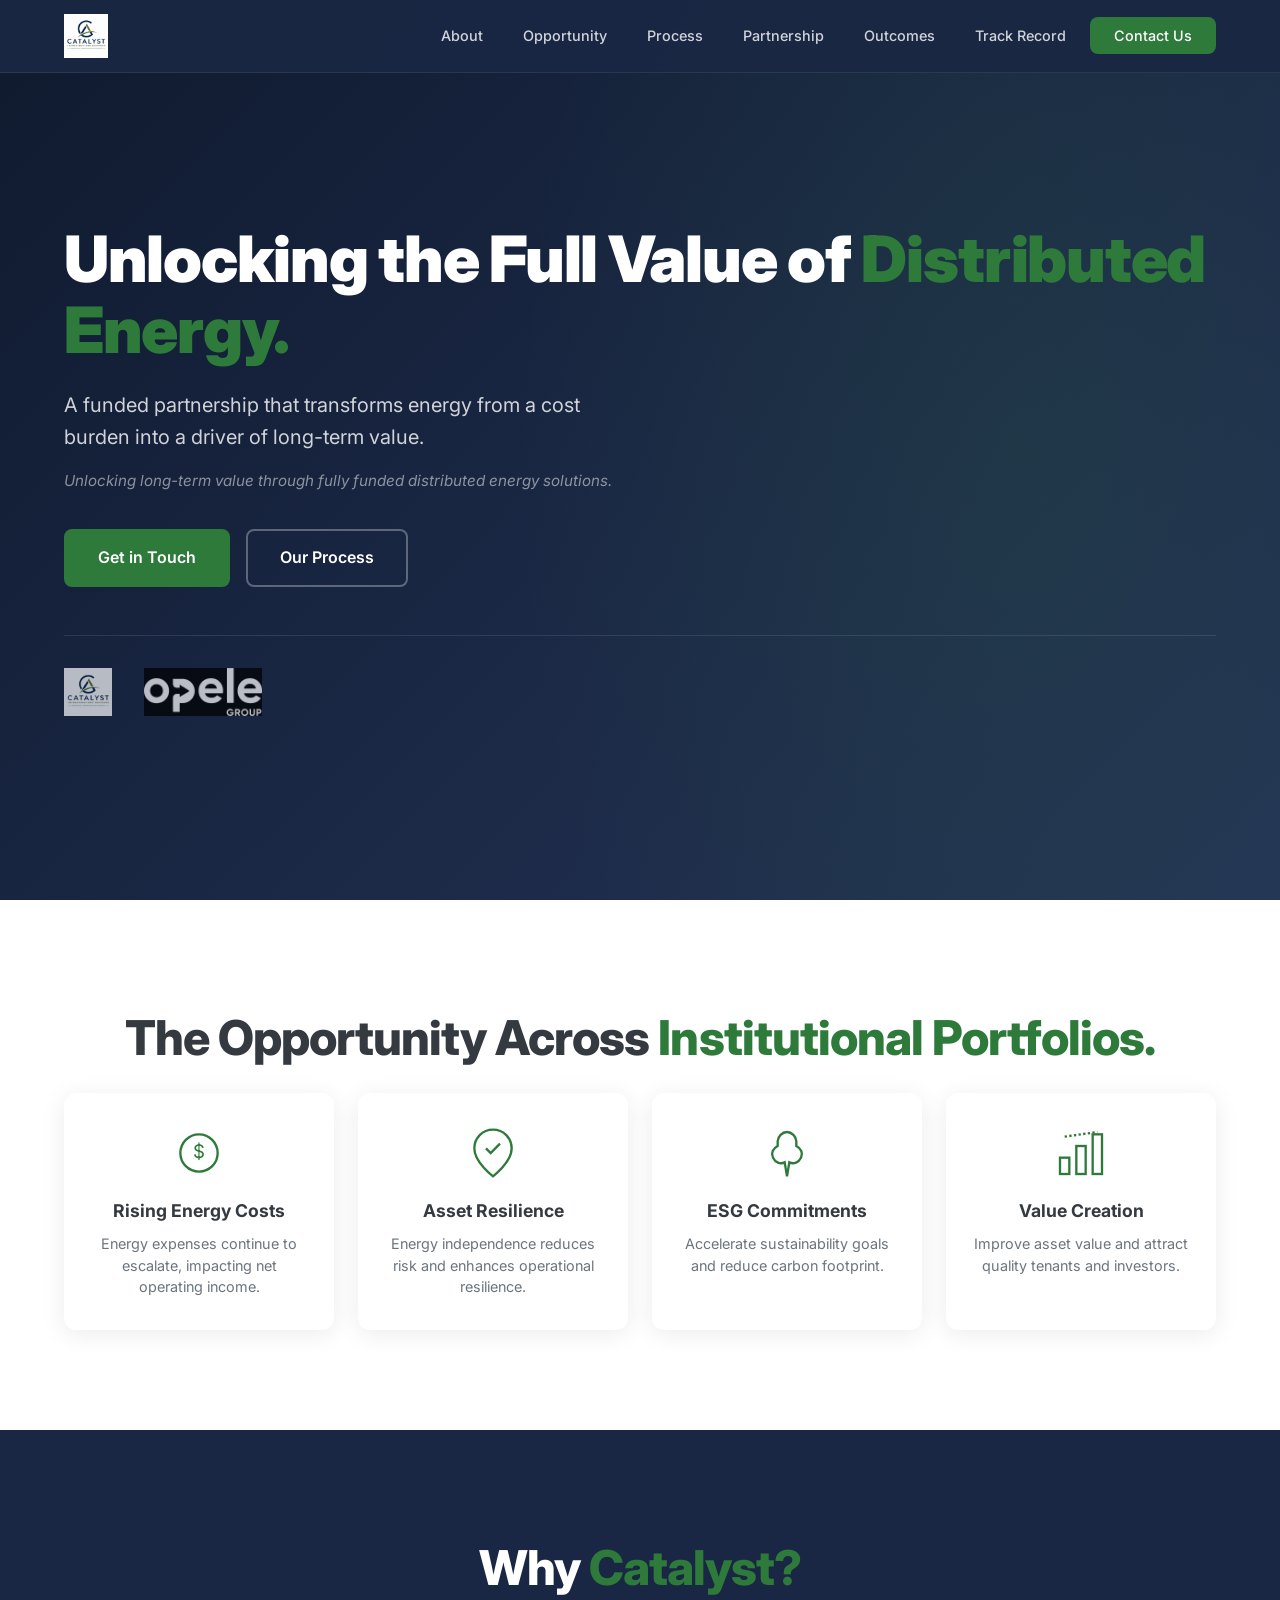
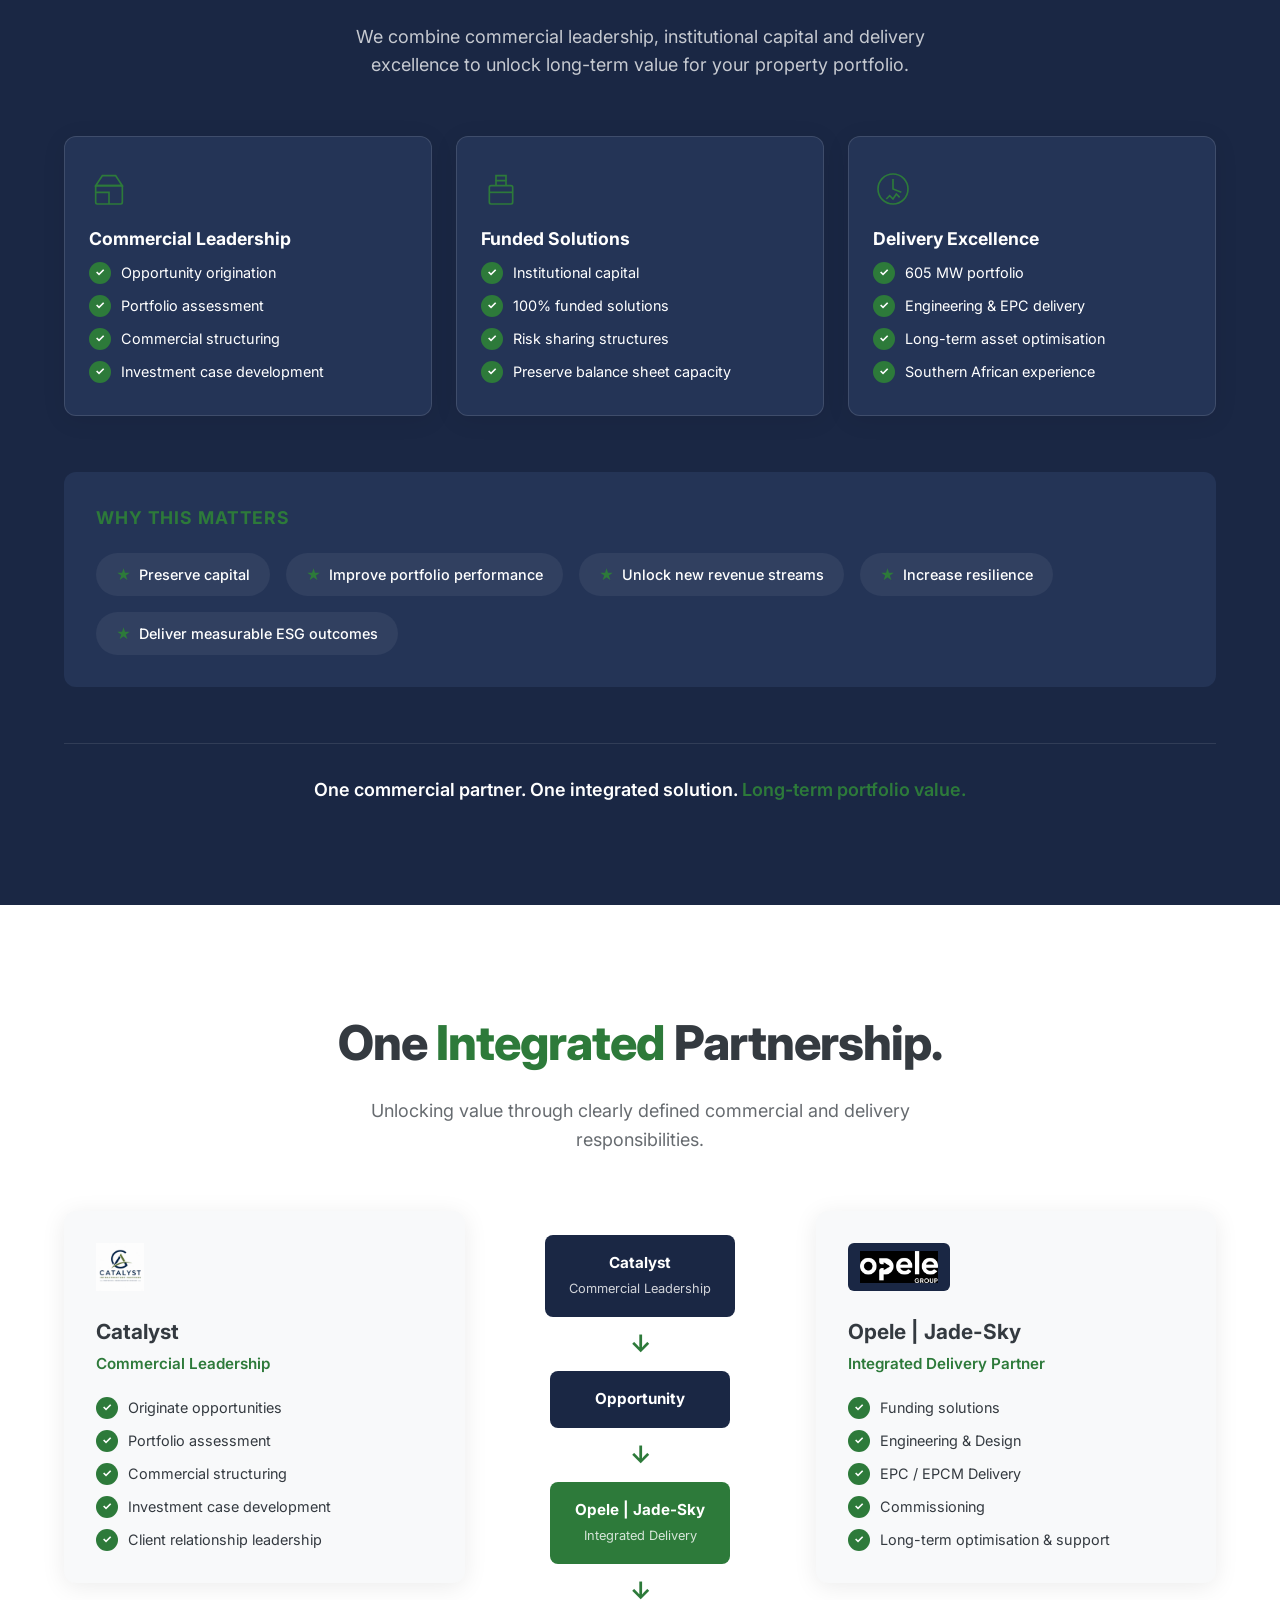
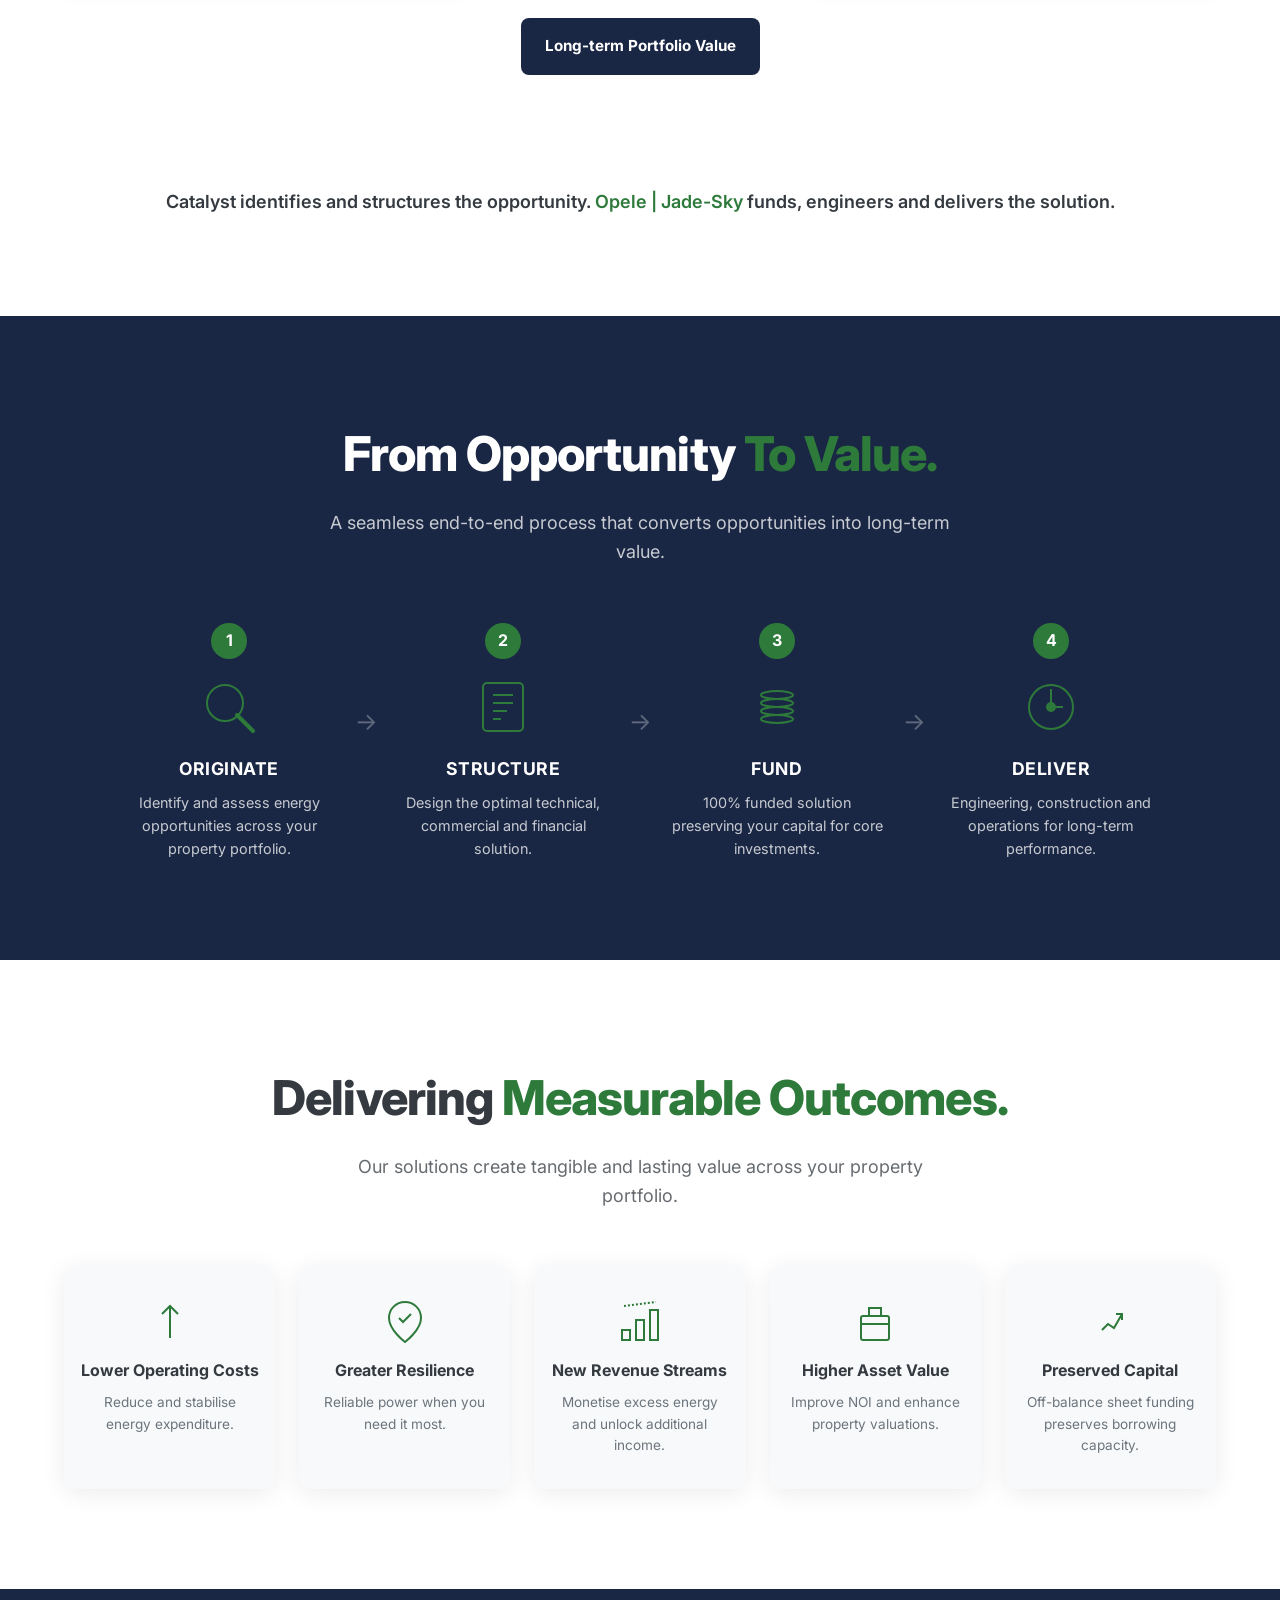
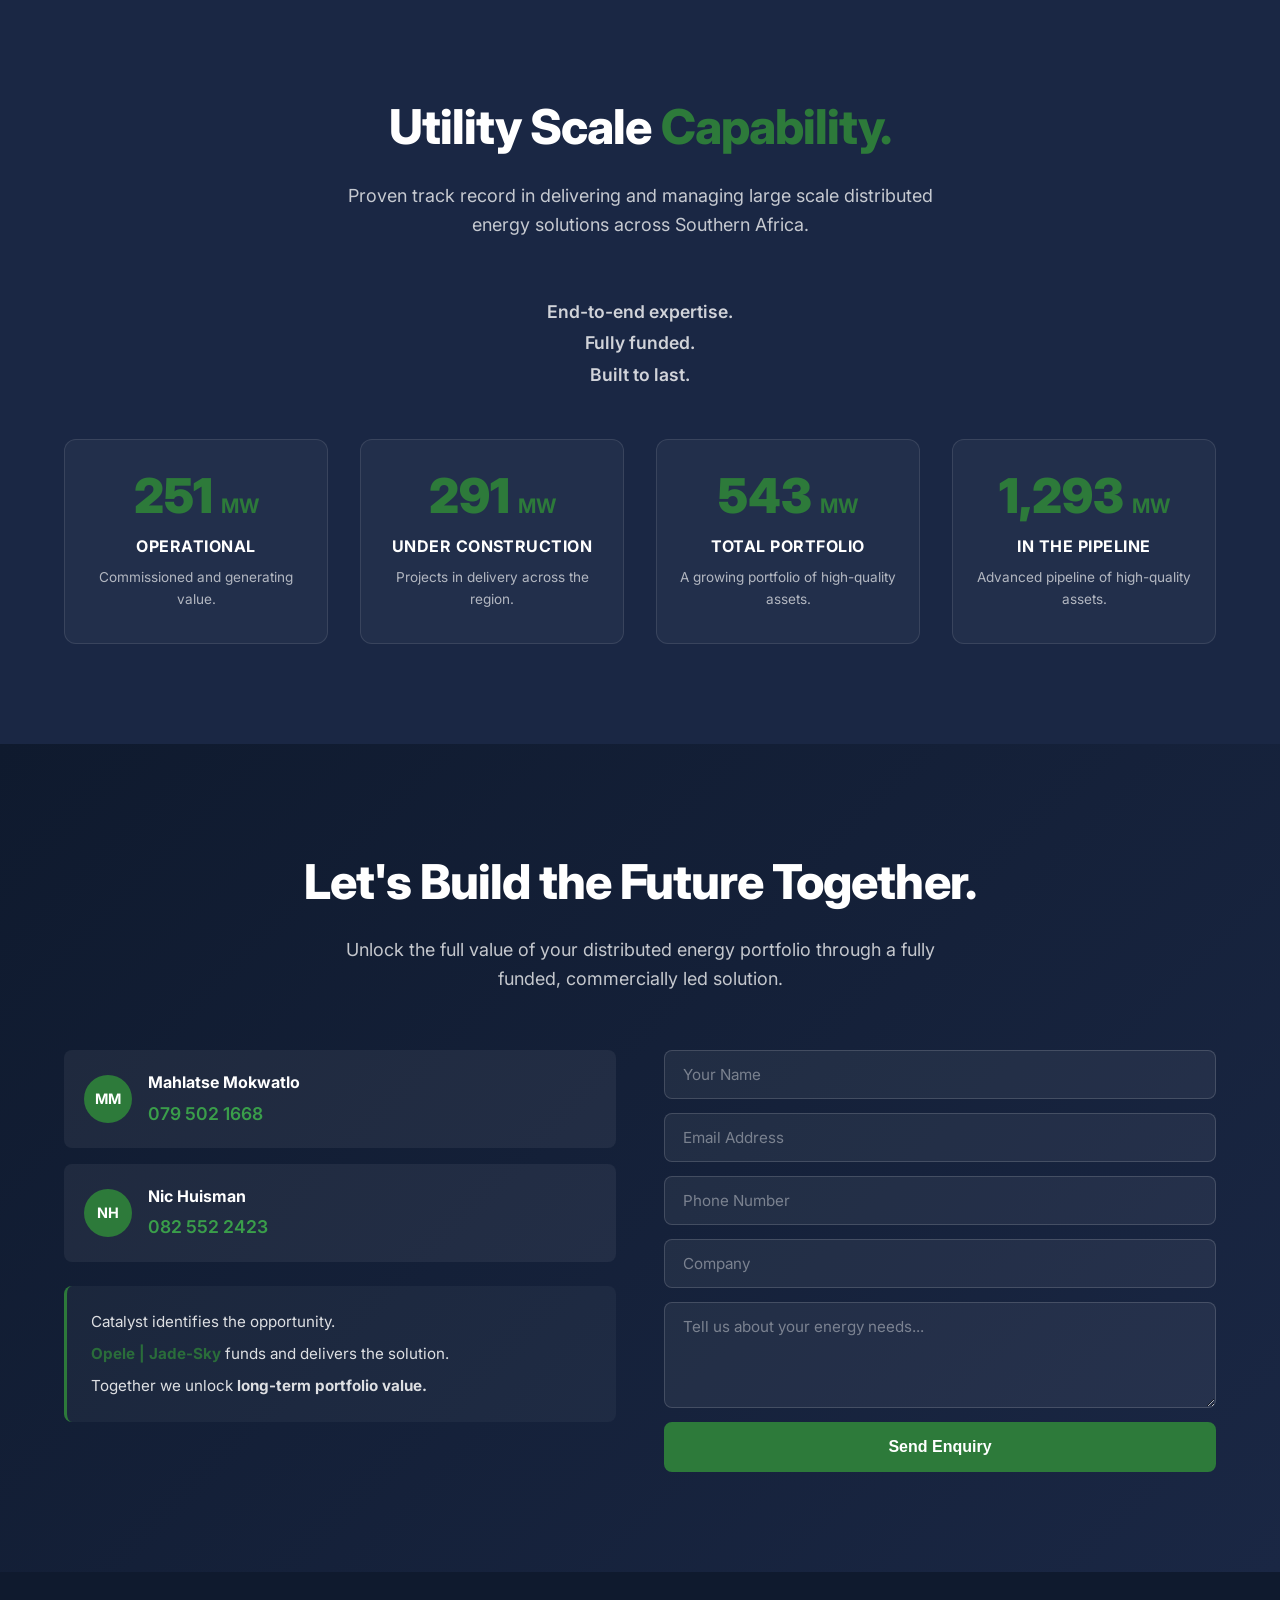
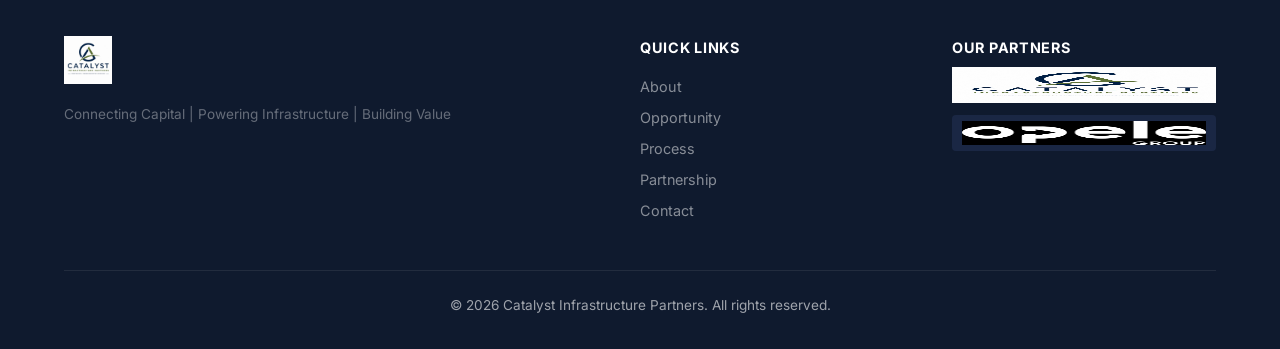
==== index.html @ d6a637e0 "Initial commit: Catalyst Infrastructure Partners website Full single-page site with all content from" ====
<!DOCTYPE html>
<html lang="en">
<head>
    <meta charset="UTF-8">
    <meta name="viewport" content="width=device-width, initial-scale=1.0">
    <title>Catalyst Infrastructure Partners | Unlocking the Full Value of Distributed Energy</title>
    <meta name="description" content="Catalyst Infrastructure Partners - Connecting Capital, Powering Infrastructure, Building Value. Fully funded distributed energy solutions across Southern Africa.">
    <link rel="preconnect" href="https://fonts.googleapis.com">
    <link rel="preconnect" href="https://fonts.gstatic.com" crossorigin>
    <link href="https://fonts.googleapis.com/css2?family=Inter:wght@300;400;500;600;700;800;900&display=swap" rel="stylesheet">
    <link rel="stylesheet" href="styles.css">
</head>
<body>
    <!-- Navigation -->
    <nav class="navbar" id="navbar">
        <div class="container nav-container">
            <a href="#" class="nav-logo">
                <img src="assets/catalyst-logo.png" alt="Catalyst Infrastructure Partners" class="logo-img">
            </a>
            <button class="nav-toggle" id="navToggle" aria-label="Toggle navigation">
                <span></span><span></span><span></span>
            </button>
            <ul class="nav-links" id="navLinks">
                <li><a href="#about">About</a></li>
                <li><a href="#opportunity">Opportunity</a></li>
                <li><a href="#process">Process</a></li>
                <li><a href="#partnership">Partnership</a></li>
                <li><a href="#outcomes">Outcomes</a></li>
                <li><a href="#capability">Track Record</a></li>
                <li><a href="#contact" class="nav-cta">Contact Us</a></li>
            </ul>
        </div>
    </nav>

    <!-- Hero Section -->
    <section class="hero" id="hero">
        <div class="hero-overlay"></div>
        <div class="container hero-content">
            <div class="hero-text">
                <h1>Unlocking the Full Value of <span class="text-green">Distributed Energy.</span></h1>
                <p class="hero-subtitle">A funded partnership that transforms energy from a cost burden into a driver of long-term value.</p>
                <p class="hero-tagline">Unlocking long-term value through fully funded distributed energy solutions.</p>
                <div class="hero-buttons">
                    <a href="#contact" class="btn btn-primary">Get in Touch</a>
                    <a href="#process" class="btn btn-outline">Our Process</a>
                </div>
            </div>
            <div class="hero-partners">
                <img src="assets/catalyst-logo.png" alt="Catalyst Infrastructure Partners">
                <img src="assets/opele-logo.png" alt="Opele Energy">
            </div>
        </div>
    </section>

    <!-- Opportunity Section -->
    <section class="section" id="opportunity">
        <div class="container">
            <h2 class="section-title">The Opportunity Across <span class="text-green">Institutional Portfolios.</span></h2>
            <div class="cards-grid four-col">
                <div class="card">
                    <div class="card-icon">
                        <svg viewBox="0 0 48 48" fill="none" stroke="currentColor" stroke-width="2"><circle cx="24" cy="24" r="16"/><text x="24" y="28" text-anchor="middle" fill="currentColor" font-size="16" stroke="none">$</text></svg>
                    </div>
                    <h3>Rising Energy Costs</h3>
                    <p>Energy expenses continue to escalate, impacting net operating income.</p>
                </div>
                <div class="card">
                    <div class="card-icon">
                        <svg viewBox="0 0 48 48" fill="none" stroke="currentColor" stroke-width="2"><path d="M24 4 L24 4 C33 4 40 11 40 20 C40 32 24 44 24 44 C24 44 8 32 8 20 C8 11 15 4 24 4Z"/><path d="M18 20 L22 24 L30 16"/></svg>
                    </div>
                    <h3>Asset Resilience</h3>
                    <p>Energy independence reduces risk and enhances operational resilience.</p>
                </div>
                <div class="card">
                    <div class="card-icon">
                        <svg viewBox="0 0 48 48" fill="none" stroke="currentColor" stroke-width="2"><path d="M24 6 C20 6 16 10 16 14 L16 18 C12 20 10 24 12 28 C14 32 18 34 22 32 L24 44 L26 32 C30 34 34 32 36 28 C38 24 36 20 32 18 L32 14 C32 10 28 6 24 6Z"/></svg>
                    </div>
                    <h3>ESG Commitments</h3>
                    <p>Accelerate sustainability goals and reduce carbon footprint.</p>
                </div>
                <div class="card">
                    <div class="card-icon">
                        <svg viewBox="0 0 48 48" fill="none" stroke="currentColor" stroke-width="2"><rect x="6" y="28" width="8" height="14"/><rect x="20" y="18" width="8" height="24"/><rect x="34" y="8" width="8" height="34"/><path d="M10 10 L38 6" stroke-dasharray="2 2"/></svg>
                    </div>
                    <h3>Value Creation</h3>
                    <p>Improve asset value and attract quality tenants and investors.</p>
                </div>
            </div>
        </div>
    </section>

    <!-- About / Why Catalyst -->
    <section class="section section-dark" id="about">
        <div class="container">
            <h2 class="section-title">Why <span class="text-green">Catalyst?</span></h2>
            <p class="section-subtitle">We combine commercial leadership, institutional capital and delivery excellence to unlock long-term value for your property portfolio.</p>
            <div class="cards-grid three-col">
                <div class="card card-bordered">
                    <div class="card-icon-sm">
                        <svg viewBox="0 0 48 48" fill="none" stroke="currentColor" stroke-width="2"><rect x="8" y="20" width="32" height="22" rx="2"/><path d="M8 28 L24 28 L24 42"/><path d="M16 8 L32 8 L40 20 L8 20 L16 8Z"/></svg>
                    </div>
                    <h3>Commercial Leadership</h3>
                    <ul class="check-list">
                        <li>Opportunity origination</li>
                        <li>Portfolio assessment</li>
                        <li>Commercial structuring</li>
                        <li>Investment case development</li>
                    </ul>
                </div>
                <div class="card card-bordered">
                    <div class="card-icon-sm">
                        <svg viewBox="0 0 48 48" fill="none" stroke="currentColor" stroke-width="2"><rect x="10" y="20" width="28" height="22" rx="2"/><path d="M10 28 L38 28"/><path d="M18 20 L18 14 L30 14 L30 20"/><path d="M18 14 L18 8 L30 8 L30 14"/></svg>
                    </div>
                    <h3>Funded Solutions</h3>
                    <ul class="check-list">
                        <li>Institutional capital</li>
                        <li>100% funded solutions</li>
                        <li>Risk sharing structures</li>
                        <li>Preserve balance sheet capacity</li>
                    </ul>
                </div>
                <div class="card card-bordered">
                    <div class="card-icon-sm">
                        <svg viewBox="0 0 48 48" fill="none" stroke="currentColor" stroke-width="2"><circle cx="24" cy="24" r="18"/><path d="M24 12 L24 24 L34 28"/><path d="M16 36 L20 32 L24 36 L28 30 L32 34"/></svg>
                    </div>
                    <h3>Delivery Excellence</h3>
                    <ul class="check-list">
                        <li>605 MW portfolio</li>
                        <li>Engineering & EPC delivery</li>
                        <li>Long-term asset optimisation</li>
                        <li>Southern African experience</li>
                    </ul>
                </div>
            </div>
            <div class="why-matters">
                <h3>Why This Matters</h3>
                <div class="matters-grid">
                    <div class="matter-item"><span class="matter-icon">&#9733;</span><span>Preserve capital</span></div>
                    <div class="matter-item"><span class="matter-icon">&#9733;</span><span>Improve portfolio performance</span></div>
                    <div class="matter-item"><span class="matter-icon">&#9733;</span><span>Unlock new revenue streams</span></div>
                    <div class="matter-item"><span class="matter-icon">&#9733;</span><span>Increase resilience</span></div>
                    <div class="matter-item"><span class="matter-icon">&#9733;</span><span>Deliver measurable ESG outcomes</span></div>
                </div>
            </div>
            <p class="section-footer-text">One commercial partner. One integrated solution. <span class="text-green">Long-term portfolio value.</span></p>
        </div>
    </section>

    <!-- Partnership Section -->
    <section class="section" id="partnership">
        <div class="container">
            <h2 class="section-title">One <span class="text-green">Integrated</span> Partnership.</h2>
            <p class="section-subtitle">Unlocking value through clearly defined commercial and delivery responsibilities.</p>
            <div class="partnership-flow">
                <div class="partner-card">
                    <div class="partner-logo-placeholder">
                        <img src="assets/catalyst-logo.png" alt="Catalyst" class="partner-logo-small">
                    </div>
                    <h3>Catalyst</h3>
                    <p class="partner-role">Commercial Leadership</p>
                    <ul class="check-list">
                        <li>Originate opportunities</li>
                        <li>Portfolio assessment</li>
                        <li>Commercial structuring</li>
                        <li>Investment case development</li>
                        <li>Client relationship leadership</li>
                    </ul>
                </div>
                <div class="flow-arrow">
                    <div class="flow-box">
                        <div class="flow-step">
                            <strong>Catalyst</strong>
                            <span>Commercial Leadership</span>
                        </div>
                        <div class="flow-arrow-down">&#8595;</div>
                        <div class="flow-step">
                            <strong>Opportunity</strong>
                        </div>
                        <div class="flow-arrow-down">&#8595;</div>
                        <div class="flow-step highlight">
                            <strong>Opele | Jade-Sky</strong>
                            <span>Integrated Delivery</span>
                        </div>
                        <div class="flow-arrow-down">&#8595;</div>
                        <div class="flow-step">
                            <strong>Long-term Portfolio Value</strong>
                        </div>
                    </div>
                </div>
                <div class="partner-card">
                    <div class="partner-logo-placeholder">
                        <img src="assets/opele-logo.png" alt="Opele | Jade-Sky" class="partner-logo-small opele-bg">
                    </div>
                    <h3>Opele | Jade-Sky</h3>
                    <p class="partner-role">Integrated Delivery Partner</p>
                    <ul class="check-list">
                        <li>Funding solutions</li>
                        <li>Engineering & Design</li>
                        <li>EPC / EPCM Delivery</li>
                        <li>Commissioning</li>
                        <li>Long-term optimisation & support</li>
                    </ul>
                </div>
            </div>
            <p class="section-footer-text">Catalyst identifies and structures the opportunity. <span class="text-green">Opele | Jade-Sky</span> funds, engineers and delivers the solution.</p>
        </div>
    </section>

    <!-- Process Section -->
    <section class="section section-dark" id="process">
        <div class="container">
            <h2 class="section-title">From Opportunity <span class="text-green">To Value.</span></h2>
            <p class="section-subtitle">A seamless end-to-end process that converts opportunities into long-term value.</p>
            <div class="process-steps">
                <div class="step">
                    <div class="step-number">1</div>
                    <div class="step-icon">
                        <svg viewBox="0 0 64 64" fill="none" stroke="currentColor" stroke-width="2"><circle cx="28" cy="28" r="18"/><path d="M40 40 L56 56" stroke-width="4" stroke-linecap="round"/></svg>
                    </div>
                    <h3>Originate</h3>
                    <p>Identify and assess energy opportunities across your property portfolio.</p>
                </div>
                <div class="step-arrow">&#8594;</div>
                <div class="step">
                    <div class="step-number">2</div>
                    <div class="step-icon">
                        <svg viewBox="0 0 64 64" fill="none" stroke="currentColor" stroke-width="2"><rect x="12" y="8" width="40" height="48" rx="4"/><path d="M22 20 L42 20"/><path d="M22 28 L42 28"/><path d="M22 36 L36 36"/><path d="M22 44 L30 44"/></svg>
                    </div>
                    <h3>Structure</h3>
                    <p>Design the optimal technical, commercial and financial solution.</p>
                </div>
                <div class="step-arrow">&#8594;</div>
                <div class="step">
                    <div class="step-number">3</div>
                    <div class="step-icon">
                        <svg viewBox="0 0 64 64" fill="none" stroke="currentColor" stroke-width="2"><ellipse cx="32" cy="44" rx="16" ry="4"/><ellipse cx="32" cy="36" rx="16" ry="4"/><ellipse cx="32" cy="28" rx="16" ry="4"/><ellipse cx="32" cy="20" rx="16" ry="4"/></svg>
                    </div>
                    <h3>Fund</h3>
                    <p>100% funded solution preserving your capital for core investments.</p>
                </div>
                <div class="step-arrow">&#8594;</div>
                <div class="step">
                    <div class="step-number">4</div>
                    <div class="step-icon">
                        <svg viewBox="0 0 64 64" fill="none" stroke="currentColor" stroke-width="2"><circle cx="32" cy="32" r="22"/><path d="M32 14 L32 32 L44 32"/><circle cx="32" cy="32" r="4" fill="currentColor"/></svg>
                    </div>
                    <h3>Deliver</h3>
                    <p>Engineering, construction and operations for long-term performance.</p>
                </div>
            </div>
        </div>
    </section>

    <!-- Outcomes Section -->
    <section class="section" id="outcomes">
        <div class="container">
            <h2 class="section-title">Delivering <span class="text-green">Measurable Outcomes.</span></h2>
            <p class="section-subtitle">Our solutions create tangible and lasting value across your property portfolio.</p>
            <div class="cards-grid five-col">
                <div class="outcome-card">
                    <div class="outcome-icon">
                        <svg viewBox="0 0 48 48" fill="none" stroke="currentColor" stroke-width="2"><path d="M24 8 L24 40"/><path d="M16 16 L24 8 L32 16"/></svg>
                    </div>
                    <h3>Lower Operating Costs</h3>
                    <p>Reduce and stabilise energy expenditure.</p>
                </div>
                <div class="outcome-card">
                    <div class="outcome-icon">
                        <svg viewBox="0 0 48 48" fill="none" stroke="currentColor" stroke-width="2"><path d="M24 4 C33 4 40 11 40 20 C40 32 24 44 24 44 C24 44 8 32 8 20 C8 11 15 4 24 4Z"/><path d="M18 20 L22 24 L30 16"/></svg>
                    </div>
                    <h3>Greater Resilience</h3>
                    <p>Reliable power when you need it most.</p>
                </div>
                <div class="outcome-card">
                    <div class="outcome-icon">
                        <svg viewBox="0 0 48 48" fill="none" stroke="currentColor" stroke-width="2"><rect x="6" y="32" width="8" height="10"/><rect x="20" y="22" width="8" height="20"/><rect x="34" y="12" width="8" height="30"/><path d="M8 8 L40 4" stroke-dasharray="2 2"/></svg>
                    </div>
                    <h3>New Revenue Streams</h3>
                    <p>Monetise excess energy and unlock additional income.</p>
                </div>
                <div class="outcome-card">
                    <div class="outcome-icon">
                        <svg viewBox="0 0 48 48" fill="none" stroke="currentColor" stroke-width="2"><rect x="10" y="18" width="28" height="24" rx="2"/><path d="M10 26 L38 26"/><path d="M18 18 L18 10 L30 10 L30 18"/></svg>
                    </div>
                    <h3>Higher Asset Value</h3>
                    <p>Improve NOI and enhance property valuations.</p>
                </div>
                <div class="outcome-card">
                    <div class="outcome-icon">
                        <svg viewBox="0 0 48 48" fill="none" stroke="currentColor" stroke-width="2"><path d="M16 32 L22 26 L28 30 L36 16"/><path d="M30 16 L36 16 L36 22"/></svg>
                    </div>
                    <h3>Preserved Capital</h3>
                    <p>Off-balance sheet funding preserves borrowing capacity.</p>
                </div>
            </div>
        </div>
    </section>

    <!-- Capability / Track Record Section -->
    <section class="section section-dark" id="capability">
        <div class="container">
            <h2 class="section-title">Utility Scale <span class="text-green">Capability.</span></h2>
            <p class="section-subtitle">Proven track record in delivering and managing large scale distributed energy solutions across Southern Africa.</p>
            <div class="capability-badge">
                <div class="badge-text">
                    <p>End-to-end expertise.</p>
                    <p>Fully funded.</p>
                    <p>Built to last.</p>
                </div>
            </div>
            <div class="stats-grid">
                <div class="stat">
                    <span class="stat-number" data-target="280">0</span>
                    <span class="stat-unit">MW</span>
                    <h3>Operational</h3>
                    <p>Commissioned and generating value.</p>
                </div>
                <div class="stat">
                    <span class="stat-number" data-target="325">0</span>
                    <span class="stat-unit">MW</span>
                    <h3>Under Construction</h3>
                    <p>Projects in delivery across the region.</p>
                </div>
                <div class="stat">
                    <span class="stat-number" data-target="605">0</span>
                    <span class="stat-unit">MW</span>
                    <h3>Total Portfolio</h3>
                    <p>A growing portfolio of high-quality assets.</p>
                </div>
                <div class="stat">
                    <span class="stat-number" data-target="1440">0</span>
                    <span class="stat-unit">MW</span>
                    <h3>In the Pipeline</h3>
                    <p>Advanced pipeline of high-quality assets.</p>
                </div>
            </div>
        </div>
    </section>

    <!-- CTA / Contact Section -->
    <section class="section section-green" id="contact">
        <div class="container">
            <h2 class="section-title">Let's Build the Future <span class="text-white">Together.</span></h2>
            <p class="section-subtitle">Unlock the full value of your distributed energy portfolio through a fully funded, commercially led solution.</p>
            <div class="contact-grid">
                <div class="contact-info">
                    <div class="contact-card">
                        <div class="contact-person">
                            <div class="contact-avatar">MM</div>
                            <div>
                                <h4>Mahlatse Mokwatlo</h4>
                                <a href="tel:0795021668" class="contact-phone">079 502 1668</a>
                            </div>
                        </div>
                    </div>
                    <div class="contact-card">
                        <div class="contact-person">
                            <div class="contact-avatar">NH</div>
                            <div>
                                <h4>Nic Huisman</h4>
                                <a href="tel:0825522423" class="contact-phone">082 552 2423</a>
                            </div>
                        </div>
                    </div>
                    <div class="contact-partners">
                        <p>Catalyst identifies the opportunity.</p>
                        <p><span class="text-green-dark">Opele | Jade-Sky</span> funds and delivers the solution.</p>
                        <p>Together we unlock <strong>long-term portfolio value.</strong></p>
                    </div>
                </div>
                <form class="contact-form" id="contactForm">
                    <input type="text" placeholder="Your Name" required>
                    <input type="email" placeholder="Email Address" required>
                    <input type="tel" placeholder="Phone Number">
                    <input type="text" placeholder="Company">
                    <textarea placeholder="Tell us about your energy needs..." rows="4"></textarea>
                    <button type="submit" class="btn btn-primary btn-full">Send Enquiry</button>
                </form>
            </div>
        </div>
    </section>

    <!-- Footer -->
    <footer class="footer">
        <div class="container">
            <div class="footer-grid">
                <div class="footer-brand">
                    <img src="assets/catalyst-logo.png" alt="Catalyst Infrastructure Partners" class="footer-logo">
                    <p class="footer-tagline">Connecting Capital | Powering Infrastructure | Building Value</p>
                </div>
                <div class="footer-links">
                    <h4>Quick Links</h4>
                    <a href="#about">About</a>
                    <a href="#opportunity">Opportunity</a>
                    <a href="#process">Process</a>
                    <a href="#partnership">Partnership</a>
                    <a href="#contact">Contact</a>
                </div>
                <div class="footer-partners-logos">
                    <h4>Our Partners</h4>
                    <div class="partner-logos-row">
                        <img src="assets/catalyst-logo.png" alt="Catalyst">
                        <img src="assets/opele-logo.png" alt="Opele Energy" class="opele-bg-sm">
                    </div>
                </div>
            </div>
            <div class="footer-bottom">
                <p>&copy; 2026 Catalyst Infrastructure Partners. All rights reserved.</p>
            </div>
        </div>
    </footer>

    <script src="script.js"></script>
</body>
</html>
---- styles.css ----
:root {
    --navy: #1a2744;
    --navy-dark: #0f1a2e;
    --navy-light: #243456;
    --green: #2d7a3a;
    --green-light: #3a9e4a;
    --green-dark: #1e5c28;
    --olive: #6b8c42;
    --white: #ffffff;
    --gray-50: #f8f9fa;
    --gray-100: #f0f2f5;
    --gray-200: #e2e6ea;
    --gray-300: #ced4da;
    --gray-600: #6c757d;
    --gray-800: #343a40;
    --radius: 12px;
    --radius-sm: 8px;
    --shadow: 0 4px 24px rgba(0,0,0,0.08);
    --shadow-lg: 0 12px 48px rgba(0,0,0,0.12);
    --transition: 0.3s cubic-bezier(0.4, 0, 0.2, 1);
}

*, *::before, *::after { margin: 0; padding: 0; box-sizing: border-box; }

html { scroll-behavior: smooth; scroll-padding-top: 80px; }

body {
    font-family: 'Inter', -apple-system, BlinkMacSystemFont, sans-serif;
    color: var(--gray-800);
    line-height: 1.6;
    overflow-x: hidden;
}

.container {
    max-width: 1200px;
    margin: 0 auto;
    padding: 0 24px;
}

/* ── NAVBAR ── */
.navbar {
    position: fixed;
    top: 0;
    left: 0;
    right: 0;
    z-index: 1000;
    background: rgba(26, 39, 68, 0.95);
    backdrop-filter: blur(12px);
    border-bottom: 1px solid rgba(255,255,255,0.08);
    transition: var(--transition);
}

.nav-container {
    display: flex;
    align-items: center;
    justify-content: space-between;
    height: 72px;
}

.nav-logo { display: flex; align-items: center; }
.logo-img { height: 44px; width: auto; }

.nav-links {
    display: flex;
    align-items: center;
    list-style: none;
    gap: 8px;
}

.nav-links a {
    color: rgba(255,255,255,0.8);
    text-decoration: none;
    font-size: 0.9rem;
    font-weight: 500;
    padding: 8px 16px;
    border-radius: var(--radius-sm);
    transition: var(--transition);
}

.nav-links a:hover { color: var(--white); background: rgba(255,255,255,0.08); }

.nav-cta {
    background: var(--green) !important;
    color: var(--white) !important;
    padding: 10px 24px !important;
}

.nav-cta:hover { background: var(--green-light) !important; }

.nav-toggle {
    display: none;
    flex-direction: column;
    gap: 5px;
    background: none;
    border: none;
    cursor: pointer;
    padding: 4px;
}

.nav-toggle span {
    width: 24px;
    height: 2px;
    background: var(--white);
    border-radius: 2px;
    transition: var(--transition);
}

/* ── HERO ── */
.hero {
    position: relative;
    min-height: 100vh;
    display: flex;
    align-items: center;
    background: linear-gradient(135deg, var(--navy-dark) 0%, var(--navy) 50%, var(--navy-light) 100%);
    overflow: hidden;
}

.hero::before {
    content: '';
    position: absolute;
    top: -50%;
    right: -20%;
    width: 80%;
    height: 200%;
    background: radial-gradient(ellipse, rgba(45, 122, 58, 0.15) 0%, transparent 70%);
    pointer-events: none;
}

.hero-content {
    display: grid;
    grid-template-columns: 1fr;
    gap: 48px;
    padding-top: 120px;
    padding-bottom: 80px;
    position: relative;
    z-index: 2;
}

.hero-text h1 {
    font-size: clamp(2.5rem, 5vw, 4rem);
    font-weight: 900;
    color: var(--white);
    line-height: 1.1;
    margin-bottom: 24px;
    letter-spacing: -0.02em;
}

.hero-subtitle {
    font-size: 1.25rem;
    color: rgba(255,255,255,0.8);
    max-width: 560px;
    margin-bottom: 16px;
}

.hero-tagline {
    font-size: 0.95rem;
    color: rgba(255,255,255,0.5);
    font-style: italic;
    margin-bottom: 36px;
}

.hero-buttons { display: flex; gap: 16px; flex-wrap: wrap; }

.hero-partners {
    display: flex;
    align-items: center;
    gap: 32px;
    padding-top: 32px;
    border-top: 1px solid rgba(255,255,255,0.1);
}

.hero-partners img {
    height: 48px;
    width: auto;
    opacity: 0.7;
    transition: var(--transition);
}

.hero-partners img:hover { opacity: 1; }

/* ── BUTTONS ── */
.btn {
    display: inline-flex;
    align-items: center;
    justify-content: center;
    padding: 14px 32px;
    border-radius: var(--radius-sm);
    font-size: 1rem;
    font-weight: 600;
    text-decoration: none;
    cursor: pointer;
    border: 2px solid transparent;
    transition: var(--transition);
}

.btn-primary {
    background: var(--green);
    color: var(--white);
    border-color: var(--green);
}

.btn-primary:hover {
    background: var(--green-light);
    border-color: var(--green-light);
    transform: translateY(-2px);
    box-shadow: 0 8px 24px rgba(45, 122, 58, 0.3);
}

.btn-outline {
    background: transparent;
    color: var(--white);
    border-color: rgba(255,255,255,0.3);
}

.btn-outline:hover {
    border-color: var(--white);
    background: rgba(255,255,255,0.05);
}

.btn-full { width: 100%; }

/* ── SECTIONS ── */
.section { padding: 100px 0; }

.section-dark {
    background: var(--navy);
    color: var(--white);
}

.section-dark .card { background: var(--navy-light); color: var(--white); }
.section-dark .card p { color: rgba(255,255,255,0.7); }

.section-green {
    background: linear-gradient(135deg, var(--navy-dark) 0%, var(--navy) 100%);
    color: var(--white);
}

.section-title {
    font-size: clamp(2rem, 4vw, 3rem);
    font-weight: 800;
    margin-bottom: 16px;
    letter-spacing: -0.02em;
    text-align: center;
}

.section-subtitle {
    font-size: 1.125rem;
    opacity: 0.75;
    max-width: 640px;
    margin: 0 auto 56px;
    text-align: center;
}

.section-footer-text {
    text-align: center;
    font-size: 1.125rem;
    font-weight: 600;
    margin-top: 56px;
    padding-top: 32px;
    border-top: 1px solid rgba(255,255,255,0.1);
}

.text-green { color: var(--green); }
.text-green-dark { color: var(--green); font-weight: 700; }
.text-white { color: var(--white); }

/* ── CARDS ── */
.cards-grid {
    display: grid;
    gap: 24px;
}

.four-col { grid-template-columns: repeat(4, 1fr); }
.three-col { grid-template-columns: repeat(3, 1fr); }
.five-col { grid-template-columns: repeat(5, 1fr); }

.card {
    background: var(--white);
    border-radius: var(--radius);
    padding: 32px 24px;
    text-align: center;
    box-shadow: var(--shadow);
    transition: var(--transition);
}

.card:hover { transform: translateY(-4px); box-shadow: var(--shadow-lg); }

.card-bordered { border: 1px solid rgba(255,255,255,0.12); text-align: left; }

.card h3 { font-size: 1.1rem; font-weight: 700; margin-bottom: 8px; }
.card p { font-size: 0.9rem; color: var(--gray-600); line-height: 1.5; }

.card-icon {
    width: 56px;
    height: 56px;
    margin: 0 auto 16px;
    color: var(--green);
}

.card-icon-sm {
    width: 40px;
    height: 40px;
    margin-bottom: 16px;
    color: var(--green);
}

/* ── CHECK LIST ── */
.check-list {
    list-style: none;
    display: flex;
    flex-direction: column;
    gap: 10px;
}

.check-list li {
    display: flex;
    align-items: center;
    gap: 10px;
    font-size: 0.9rem;
}

.check-list li::before {
    content: '✓';
    display: inline-flex;
    align-items: center;
    justify-content: center;
    width: 22px;
    height: 22px;
    border-radius: 50%;
    background: var(--green);
    color: var(--white);
    font-size: 0.7rem;
    font-weight: 700;
    flex-shrink: 0;
}

/* ── WHY MATTERS ── */
.why-matters {
    margin-top: 56px;
    background: var(--navy-light);
    border-radius: var(--radius);
    padding: 32px;
}

.why-matters h3 {
    font-size: 1.1rem;
    font-weight: 700;
    margin-bottom: 20px;
    text-transform: uppercase;
    letter-spacing: 0.05em;
    color: var(--green);
}

.matters-grid {
    display: flex;
    flex-wrap: wrap;
    gap: 16px;
}

.matter-item {
    display: flex;
    align-items: center;
    gap: 8px;
    background: rgba(255,255,255,0.06);
    padding: 10px 20px;
    border-radius: 100px;
    font-size: 0.9rem;
    font-weight: 500;
}

.matter-icon { color: var(--green); }

/* ── PARTNERSHIP FLOW ── */
.partnership-flow {
    display: grid;
    grid-template-columns: 1fr auto 1fr;
    gap: 32px;
    align-items: start;
}

.partner-card {
    background: var(--gray-50);
    border-radius: var(--radius);
    padding: 32px;
    box-shadow: var(--shadow);
}

.partner-card h3 { font-size: 1.3rem; margin-bottom: 4px; }
.partner-role { color: var(--green); font-weight: 600; margin-bottom: 20px; font-size: 0.95rem; }

.partner-logo-placeholder {
    margin-bottom: 16px;
}

.partner-logo-small { height: 48px; width: auto; }
.opele-bg { background: var(--navy); padding: 8px 12px; border-radius: 6px; }
.opele-bg-sm { background: var(--navy); padding: 6px 10px; border-radius: 4px; height: 36px; }

.flow-arrow { display: flex; align-items: center; justify-content: center; }

.flow-box {
    display: flex;
    flex-direction: column;
    align-items: center;
    gap: 8px;
    padding: 24px;
}

.flow-step {
    background: var(--navy);
    color: var(--white);
    padding: 16px 24px;
    border-radius: var(--radius-sm);
    text-align: center;
    min-width: 180px;
}

.flow-step.highlight { background: var(--green); }
.flow-step strong { display: block; font-size: 0.95rem; }
.flow-step span { font-size: 0.8rem; opacity: 0.8; }

.flow-arrow-down { font-size: 1.5rem; color: var(--green); font-weight: 700; }

/* ── PROCESS STEPS ── */
.process-steps {
    display: flex;
    align-items: flex-start;
    justify-content: center;
    gap: 16px;
}

.step {
    text-align: center;
    flex: 1;
    max-width: 220px;
}

.step-number {
    display: inline-flex;
    align-items: center;
    justify-content: center;
    width: 36px;
    height: 36px;
    border-radius: 50%;
    background: var(--green);
    color: var(--white);
    font-weight: 700;
    margin-bottom: 16px;
}

.step-icon {
    width: 64px;
    height: 64px;
    margin: 0 auto 16px;
    color: var(--green);
}

.step h3 { font-size: 1.1rem; margin-bottom: 8px; text-transform: uppercase; letter-spacing: 0.03em; }
.step p { font-size: 0.9rem; opacity: 0.75; }

.step-arrow {
    font-size: 1.5rem;
    color: rgba(255,255,255,0.3);
    padding-top: 80px;
    flex-shrink: 0;
}

/* ── OUTCOMES ── */
.outcome-card {
    text-align: center;
    padding: 32px 16px;
    background: var(--gray-50);
    border-radius: var(--radius);
    box-shadow: var(--shadow);
    transition: var(--transition);
}

.outcome-card:hover { transform: translateY(-4px); box-shadow: var(--shadow-lg); }

.outcome-icon {
    width: 48px;
    height: 48px;
    margin: 0 auto 12px;
    color: var(--green);
}

.outcome-card h3 { font-size: 1rem; font-weight: 700; margin-bottom: 8px; }
.outcome-card p { font-size: 0.85rem; color: var(--gray-600); }

/* ── STATS ── */
.stats-grid {
    display: grid;
    grid-template-columns: repeat(4, 1fr);
    gap: 32px;
    margin-top: 48px;
}

.stat {
    text-align: center;
    padding: 32px 16px;
    background: rgba(255,255,255,0.04);
    border: 1px solid rgba(255,255,255,0.1);
    border-radius: var(--radius);
    transition: var(--transition);
}

.stat:hover { background: rgba(255,255,255,0.08); }

.stat-number {
    font-size: 3rem;
    font-weight: 900;
    color: var(--green);
    line-height: 1;
}

.stat-unit {
    font-size: 1.25rem;
    font-weight: 700;
    color: var(--green);
    margin-left: 4px;
}

.stat h3 { font-size: 1rem; font-weight: 700; margin: 12px 0 8px; text-transform: uppercase; letter-spacing: 0.03em; }
.stat p { font-size: 0.85rem; opacity: 0.65; }

.capability-badge {
    text-align: center;
    margin-bottom: 16px;
}

.badge-text p {
    font-size: 1.1rem;
    font-weight: 600;
    opacity: 0.8;
    line-height: 1.8;
}

/* ── CONTACT ── */
.contact-grid {
    display: grid;
    grid-template-columns: 1fr 1fr;
    gap: 48px;
    align-items: start;
}

.contact-card {
    background: rgba(255,255,255,0.06);
    border-radius: var(--radius-sm);
    padding: 20px;
    margin-bottom: 16px;
}

.contact-person {
    display: flex;
    align-items: center;
    gap: 16px;
}

.contact-avatar {
    width: 48px;
    height: 48px;
    border-radius: 50%;
    background: var(--green);
    color: var(--white);
    display: flex;
    align-items: center;
    justify-content: center;
    font-weight: 700;
    font-size: 0.9rem;
    flex-shrink: 0;
}

.contact-person h4 { font-size: 1rem; margin-bottom: 4px; }

.contact-phone {
    color: var(--green-light);
    text-decoration: none;
    font-weight: 600;
    font-size: 1.1rem;
}

.contact-phone:hover { text-decoration: underline; }

.contact-partners {
    margin-top: 24px;
    padding: 24px;
    background: rgba(255,255,255,0.04);
    border-radius: var(--radius-sm);
    border-left: 3px solid var(--green);
}

.contact-partners p { margin-bottom: 8px; font-size: 0.95rem; opacity: 0.85; }
.contact-partners p:last-child { margin-bottom: 0; }

.contact-form {
    display: flex;
    flex-direction: column;
    gap: 14px;
}

.contact-form input,
.contact-form textarea {
    padding: 14px 18px;
    border: 1px solid rgba(255,255,255,0.15);
    border-radius: var(--radius-sm);
    background: rgba(255,255,255,0.06);
    color: var(--white);
    font-family: inherit;
    font-size: 0.95rem;
    transition: var(--transition);
}

.contact-form input::placeholder,
.contact-form textarea::placeholder { color: rgba(255,255,255,0.4); }

.contact-form input:focus,
.contact-form textarea:focus {
    outline: none;
    border-color: var(--green);
    background: rgba(255,255,255,0.1);
}

/* ── FOOTER ── */
.footer {
    background: var(--navy-dark);
    color: rgba(255,255,255,0.6);
    padding: 64px 0 32px;
}

.footer-grid {
    display: grid;
    grid-template-columns: 2fr 1fr 1fr;
    gap: 48px;
    margin-bottom: 48px;
}

.footer-logo { height: 48px; margin-bottom: 12px; }
.footer-tagline { font-size: 0.85rem; opacity: 0.6; }

.footer-links {
    display: flex;
    flex-direction: column;
    gap: 8px;
}

.footer-links h4,
.footer-partners-logos h4 {
    color: var(--white);
    font-size: 0.9rem;
    font-weight: 700;
    margin-bottom: 8px;
    text-transform: uppercase;
    letter-spacing: 0.05em;
}

.footer-links a {
    color: rgba(255,255,255,0.5);
    text-decoration: none;
    font-size: 0.9rem;
    transition: var(--transition);
}

.footer-links a:hover { color: var(--white); }

.partner-logos-row {
    display: flex;
    flex-direction: column;
    gap: 12px;
}

.partner-logos-row img { height: 36px; width: auto; }

.footer-bottom {
    padding-top: 24px;
    border-top: 1px solid rgba(255,255,255,0.08);
    text-align: center;
    font-size: 0.85rem;
}

/* ── ANIMATIONS ── */
.fade-in {
    opacity: 0;
    transform: translateY(24px);
    transition: opacity 0.6s ease, transform 0.6s ease;
}

.fade-in.visible {
    opacity: 1;
    transform: translateY(0);
}

/* ── RESPONSIVE ── */
@media (max-width: 1024px) {
    .four-col { grid-template-columns: repeat(2, 1fr); }
    .five-col { grid-template-columns: repeat(3, 1fr); }
    .three-col { grid-template-columns: repeat(2, 1fr); }
    .stats-grid { grid-template-columns: repeat(2, 1fr); }
    .partnership-flow { grid-template-columns: 1fr; }
    .flow-arrow { order: -1; }
    .flow-box { flex-direction: row; flex-wrap: wrap; justify-content: center; }
    .flow-arrow-down { transform: rotate(0deg); }
}

@media (max-width: 768px) {
    .nav-toggle { display: flex; }

    .nav-links {
        display: none;
        position: absolute;
        top: 72px;
        left: 0;
        right: 0;
        background: var(--navy);
        flex-direction: column;
        padding: 24px;
        gap: 4px;
        border-bottom: 1px solid rgba(255,255,255,0.08);
    }

    .nav-links.active { display: flex; }

    .hero-text h1 { font-size: 2.2rem; }
    .four-col, .five-col, .three-col { grid-template-columns: 1fr; }
    .stats-grid { grid-template-columns: 1fr 1fr; }
    .contact-grid { grid-template-columns: 1fr; }
    .footer-grid { grid-template-columns: 1fr; gap: 32px; }
    .section { padding: 64px 0; }

    .process-steps {
        flex-direction: column;
        align-items: center;
    }

    .step-arrow { transform: rotate(90deg); padding: 0; }

    .partnership-flow { gap: 16px; }
    .flow-box { padding: 16px; }
}

@media (max-width: 480px) {
    .hero-text h1 { font-size: 1.8rem; }
    .stats-grid { grid-template-columns: 1fr; }
    .hero-buttons { flex-direction: column; }
    .btn { width: 100%; text-align: center; }
}
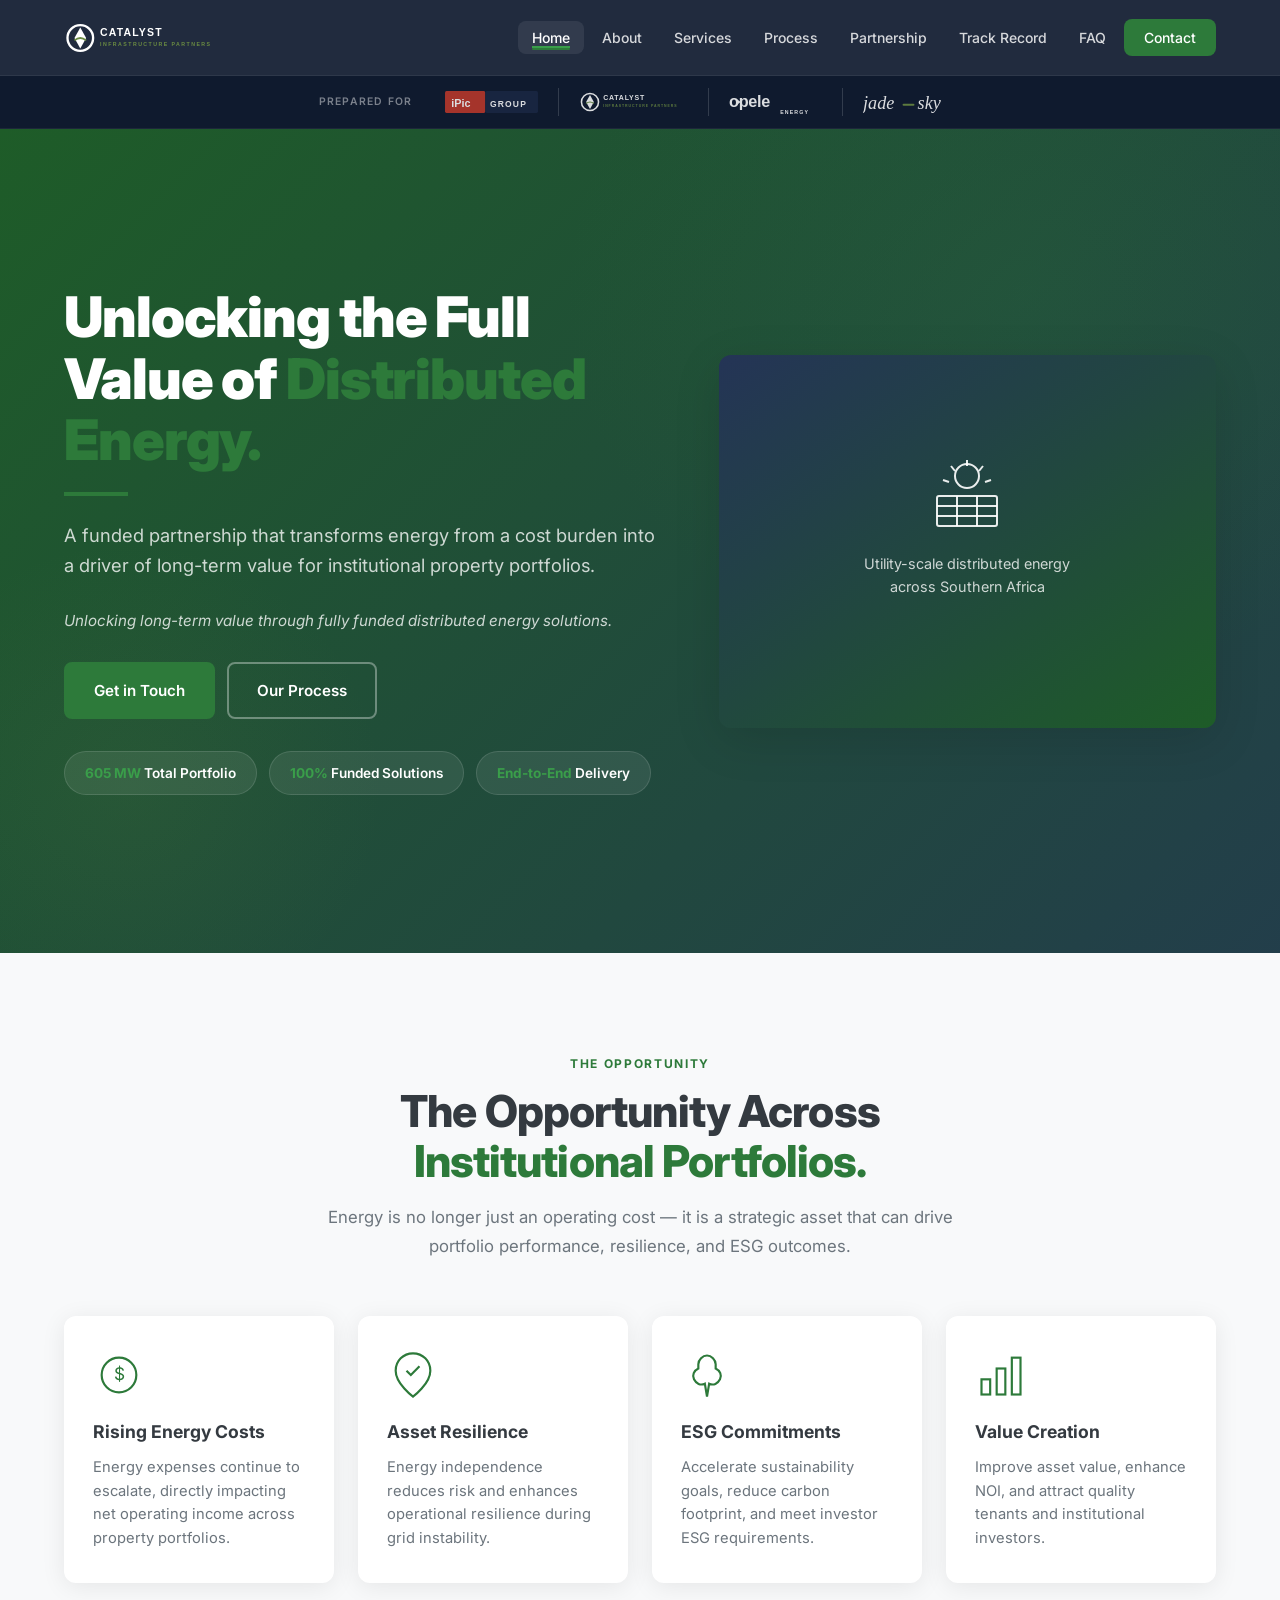
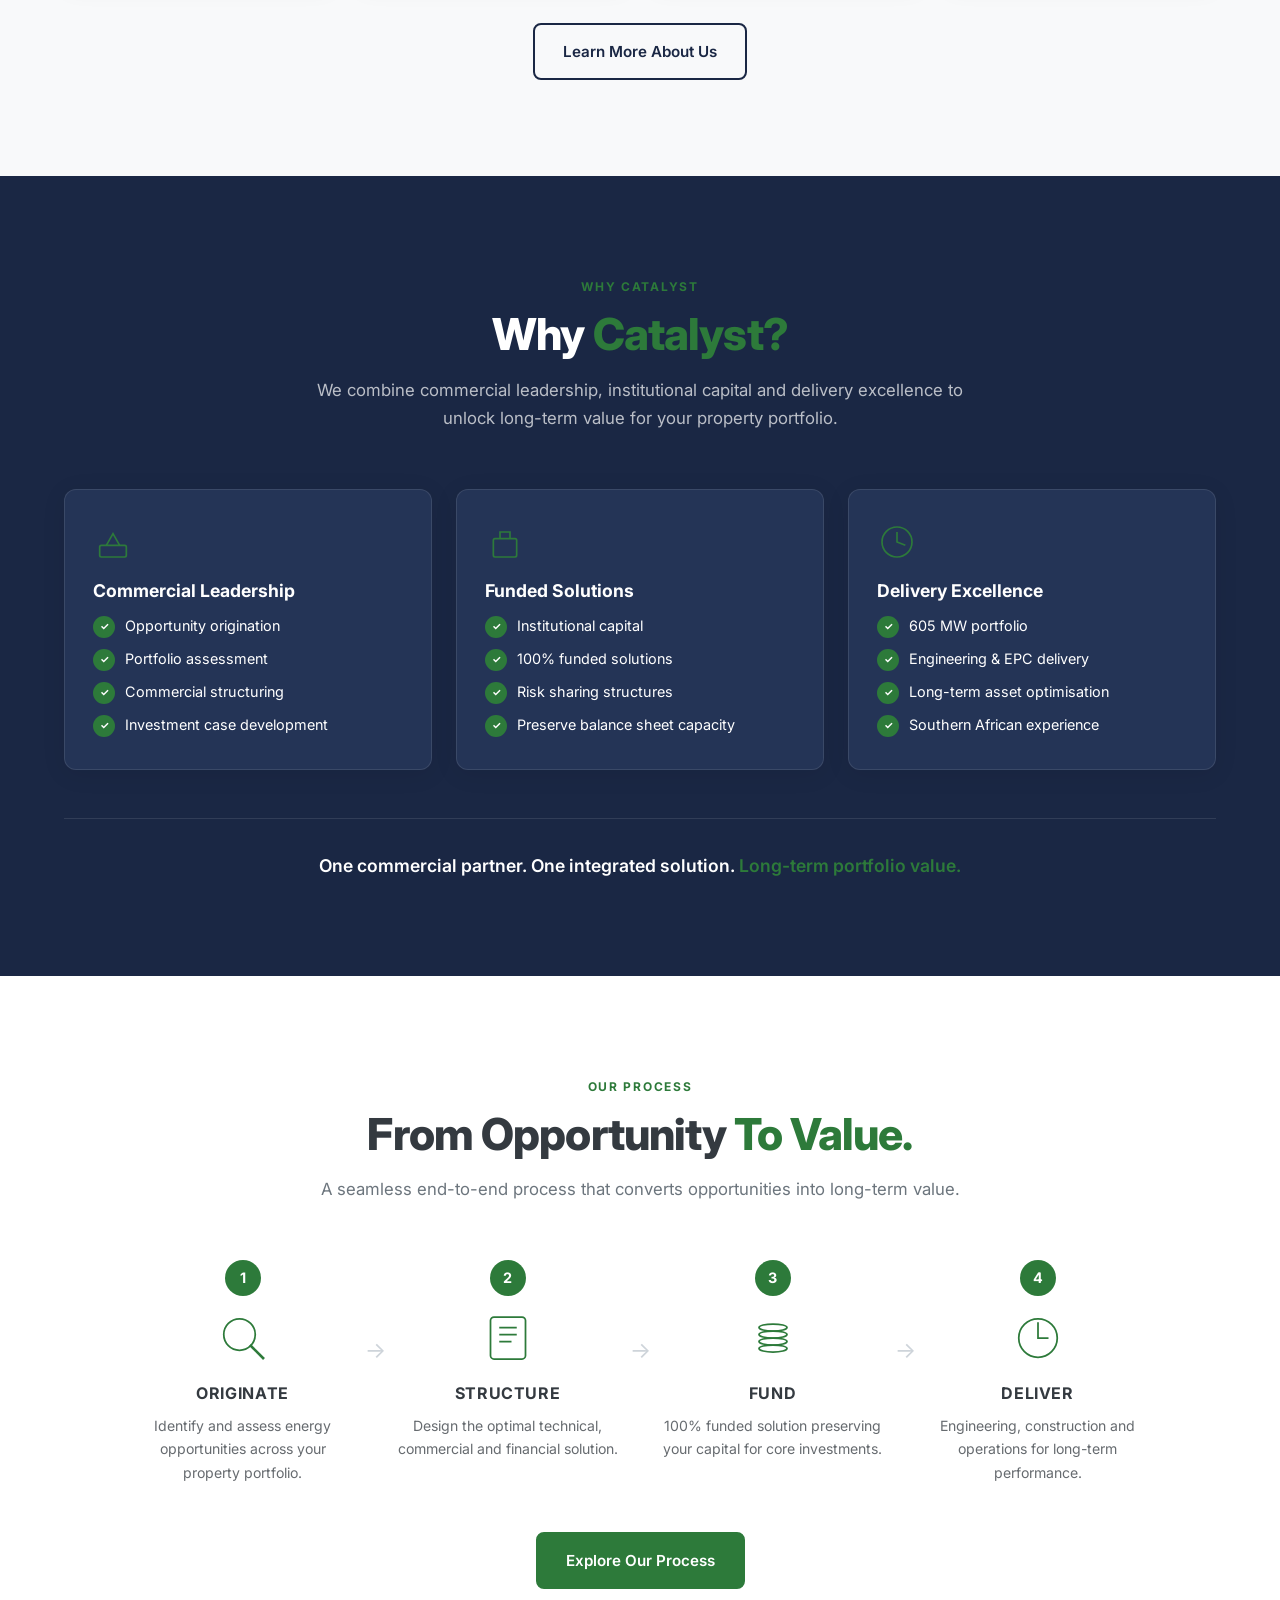
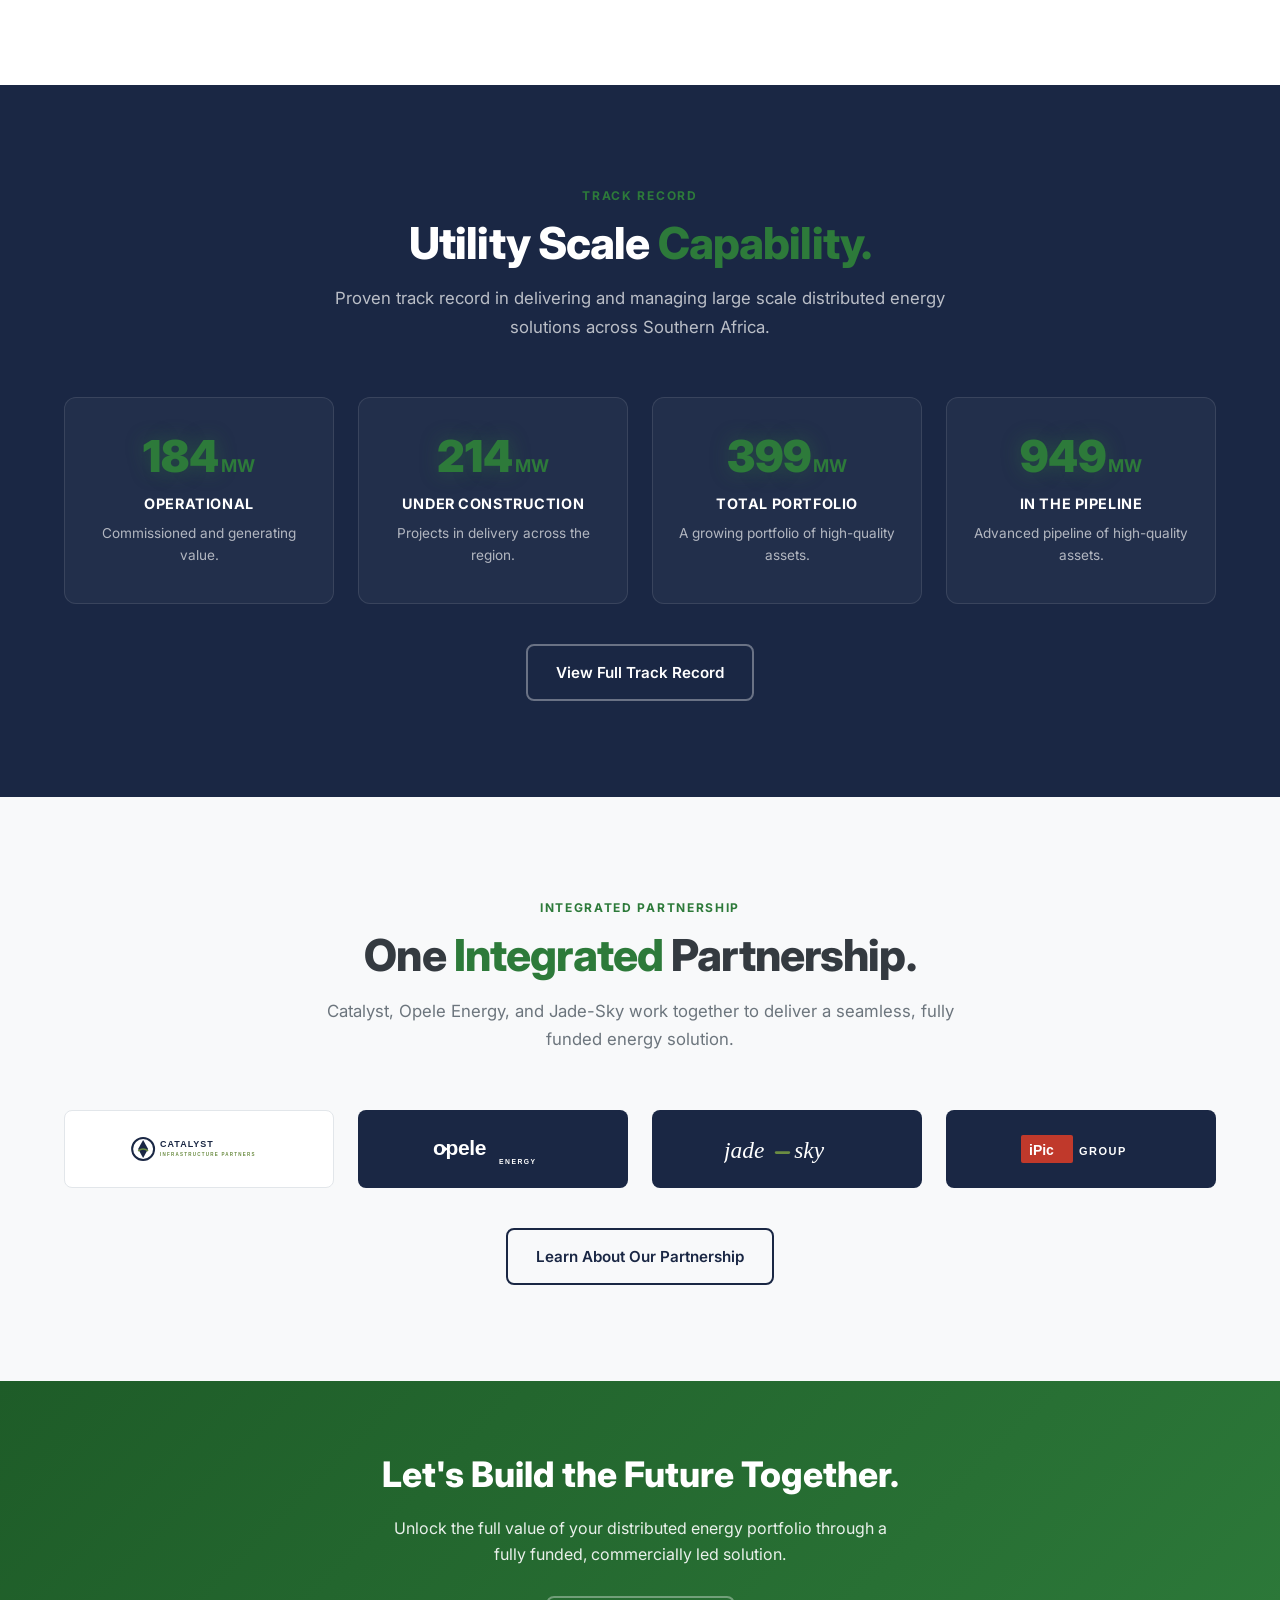
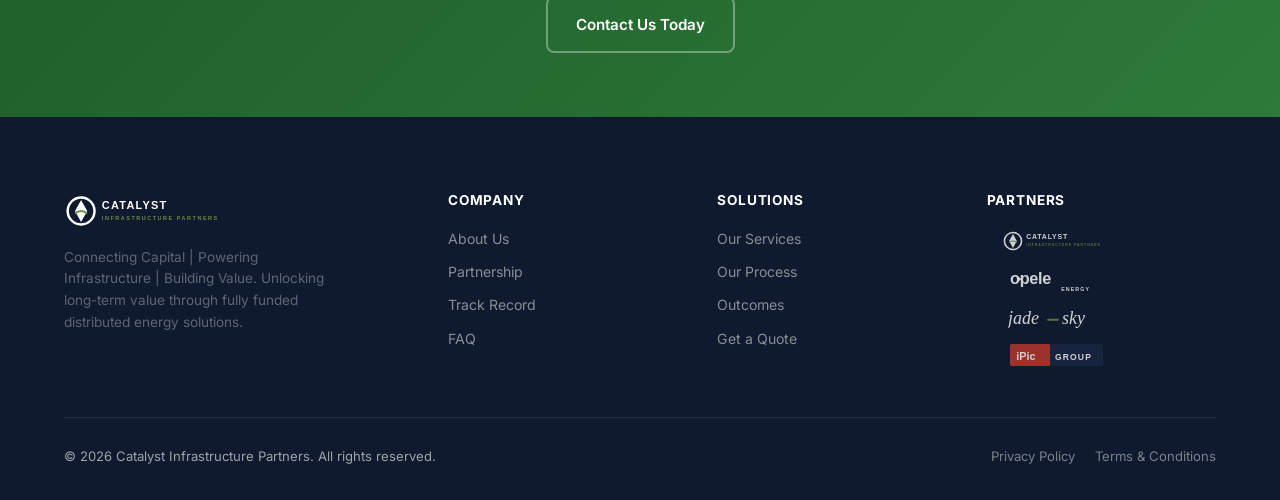
==== commit 3e43d6f1: "Rebuild as multi-page site with fixed logos and premium animations Convert single-page site into ful" ====
--- a/index.html
+++ b/index.html
@@ -3,102 +3,100 @@
 <head>
     <meta charset="UTF-8">
     <meta name="viewport" content="width=device-width, initial-scale=1.0">
-    <title>Catalyst Infrastructure Partners | Unlocking the Full Value of Distributed Energy</title>
-    <meta name="description" content="Catalyst Infrastructure Partners - Connecting Capital, Powering Infrastructure, Building Value. Fully funded distributed energy solutions across Southern Africa.">
+    <title>Catalyst Infrastructure Partners | Distributed Energy Solutions</title>
+    <meta name="description" content="Unlock the full value of distributed energy. Catalyst Infrastructure Partners delivers fully funded solar and renewable energy solutions across Southern Africa.">
     <link rel="preconnect" href="https://fonts.googleapis.com">
     <link rel="preconnect" href="https://fonts.gstatic.com" crossorigin>
     <link href="https://fonts.googleapis.com/css2?family=Inter:wght@300;400;500;600;700;800;900&display=swap" rel="stylesheet">
-    <link rel="stylesheet" href="styles.css">
+    <link rel="stylesheet" href="css/styles.css">
+    <link rel="stylesheet" href="css/animations.css">
+    <link rel="icon" href="assets/logos/catalyst-dark.svg" type="image/svg+xml">
 </head>
-<body>
-    <!-- Navigation -->
-    <nav class="navbar" id="navbar">
-        <div class="container nav-container">
-            <a href="#" class="nav-logo">
-                <img src="assets/catalyst-logo.png" alt="Catalyst Infrastructure Partners" class="logo-img">
-            </a>
-            <button class="nav-toggle" id="navToggle" aria-label="Toggle navigation">
-                <span></span><span></span><span></span>
-            </button>
-            <ul class="nav-links" id="navLinks">
-                <li><a href="#about">About</a></li>
-                <li><a href="#opportunity">Opportunity</a></li>
-                <li><a href="#process">Process</a></li>
-                <li><a href="#partnership">Partnership</a></li>
-                <li><a href="#outcomes">Outcomes</a></li>
-                <li><a href="#capability">Track Record</a></li>
-                <li><a href="#contact" class="nav-cta">Contact Us</a></li>
-            </ul>
-        </div>
-    </nav>
-
-    <!-- Hero Section -->
-    <section class="hero" id="hero">
-        <div class="hero-overlay"></div>
-        <div class="container hero-content">
+<body data-page="home" class="page-loading">
+    <div id="site-nav"></div>
+    <div id="partner-bar"></div>
+
+    <!-- Hero -->
+    <section class="page-hero hero-home animated-gradient hero-animate">
+        <div class="container hero-grid">
             <div class="hero-text">
                 <h1>Unlocking the Full Value of <span class="text-green">Distributed Energy.</span></h1>
-                <p class="hero-subtitle">A funded partnership that transforms energy from a cost burden into a driver of long-term value.</p>
-                <p class="hero-tagline">Unlocking long-term value through fully funded distributed energy solutions.</p>
-                <div class="hero-buttons">
-                    <a href="#contact" class="btn btn-primary">Get in Touch</a>
-                    <a href="#process" class="btn btn-outline">Our Process</a>
-                </div>
-            </div>
-            <div class="hero-partners">
-                <img src="assets/catalyst-logo.png" alt="Catalyst Infrastructure Partners">
-                <img src="assets/opele-logo.png" alt="Opele Energy">
-            </div>
-        </div>
-    </section>
-
-    <!-- Opportunity Section -->
-    <section class="section" id="opportunity">
-        <div class="container">
-            <h2 class="section-title">The Opportunity Across <span class="text-green">Institutional Portfolios.</span></h2>
-            <div class="cards-grid four-col">
-                <div class="card">
-                    <div class="card-icon">
-                        <svg viewBox="0 0 48 48" fill="none" stroke="currentColor" stroke-width="2"><circle cx="24" cy="24" r="16"/><text x="24" y="28" text-anchor="middle" fill="currentColor" font-size="16" stroke="none">$</text></svg>
-                    </div>
+                <span class="hero-line"></span>
+                <p>A funded partnership that transforms energy from a cost burden into a driver of long-term value for institutional property portfolios.</p>
+                <p style="font-size:0.95rem;opacity:0.65;font-style:italic;margin-bottom:28px;">Unlocking long-term value through fully funded distributed energy solutions.</p>
+                <div class="btn-group">
+                    <a href="contact.html" class="btn btn-primary">Get in Touch</a>
+                    <a href="process.html" class="btn btn-outline">Our Process</a>
+                </div>
+                <div class="hero-stat-pills reveal">
+                    <span class="stat-pill"><strong>605 MW</strong> Total Portfolio</span>
+                    <span class="stat-pill"><strong>100%</strong> Funded Solutions</span>
+                    <span class="stat-pill"><strong>End-to-End</strong> Delivery</span>
+                </div>
+            </div>
+            <div class="hero-visual float-slow">
+                <div class="hero-visual-inner">
+                    <svg class="hero-solar-icon" viewBox="0 0 80 80" fill="none" stroke="currentColor" stroke-width="2">
+                        <rect x="10" y="40" width="60" height="30" rx="2"/>
+                        <line x1="10" y1="50" x2="70" y2="50"/><line x1="10" y1="60" x2="70" y2="60"/>
+                        <line x1="30" y1="40" x2="30" y2="70"/><line x1="50" y1="40" x2="50" y2="70"/>
+                        <circle cx="40" cy="20" r="12"/><line x1="40" y1="4" x2="40" y2="10"/>
+                        <line x1="24" y1="10" x2="28" y2="15"/><line x1="56" y1="10" x2="52" y2="15"/>
+                        <line x1="16" y1="24" x2="22" y2="26"/><line x1="64" y1="24" x2="58" y2="26"/>
+                    </svg>
+                    <p style="text-align:center;font-size:0.9rem;opacity:0.8;">Utility-scale distributed energy<br>across Southern Africa</p>
+                </div>
+            </div>
+        </div>
+    </section>
+
+    <!-- Opportunity Preview -->
+    <section class="section section-gray">
+        <div class="container">
+            <div class="section-header reveal">
+                <span class="section-label">The Opportunity</span>
+                <h2 class="section-title">The Opportunity Across <span class="text-green">Institutional Portfolios.</span></h2>
+                <p class="section-subtitle">Energy is no longer just an operating cost — it is a strategic asset that can drive portfolio performance, resilience, and ESG outcomes.</p>
+            </div>
+            <div class="cards-grid four-col stagger-children reveal">
+                <div class="card">
+                    <div class="card-icon"><svg viewBox="0 0 48 48" fill="none" stroke="currentColor" stroke-width="2"><circle cx="24" cy="24" r="16"/><text x="24" y="29" text-anchor="middle" fill="currentColor" font-size="16" stroke="none">$</text></svg></div>
                     <h3>Rising Energy Costs</h3>
-                    <p>Energy expenses continue to escalate, impacting net operating income.</p>
-                </div>
-                <div class="card">
-                    <div class="card-icon">
-                        <svg viewBox="0 0 48 48" fill="none" stroke="currentColor" stroke-width="2"><path d="M24 4 L24 4 C33 4 40 11 40 20 C40 32 24 44 24 44 C24 44 8 32 8 20 C8 11 15 4 24 4Z"/><path d="M18 20 L22 24 L30 16"/></svg>
-                    </div>
+                    <p>Energy expenses continue to escalate, directly impacting net operating income across property portfolios.</p>
+                </div>
+                <div class="card">
+                    <div class="card-icon"><svg viewBox="0 0 48 48" fill="none" stroke="currentColor" stroke-width="2"><path d="M24 4 C33 4 40 11 40 20 C40 32 24 44 24 44 C24 44 8 32 8 20 C8 11 15 4 24 4Z"/><path d="M18 20 L22 24 L30 16"/></svg></div>
                     <h3>Asset Resilience</h3>
-                    <p>Energy independence reduces risk and enhances operational resilience.</p>
-                </div>
-                <div class="card">
-                    <div class="card-icon">
-                        <svg viewBox="0 0 48 48" fill="none" stroke="currentColor" stroke-width="2"><path d="M24 6 C20 6 16 10 16 14 L16 18 C12 20 10 24 12 28 C14 32 18 34 22 32 L24 44 L26 32 C30 34 34 32 36 28 C38 24 36 20 32 18 L32 14 C32 10 28 6 24 6Z"/></svg>
-                    </div>
+                    <p>Energy independence reduces risk and enhances operational resilience during grid instability.</p>
+                </div>
+                <div class="card">
+                    <div class="card-icon"><svg viewBox="0 0 48 48" fill="none" stroke="currentColor" stroke-width="2"><path d="M24 6 C20 6 16 10 16 14 L16 18 C12 20 10 24 12 28 C14 32 18 34 22 32 L24 44 L26 32 C30 34 34 32 36 28 C38 24 36 20 32 18 L32 14 C32 10 28 6 24 6Z"/></svg></div>
                     <h3>ESG Commitments</h3>
-                    <p>Accelerate sustainability goals and reduce carbon footprint.</p>
-                </div>
-                <div class="card">
-                    <div class="card-icon">
-                        <svg viewBox="0 0 48 48" fill="none" stroke="currentColor" stroke-width="2"><rect x="6" y="28" width="8" height="14"/><rect x="20" y="18" width="8" height="24"/><rect x="34" y="8" width="8" height="34"/><path d="M10 10 L38 6" stroke-dasharray="2 2"/></svg>
-                    </div>
+                    <p>Accelerate sustainability goals, reduce carbon footprint, and meet investor ESG requirements.</p>
+                </div>
+                <div class="card">
+                    <div class="card-icon"><svg viewBox="0 0 48 48" fill="none" stroke="currentColor" stroke-width="2"><rect x="6" y="28" width="8" height="14"/><rect x="20" y="18" width="8" height="24"/><rect x="34" y="8" width="8" height="34"/></svg></div>
                     <h3>Value Creation</h3>
-                    <p>Improve asset value and attract quality tenants and investors.</p>
-                </div>
-            </div>
-        </div>
-    </section>
-
-    <!-- About / Why Catalyst -->
-    <section class="section section-dark" id="about">
-        <div class="container">
-            <h2 class="section-title">Why <span class="text-green">Catalyst?</span></h2>
-            <p class="section-subtitle">We combine commercial leadership, institutional capital and delivery excellence to unlock long-term value for your property portfolio.</p>
-            <div class="cards-grid three-col">
+                    <p>Improve asset value, enhance NOI, and attract quality tenants and institutional investors.</p>
+                </div>
+            </div>
+            <div style="text-align:center;margin-top:40px;" class="reveal">
+                <a href="about.html" class="btn btn-outline-dark">Learn More About Us</a>
+            </div>
+        </div>
+    </section>
+
+    <!-- Why Catalyst -->
+    <section class="section section-dark">
+        <div class="container">
+            <div class="section-header reveal">
+                <span class="section-label">Why Catalyst</span>
+                <h2 class="section-title">Why <span class="text-green">Catalyst?</span></h2>
+                <p class="section-subtitle">We combine commercial leadership, institutional capital and delivery excellence to unlock long-term value for your property portfolio.</p>
+            </div>
+            <div class="cards-grid three-col stagger-children reveal">
                 <div class="card card-bordered">
-                    <div class="card-icon-sm">
-                        <svg viewBox="0 0 48 48" fill="none" stroke="currentColor" stroke-width="2"><rect x="8" y="20" width="32" height="22" rx="2"/><path d="M8 28 L24 28 L24 42"/><path d="M16 8 L32 8 L40 20 L8 20 L16 8Z"/></svg>
-                    </div>
+                    <div class="card-icon-sm"><svg viewBox="0 0 48 48" fill="none" stroke="currentColor" stroke-width="2"><rect x="8" y="28" width="32" height="14" rx="2"/><path d="M16 28 L24 14 L32 28"/></svg></div>
                     <h3>Commercial Leadership</h3>
                     <ul class="check-list">
                         <li>Opportunity origination</li>
@@ -108,9 +106,7 @@
                     </ul>
                 </div>
                 <div class="card card-bordered">
-                    <div class="card-icon-sm">
-                        <svg viewBox="0 0 48 48" fill="none" stroke="currentColor" stroke-width="2"><rect x="10" y="20" width="28" height="22" rx="2"/><path d="M10 28 L38 28"/><path d="M18 20 L18 14 L30 14 L30 20"/><path d="M18 14 L18 8 L30 8 L30 14"/></svg>
-                    </div>
+                    <div class="card-icon-sm"><svg viewBox="0 0 48 48" fill="none" stroke="currentColor" stroke-width="2"><rect x="10" y="20" width="28" height="22" rx="2"/><path d="M18 20 L18 12 L30 12 L30 20"/></svg></div>
                     <h3>Funded Solutions</h3>
                     <ul class="check-list">
                         <li>Institutional capital</li>
@@ -120,9 +116,7 @@
                     </ul>
                 </div>
                 <div class="card card-bordered">
-                    <div class="card-icon-sm">
-                        <svg viewBox="0 0 48 48" fill="none" stroke="currentColor" stroke-width="2"><circle cx="24" cy="24" r="18"/><path d="M24 12 L24 24 L34 28"/><path d="M16 36 L20 32 L24 36 L28 30 L32 34"/></svg>
-                    </div>
+                    <div class="card-icon-sm"><svg viewBox="0 0 48 48" fill="none" stroke="currentColor" stroke-width="2"><circle cx="24" cy="24" r="18"/><path d="M24 12 L24 24 L34 28"/></svg></div>
                     <h3>Delivery Excellence</h3>
                     <ul class="check-list">
                         <li>605 MW portfolio</li>
@@ -132,284 +126,84 @@
                     </ul>
                 </div>
             </div>
-            <div class="why-matters">
-                <h3>Why This Matters</h3>
-                <div class="matters-grid">
-                    <div class="matter-item"><span class="matter-icon">&#9733;</span><span>Preserve capital</span></div>
-                    <div class="matter-item"><span class="matter-icon">&#9733;</span><span>Improve portfolio performance</span></div>
-                    <div class="matter-item"><span class="matter-icon">&#9733;</span><span>Unlock new revenue streams</span></div>
-                    <div class="matter-item"><span class="matter-icon">&#9733;</span><span>Increase resilience</span></div>
-                    <div class="matter-item"><span class="matter-icon">&#9733;</span><span>Deliver measurable ESG outcomes</span></div>
-                </div>
-            </div>
-            <p class="section-footer-text">One commercial partner. One integrated solution. <span class="text-green">Long-term portfolio value.</span></p>
-        </div>
-    </section>
-
-    <!-- Partnership Section -->
-    <section class="section" id="partnership">
-        <div class="container">
-            <h2 class="section-title">One <span class="text-green">Integrated</span> Partnership.</h2>
-            <p class="section-subtitle">Unlocking value through clearly defined commercial and delivery responsibilities.</p>
-            <div class="partnership-flow">
-                <div class="partner-card">
-                    <div class="partner-logo-placeholder">
-                        <img src="assets/catalyst-logo.png" alt="Catalyst" class="partner-logo-small">
-                    </div>
-                    <h3>Catalyst</h3>
-                    <p class="partner-role">Commercial Leadership</p>
-                    <ul class="check-list">
-                        <li>Originate opportunities</li>
-                        <li>Portfolio assessment</li>
-                        <li>Commercial structuring</li>
-                        <li>Investment case development</li>
-                        <li>Client relationship leadership</li>
-                    </ul>
-                </div>
-                <div class="flow-arrow">
-                    <div class="flow-box">
-                        <div class="flow-step">
-                            <strong>Catalyst</strong>
-                            <span>Commercial Leadership</span>
-                        </div>
-                        <div class="flow-arrow-down">&#8595;</div>
-                        <div class="flow-step">
-                            <strong>Opportunity</strong>
-                        </div>
-                        <div class="flow-arrow-down">&#8595;</div>
-                        <div class="flow-step highlight">
-                            <strong>Opele | Jade-Sky</strong>
-                            <span>Integrated Delivery</span>
-                        </div>
-                        <div class="flow-arrow-down">&#8595;</div>
-                        <div class="flow-step">
-                            <strong>Long-term Portfolio Value</strong>
-                        </div>
-                    </div>
-                </div>
-                <div class="partner-card">
-                    <div class="partner-logo-placeholder">
-                        <img src="assets/opele-logo.png" alt="Opele | Jade-Sky" class="partner-logo-small opele-bg">
-                    </div>
-                    <h3>Opele | Jade-Sky</h3>
-                    <p class="partner-role">Integrated Delivery Partner</p>
-                    <ul class="check-list">
-                        <li>Funding solutions</li>
-                        <li>Engineering & Design</li>
-                        <li>EPC / EPCM Delivery</li>
-                        <li>Commissioning</li>
-                        <li>Long-term optimisation & support</li>
-                    </ul>
-                </div>
-            </div>
-            <p class="section-footer-text">Catalyst identifies and structures the opportunity. <span class="text-green">Opele | Jade-Sky</span> funds, engineers and delivers the solution.</p>
-        </div>
-    </section>
-
-    <!-- Process Section -->
-    <section class="section section-dark" id="process">
-        <div class="container">
-            <h2 class="section-title">From Opportunity <span class="text-green">To Value.</span></h2>
-            <p class="section-subtitle">A seamless end-to-end process that converts opportunities into long-term value.</p>
-            <div class="process-steps">
-                <div class="step">
-                    <div class="step-number">1</div>
-                    <div class="step-icon">
-                        <svg viewBox="0 0 64 64" fill="none" stroke="currentColor" stroke-width="2"><circle cx="28" cy="28" r="18"/><path d="M40 40 L56 56" stroke-width="4" stroke-linecap="round"/></svg>
-                    </div>
-                    <h3>Originate</h3>
-                    <p>Identify and assess energy opportunities across your property portfolio.</p>
-                </div>
-                <div class="step-arrow">&#8594;</div>
-                <div class="step">
-                    <div class="step-number">2</div>
-                    <div class="step-icon">
-                        <svg viewBox="0 0 64 64" fill="none" stroke="currentColor" stroke-width="2"><rect x="12" y="8" width="40" height="48" rx="4"/><path d="M22 20 L42 20"/><path d="M22 28 L42 28"/><path d="M22 36 L36 36"/><path d="M22 44 L30 44"/></svg>
-                    </div>
-                    <h3>Structure</h3>
-                    <p>Design the optimal technical, commercial and financial solution.</p>
-                </div>
-                <div class="step-arrow">&#8594;</div>
-                <div class="step">
-                    <div class="step-number">3</div>
-                    <div class="step-icon">
-                        <svg viewBox="0 0 64 64" fill="none" stroke="currentColor" stroke-width="2"><ellipse cx="32" cy="44" rx="16" ry="4"/><ellipse cx="32" cy="36" rx="16" ry="4"/><ellipse cx="32" cy="28" rx="16" ry="4"/><ellipse cx="32" cy="20" rx="16" ry="4"/></svg>
-                    </div>
-                    <h3>Fund</h3>
-                    <p>100% funded solution preserving your capital for core investments.</p>
-                </div>
-                <div class="step-arrow">&#8594;</div>
-                <div class="step">
-                    <div class="step-number">4</div>
-                    <div class="step-icon">
-                        <svg viewBox="0 0 64 64" fill="none" stroke="currentColor" stroke-width="2"><circle cx="32" cy="32" r="22"/><path d="M32 14 L32 32 L44 32"/><circle cx="32" cy="32" r="4" fill="currentColor"/></svg>
-                    </div>
-                    <h3>Deliver</h3>
-                    <p>Engineering, construction and operations for long-term performance.</p>
-                </div>
-            </div>
-        </div>
-    </section>
-
-    <!-- Outcomes Section -->
-    <section class="section" id="outcomes">
-        <div class="container">
-            <h2 class="section-title">Delivering <span class="text-green">Measurable Outcomes.</span></h2>
-            <p class="section-subtitle">Our solutions create tangible and lasting value across your property portfolio.</p>
-            <div class="cards-grid five-col">
-                <div class="outcome-card">
-                    <div class="outcome-icon">
-                        <svg viewBox="0 0 48 48" fill="none" stroke="currentColor" stroke-width="2"><path d="M24 8 L24 40"/><path d="M16 16 L24 8 L32 16"/></svg>
-                    </div>
-                    <h3>Lower Operating Costs</h3>
-                    <p>Reduce and stabilise energy expenditure.</p>
-                </div>
-                <div class="outcome-card">
-                    <div class="outcome-icon">
-                        <svg viewBox="0 0 48 48" fill="none" stroke="currentColor" stroke-width="2"><path d="M24 4 C33 4 40 11 40 20 C40 32 24 44 24 44 C24 44 8 32 8 20 C8 11 15 4 24 4Z"/><path d="M18 20 L22 24 L30 16"/></svg>
-                    </div>
-                    <h3>Greater Resilience</h3>
-                    <p>Reliable power when you need it most.</p>
-                </div>
-                <div class="outcome-card">
-                    <div class="outcome-icon">
-                        <svg viewBox="0 0 48 48" fill="none" stroke="currentColor" stroke-width="2"><rect x="6" y="32" width="8" height="10"/><rect x="20" y="22" width="8" height="20"/><rect x="34" y="12" width="8" height="30"/><path d="M8 8 L40 4" stroke-dasharray="2 2"/></svg>
-                    </div>
-                    <h3>New Revenue Streams</h3>
-                    <p>Monetise excess energy and unlock additional income.</p>
-                </div>
-                <div class="outcome-card">
-                    <div class="outcome-icon">
-                        <svg viewBox="0 0 48 48" fill="none" stroke="currentColor" stroke-width="2"><rect x="10" y="18" width="28" height="24" rx="2"/><path d="M10 26 L38 26"/><path d="M18 18 L18 10 L30 10 L30 18"/></svg>
-                    </div>
-                    <h3>Higher Asset Value</h3>
-                    <p>Improve NOI and enhance property valuations.</p>
-                </div>
-                <div class="outcome-card">
-                    <div class="outcome-icon">
-                        <svg viewBox="0 0 48 48" fill="none" stroke="currentColor" stroke-width="2"><path d="M16 32 L22 26 L28 30 L36 16"/><path d="M30 16 L36 16 L36 22"/></svg>
-                    </div>
-                    <h3>Preserved Capital</h3>
-                    <p>Off-balance sheet funding preserves borrowing capacity.</p>
-                </div>
-            </div>
-        </div>
-    </section>
-
-    <!-- Capability / Track Record Section -->
-    <section class="section section-dark" id="capability">
-        <div class="container">
-            <h2 class="section-title">Utility Scale <span class="text-green">Capability.</span></h2>
-            <p class="section-subtitle">Proven track record in delivering and managing large scale distributed energy solutions across Southern Africa.</p>
-            <div class="capability-badge">
-                <div class="badge-text">
-                    <p>End-to-end expertise.</p>
-                    <p>Fully funded.</p>
-                    <p>Built to last.</p>
-                </div>
-            </div>
-            <div class="stats-grid">
-                <div class="stat">
-                    <span class="stat-number" data-target="280">0</span>
-                    <span class="stat-unit">MW</span>
-                    <h3>Operational</h3>
-                    <p>Commissioned and generating value.</p>
-                </div>
-                <div class="stat">
-                    <span class="stat-number" data-target="325">0</span>
-                    <span class="stat-unit">MW</span>
-                    <h3>Under Construction</h3>
-                    <p>Projects in delivery across the region.</p>
-                </div>
-                <div class="stat">
-                    <span class="stat-number" data-target="605">0</span>
-                    <span class="stat-unit">MW</span>
-                    <h3>Total Portfolio</h3>
-                    <p>A growing portfolio of high-quality assets.</p>
-                </div>
-                <div class="stat">
-                    <span class="stat-number" data-target="1440">0</span>
-                    <span class="stat-unit">MW</span>
-                    <h3>In the Pipeline</h3>
-                    <p>Advanced pipeline of high-quality assets.</p>
-                </div>
-            </div>
-        </div>
-    </section>
-
-    <!-- CTA / Contact Section -->
-    <section class="section section-green" id="contact">
-        <div class="container">
-            <h2 class="section-title">Let's Build the Future <span class="text-white">Together.</span></h2>
-            <p class="section-subtitle">Unlock the full value of your distributed energy portfolio through a fully funded, commercially led solution.</p>
-            <div class="contact-grid">
-                <div class="contact-info">
-                    <div class="contact-card">
-                        <div class="contact-person">
-                            <div class="contact-avatar">MM</div>
-                            <div>
-                                <h4>Mahlatse Mokwatlo</h4>
-                                <a href="tel:0795021668" class="contact-phone">079 502 1668</a>
-                            </div>
-                        </div>
-                    </div>
-                    <div class="contact-card">
-                        <div class="contact-person">
-                            <div class="contact-avatar">NH</div>
-                            <div>
-                                <h4>Nic Huisman</h4>
-                                <a href="tel:0825522423" class="contact-phone">082 552 2423</a>
-                            </div>
-                        </div>
-                    </div>
-                    <div class="contact-partners">
-                        <p>Catalyst identifies the opportunity.</p>
-                        <p><span class="text-green-dark">Opele | Jade-Sky</span> funds and delivers the solution.</p>
-                        <p>Together we unlock <strong>long-term portfolio value.</strong></p>
-                    </div>
-                </div>
-                <form class="contact-form" id="contactForm">
-                    <input type="text" placeholder="Your Name" required>
-                    <input type="email" placeholder="Email Address" required>
-                    <input type="tel" placeholder="Phone Number">
-                    <input type="text" placeholder="Company">
-                    <textarea placeholder="Tell us about your energy needs..." rows="4"></textarea>
-                    <button type="submit" class="btn btn-primary btn-full">Send Enquiry</button>
-                </form>
-            </div>
-        </div>
-    </section>
-
-    <!-- Footer -->
-    <footer class="footer">
-        <div class="container">
-            <div class="footer-grid">
-                <div class="footer-brand">
-                    <img src="assets/catalyst-logo.png" alt="Catalyst Infrastructure Partners" class="footer-logo">
-                    <p class="footer-tagline">Connecting Capital | Powering Infrastructure | Building Value</p>
-                </div>
-                <div class="footer-links">
-                    <h4>Quick Links</h4>
-                    <a href="#about">About</a>
-                    <a href="#opportunity">Opportunity</a>
-                    <a href="#process">Process</a>
-                    <a href="#partnership">Partnership</a>
-                    <a href="#contact">Contact</a>
-                </div>
-                <div class="footer-partners-logos">
-                    <h4>Our Partners</h4>
-                    <div class="partner-logos-row">
-                        <img src="assets/catalyst-logo.png" alt="Catalyst">
-                        <img src="assets/opele-logo.png" alt="Opele Energy" class="opele-bg-sm">
-                    </div>
-                </div>
-            </div>
-            <div class="footer-bottom">
-                <p>&copy; 2026 Catalyst Infrastructure Partners. All rights reserved.</p>
-            </div>
-        </div>
-    </footer>
-
-    <script src="script.js"></script>
+            <p class="section-footer-text reveal">One commercial partner. One integrated solution. <span class="text-green">Long-term portfolio value.</span></p>
+        </div>
+    </section>
+
+    <!-- Process Preview -->
+    <section class="section">
+        <div class="container">
+            <div class="section-header reveal">
+                <span class="section-label">Our Process</span>
+                <h2 class="section-title">From Opportunity <span class="text-green">To Value.</span></h2>
+                <p class="section-subtitle">A seamless end-to-end process that converts opportunities into long-term value.</p>
+            </div>
+            <div class="process-steps reveal">
+                <div class="step"><div class="step-number">1</div><div class="step-icon"><svg viewBox="0 0 64 64" fill="none" stroke="currentColor" stroke-width="2"><circle cx="28" cy="28" r="18"/><path d="M40 40 L56 56" stroke-width="3"/></svg></div><h3>Originate</h3><p>Identify and assess energy opportunities across your property portfolio.</p></div>
+                <div class="step-arrow" style="color:var(--gray-300);">&#8594;</div>
+                <div class="step"><div class="step-number">2</div><div class="step-icon"><svg viewBox="0 0 64 64" fill="none" stroke="currentColor" stroke-width="2"><rect x="12" y="8" width="40" height="48" rx="4"/><path d="M22 20 L42 20 M22 28 L42 28 M22 36 L36 36"/></svg></div><h3>Structure</h3><p>Design the optimal technical, commercial and financial solution.</p></div>
+                <div class="step-arrow" style="color:var(--gray-300);">&#8594;</div>
+                <div class="step"><div class="step-number">3</div><div class="step-icon"><svg viewBox="0 0 64 64" fill="none" stroke="currentColor" stroke-width="2"><ellipse cx="32" cy="44" rx="16" ry="4"/><ellipse cx="32" cy="36" rx="16" ry="4"/><ellipse cx="32" cy="28" rx="16" ry="4"/><ellipse cx="32" cy="20" rx="16" ry="4"/></svg></div><h3>Fund</h3><p>100% funded solution preserving your capital for core investments.</p></div>
+                <div class="step-arrow" style="color:var(--gray-300);">&#8594;</div>
+                <div class="step"><div class="step-number">4</div><div class="step-icon"><svg viewBox="0 0 64 64" fill="none" stroke="currentColor" stroke-width="2"><circle cx="32" cy="32" r="22"/><path d="M32 14 L32 32 L44 32"/></svg></div><h3>Deliver</h3><p>Engineering, construction and operations for long-term performance.</p></div>
+            </div>
+            <div style="text-align:center;margin-top:48px;" class="reveal">
+                <a href="process.html" class="btn btn-primary">Explore Our Process</a>
+            </div>
+        </div>
+    </section>
+
+    <!-- Stats -->
+    <section class="section section-dark">
+        <div class="container">
+            <div class="section-header reveal">
+                <span class="section-label">Track Record</span>
+                <h2 class="section-title">Utility Scale <span class="text-green">Capability.</span></h2>
+                <p class="section-subtitle">Proven track record in delivering and managing large scale distributed energy solutions across Southern Africa.</p>
+            </div>
+            <div class="stats-grid stagger-children reveal">
+                <div class="stat"><span class="stat-number" data-target="280">0</span><span class="stat-unit">MW</span><h3>Operational</h3><p>Commissioned and generating value.</p></div>
+                <div class="stat"><span class="stat-number" data-target="325">0</span><span class="stat-unit">MW</span><h3>Under Construction</h3><p>Projects in delivery across the region.</p></div>
+                <div class="stat"><span class="stat-number" data-target="605">0</span><span class="stat-unit">MW</span><h3>Total Portfolio</h3><p>A growing portfolio of high-quality assets.</p></div>
+                <div class="stat"><span class="stat-number" data-target="1440">0</span><span class="stat-unit">MW</span><h3>In the Pipeline</h3><p>Advanced pipeline of high-quality assets.</p></div>
+            </div>
+            <div style="text-align:center;margin-top:40px;" class="reveal">
+                <a href="track-record.html" class="btn btn-outline">View Full Track Record</a>
+            </div>
+        </div>
+    </section>
+
+    <!-- Partner Logos -->
+    <section class="section section-gray">
+        <div class="container">
+            <div class="section-header reveal">
+                <span class="section-label">Integrated Partnership</span>
+                <h2 class="section-title">One <span class="text-green">Integrated</span> Partnership.</h2>
+                <p class="section-subtitle">Catalyst, Opele Energy, and Jade-Sky work together to deliver a seamless, fully funded energy solution.</p>
+            </div>
+            <div class="cards-grid four-col reveal">
+                <div class="logo-card light"><img src="assets/logos/catalyst-dark.svg" alt="Catalyst Infrastructure Partners"></div>
+                <div class="logo-card"><img src="assets/logos/opele-energy.svg" alt="Opele Energy"></div>
+                <div class="logo-card"><img src="assets/logos/jade-sky.svg" alt="Jade-Sky"></div>
+                <div class="logo-card"><img src="assets/logos/ipic-group.svg" alt="Ipic Group"></div>
+            </div>
+            <div style="text-align:center;margin-top:40px;" class="reveal">
+                <a href="partnership.html" class="btn btn-outline-dark">Learn About Our Partnership</a>
+            </div>
+        </div>
+    </section>
+
+    <!-- CTA -->
+    <section class="cta-banner reveal-scale">
+        <div class="container">
+            <h2>Let's Build the Future Together.</h2>
+            <p>Unlock the full value of your distributed energy portfolio through a fully funded, commercially led solution.</p>
+            <a href="contact.html" class="btn btn-outline">Contact Us Today</a>
+        </div>
+    </section>
+
+    <div id="site-footer"></div>
+    <script src="js/components.js"></script>
+    <script src="js/main.js"></script>
 </body>
 </html>
--- a/css/styles.css
+++ b/css/styles.css
@@ -0,0 +1,960 @@
+/* Shared layout, typography, components */
+:root {
+    --navy: #1a2744;
+    --navy-dark: #0f1a2e;
+    --navy-light: #243456;
+    --green: #2d7a3a;
+    --green-light: #3a9e4a;
+    --green-dark: #1e5c28;
+    --olive: #6b8c42;
+    --white: #ffffff;
+    --gray-50: #f8f9fa;
+    --gray-100: #f0f2f5;
+    --gray-200: #e2e6ea;
+    --gray-300: #ced4da;
+    --gray-600: #6c757d;
+    --gray-800: #343a40;
+    --radius: 12px;
+    --radius-sm: 8px;
+    --shadow: 0 4px 24px rgba(0,0,0,0.08);
+    --shadow-lg: 0 12px 48px rgba(0,0,0,0.12);
+    --transition: 0.35s cubic-bezier(0.4, 0, 0.2, 1);
+    --nav-height: 76px;
+}
+
+*, *::before, *::after { margin: 0; padding: 0; box-sizing: border-box; }
+
+html { scroll-behavior: smooth; scroll-padding-top: var(--nav-height); }
+
+body {
+    font-family: 'Inter', -apple-system, BlinkMacSystemFont, sans-serif;
+    color: var(--gray-800);
+    line-height: 1.65;
+    overflow-x: hidden;
+    background: var(--white);
+}
+
+body.page-loading { opacity: 0; }
+body.page-ready { opacity: 1; transition: opacity 0.5s ease; }
+
+.container { max-width: 1200px; margin: 0 auto; padding: 0 24px; }
+.container-narrow { max-width: 820px; margin: 0 auto; padding: 0 24px; }
+
+img { max-width: 100%; height: auto; display: block; }
+
+a { color: inherit; }
+
+/* ── NAVBAR ── */
+.navbar {
+    position: fixed;
+    top: 0; left: 0; right: 0;
+    z-index: 1000;
+    height: var(--nav-height);
+    background: rgba(15, 26, 46, 0.92);
+    backdrop-filter: blur(16px);
+    border-bottom: 1px solid rgba(255,255,255,0.06);
+    transition: var(--transition);
+}
+
+.navbar.scrolled {
+    height: 68px;
+    background: rgba(15, 26, 46, 0.98);
+    box-shadow: 0 8px 32px rgba(0,0,0,0.2);
+}
+
+.nav-container {
+    display: flex;
+    align-items: center;
+    justify-content: space-between;
+    height: 100%;
+    gap: 24px;
+}
+
+.nav-logo img { height: 42px; width: auto; }
+
+.nav-links {
+    display: flex;
+    align-items: center;
+    list-style: none;
+    gap: 4px;
+}
+
+.nav-links a {
+    color: rgba(255,255,255,0.82);
+    text-decoration: none;
+    font-size: 0.875rem;
+    font-weight: 500;
+    padding: 8px 14px;
+    border-radius: var(--radius-sm);
+    transition: var(--transition);
+    position: relative;
+}
+
+.nav-links a:hover,
+.nav-links a.active {
+    color: var(--white);
+    background: rgba(255,255,255,0.08);
+}
+
+.nav-links a.active::after {
+    content: '';
+    position: absolute;
+    bottom: 4px;
+    left: 14px; right: 14px;
+    height: 2px;
+    background: var(--green);
+    border-radius: 2px;
+}
+
+.nav-cta {
+    background: var(--green) !important;
+    color: var(--white) !important;
+    padding: 10px 20px !important;
+}
+
+.nav-cta:hover { background: var(--green-light) !important; }
+
+.nav-toggle {
+    display: none;
+    flex-direction: column;
+    gap: 5px;
+    background: none;
+    border: none;
+    cursor: pointer;
+    padding: 6px;
+}
+
+.nav-toggle span {
+    width: 24px; height: 2px;
+    background: var(--white);
+    border-radius: 2px;
+    transition: var(--transition);
+}
+
+/* ── PARTNER LOGO BAR ── */
+.partner-bar {
+    background: var(--navy-dark);
+    border-bottom: 1px solid rgba(255,255,255,0.06);
+    padding: 12px 0;
+    margin-top: var(--nav-height);
+}
+
+.partner-bar-inner {
+    display: flex;
+    align-items: center;
+    justify-content: center;
+    flex-wrap: wrap;
+    gap: 8px 24px;
+}
+
+.partner-bar-label {
+    font-size: 0.65rem;
+    font-weight: 600;
+    letter-spacing: 0.12em;
+    text-transform: uppercase;
+    color: rgba(255,255,255,0.45);
+    margin-right: 8px;
+}
+
+.partner-bar-logos {
+    display: flex;
+    align-items: center;
+    gap: 20px;
+    flex-wrap: wrap;
+}
+
+.partner-bar-logos img {
+    height: 28px;
+    width: auto;
+    max-width: 140px;
+    object-fit: contain;
+    opacity: 0.85;
+    transition: var(--transition);
+}
+
+.partner-bar-logos img:hover { opacity: 1; transform: scale(1.03); }
+
+.partner-divider {
+    width: 1px;
+    height: 28px;
+    background: rgba(255,255,255,0.15);
+}
+
+/* Logo display helpers */
+.logo-on-dark { filter: none; }
+.logo-card {
+    display: flex;
+    align-items: center;
+    justify-content: center;
+    padding: 20px 28px;
+    border-radius: var(--radius-sm);
+    background: var(--navy);
+    min-height: 72px;
+}
+
+.logo-card.light { background: var(--white); border: 1px solid var(--gray-200); }
+.logo-card img { height: 36px; width: auto; max-width: 180px; object-fit: contain; }
+.logo-card.wide img { max-width: 220px; height: 32px; }
+
+/* ── PAGE HERO ── */
+.page-hero {
+    position: relative;
+    padding: 100px 0 80px;
+    background: linear-gradient(135deg, var(--navy-dark) 0%, var(--navy) 55%, var(--navy-light) 100%);
+    overflow: hidden;
+    color: var(--white);
+}
+
+.page-hero::before {
+    content: '';
+    position: absolute;
+    inset: 0;
+    background:
+        radial-gradient(ellipse 60% 80% at 80% 20%, rgba(45,122,58,0.18) 0%, transparent 60%),
+        radial-gradient(ellipse 40% 60% at 10% 80%, rgba(107,140,66,0.1) 0%, transparent 50%);
+    pointer-events: none;
+}
+
+.page-hero .container { position: relative; z-index: 2; }
+
+.page-hero h1 {
+    font-size: clamp(2.2rem, 4.5vw, 3.5rem);
+    font-weight: 900;
+    line-height: 1.1;
+    letter-spacing: -0.02em;
+    margin-bottom: 20px;
+    max-width: 720px;
+}
+
+.page-hero p {
+    font-size: 1.15rem;
+    color: rgba(255,255,255,0.78);
+    max-width: 600px;
+    margin-bottom: 28px;
+}
+
+.breadcrumb {
+    display: flex;
+    gap: 8px;
+    font-size: 0.85rem;
+    color: rgba(255,255,255,0.5);
+    margin-bottom: 20px;
+}
+
+.breadcrumb a { color: rgba(255,255,255,0.7); text-decoration: none; }
+.breadcrumb a:hover { color: var(--green-light); }
+
+.hero-home {
+    min-height: calc(100vh - var(--nav-height));
+    display: flex;
+    align-items: center;
+    padding: 80px 0;
+}
+
+.hero-grid {
+    display: grid;
+    grid-template-columns: 1.1fr 0.9fr;
+    gap: 48px;
+    align-items: center;
+}
+
+.hero-visual {
+    position: relative;
+    border-radius: var(--radius);
+    overflow: hidden;
+    aspect-ratio: 4/3;
+    background: linear-gradient(145deg, var(--navy-light), var(--green-dark));
+    box-shadow: var(--shadow-lg);
+}
+
+.hero-visual-inner {
+    position: absolute;
+    inset: 0;
+    display: flex;
+    flex-direction: column;
+    align-items: center;
+    justify-content: center;
+    gap: 16px;
+    padding: 32px;
+}
+
+.hero-solar-icon {
+    width: 80px; height: 80px;
+    color: rgba(255,255,255,0.9);
+}
+
+.hero-stat-pills {
+    display: flex;
+    flex-wrap: wrap;
+    gap: 12px;
+    margin-top: 32px;
+}
+
+.stat-pill {
+    background: rgba(255,255,255,0.08);
+    border: 1px solid rgba(255,255,255,0.12);
+    border-radius: 100px;
+    padding: 10px 20px;
+    font-size: 0.85rem;
+    font-weight: 600;
+}
+
+.stat-pill strong { color: var(--green-light); }
+
+/* ── BUTTONS ── */
+.btn {
+    display: inline-flex;
+    align-items: center;
+    justify-content: center;
+    gap: 8px;
+    padding: 14px 28px;
+    border-radius: var(--radius-sm);
+    font-size: 0.95rem;
+    font-weight: 600;
+    text-decoration: none;
+    cursor: pointer;
+    border: 2px solid transparent;
+    transition: var(--transition);
+    font-family: inherit;
+}
+
+.btn-primary {
+    background: var(--green);
+    color: var(--white);
+    border-color: var(--green);
+}
+
+.btn-primary:hover {
+    background: var(--green-light);
+    border-color: var(--green-light);
+    transform: translateY(-2px);
+    box-shadow: 0 8px 24px rgba(45,122,58,0.35);
+}
+
+.btn-outline {
+    background: transparent;
+    color: var(--white);
+    border-color: rgba(255,255,255,0.35);
+}
+
+.btn-outline:hover {
+    border-color: var(--white);
+    background: rgba(255,255,255,0.06);
+}
+
+.btn-outline-dark {
+    background: transparent;
+    color: var(--navy);
+    border-color: var(--navy);
+}
+
+.btn-outline-dark:hover {
+    background: var(--navy);
+    color: var(--white);
+}
+
+.btn-full { width: 100%; }
+
+.btn-group { display: flex; flex-wrap: wrap; gap: 12px; }
+
+/* ── SECTIONS ── */
+.section { padding: 96px 0; }
+.section-sm { padding: 64px 0; }
+.section-dark { background: var(--navy); color: var(--white); }
+.section-gray { background: var(--gray-50); }
+
+.section-header {
+    text-align: center;
+    max-width: 680px;
+    margin: 0 auto 56px;
+}
+
+.section-label {
+    display: inline-block;
+    font-size: 0.75rem;
+    font-weight: 700;
+    letter-spacing: 0.14em;
+    text-transform: uppercase;
+    color: var(--green);
+    margin-bottom: 12px;
+}
+
+.section-title {
+    font-size: clamp(1.8rem, 3.5vw, 2.75rem);
+    font-weight: 800;
+    letter-spacing: -0.02em;
+    margin-bottom: 16px;
+    line-height: 1.15;
+}
+
+.section-subtitle {
+    font-size: 1.05rem;
+    color: var(--gray-600);
+    line-height: 1.7;
+}
+
+.section-dark .section-subtitle { color: rgba(255,255,255,0.7); }
+
+.text-green { color: var(--green); }
+.text-white { color: var(--white); }
+
+.section-footer-text {
+    text-align: center;
+    font-size: 1.1rem;
+    font-weight: 600;
+    margin-top: 48px;
+    padding-top: 32px;
+    border-top: 1px solid rgba(255,255,255,0.1);
+}
+
+/* ── GRIDS & CARDS ── */
+.cards-grid { display: grid; gap: 24px; }
+.two-col { grid-template-columns: repeat(2, 1fr); }
+.three-col { grid-template-columns: repeat(3, 1fr); }
+.four-col { grid-template-columns: repeat(4, 1fr); }
+.five-col { grid-template-columns: repeat(5, 1fr); }
+
+.card {
+    background: var(--white);
+    border-radius: var(--radius);
+    padding: 32px 28px;
+    box-shadow: var(--shadow);
+    transition: var(--transition);
+    border: 1px solid transparent;
+}
+
+.card:hover {
+    transform: translateY(-6px);
+    box-shadow: var(--shadow-lg);
+    border-color: rgba(45,122,58,0.15);
+}
+
+.card-bordered {
+    background: rgba(255,255,255,0.04);
+    border: 1px solid rgba(255,255,255,0.1);
+    text-align: left;
+}
+
+.section-dark .card-bordered { background: var(--navy-light); }
+
+.card h3 { font-size: 1.1rem; font-weight: 700; margin-bottom: 10px; }
+.card p { font-size: 0.92rem; color: var(--gray-600); line-height: 1.6; }
+.section-dark .card p { color: rgba(255,255,255,0.72); }
+
+.card-icon {
+    width: 52px; height: 52px;
+    margin-bottom: 16px;
+    color: var(--green);
+}
+
+.card-icon-sm { width: 40px; height: 40px; margin-bottom: 14px; color: var(--green); }
+
+.card-link {
+    display: inline-flex;
+    align-items: center;
+    gap: 6px;
+    margin-top: 16px;
+    font-size: 0.9rem;
+    font-weight: 600;
+    color: var(--green);
+    text-decoration: none;
+}
+
+.card-link:hover { gap: 10px; }
+
+/* ── CHECK LIST ── */
+.check-list { list-style: none; display: flex; flex-direction: column; gap: 10px; }
+
+.check-list li {
+    display: flex;
+    align-items: flex-start;
+    gap: 10px;
+    font-size: 0.9rem;
+    line-height: 1.5;
+}
+
+.check-list li::before {
+    content: '✓';
+    display: inline-flex;
+    align-items: center;
+    justify-content: center;
+    width: 22px; height: 22px;
+    border-radius: 50%;
+    background: var(--green);
+    color: var(--white);
+    font-size: 0.65rem;
+    font-weight: 700;
+    flex-shrink: 0;
+    margin-top: 1px;
+}
+
+/* ── STATS ── */
+.stats-grid {
+    display: grid;
+    grid-template-columns: repeat(4, 1fr);
+    gap: 24px;
+}
+
+.stat {
+    text-align: center;
+    padding: 36px 20px;
+    background: rgba(255,255,255,0.04);
+    border: 1px solid rgba(255,255,255,0.1);
+    border-radius: var(--radius);
+    transition: var(--transition);
+}
+
+.stat:hover { background: rgba(255,255,255,0.08); transform: translateY(-4px); }
+
+.stat-number {
+    font-size: 2.75rem;
+    font-weight: 900;
+    color: var(--green);
+    line-height: 1;
+}
+
+.stat-unit { font-size: 1.1rem; font-weight: 700; color: var(--green); margin-left: 2px; }
+.stat h3 { font-size: 0.9rem; font-weight: 700; margin: 12px 0 6px; text-transform: uppercase; letter-spacing: 0.04em; }
+.stat p { font-size: 0.85rem; opacity: 0.65; }
+
+/* ── PROCESS STEPS ── */
+.process-steps {
+    display: flex;
+    align-items: flex-start;
+    justify-content: center;
+    gap: 12px;
+}
+
+.step { text-align: center; flex: 1; max-width: 220px; }
+
+.step-number {
+    display: inline-flex;
+    align-items: center;
+    justify-content: center;
+    width: 36px; height: 36px;
+    border-radius: 50%;
+    background: var(--green);
+    color: var(--white);
+    font-weight: 700;
+    font-size: 0.9rem;
+    margin-bottom: 14px;
+}
+
+.step-icon { width: 56px; height: 56px; margin: 0 auto 14px; color: var(--green); }
+.step h3 { font-size: 1rem; margin-bottom: 8px; text-transform: uppercase; letter-spacing: 0.04em; }
+.step p { font-size: 0.88rem; opacity: 0.75; }
+
+.step-arrow { font-size: 1.4rem; color: rgba(255,255,255,0.25); padding-top: 72px; flex-shrink: 0; }
+
+/* ── PARTNERSHIP ── */
+.partnership-flow {
+    display: grid;
+    grid-template-columns: 1fr auto 1fr;
+    gap: 28px;
+    align-items: start;
+}
+
+.partner-card {
+    background: var(--gray-50);
+    border-radius: var(--radius);
+    padding: 32px;
+    box-shadow: var(--shadow);
+}
+
+.partner-card h3 { font-size: 1.25rem; margin-bottom: 4px; }
+.partner-role { color: var(--green); font-weight: 600; margin-bottom: 20px; font-size: 0.95rem; }
+
+.flow-box {
+    display: flex;
+    flex-direction: column;
+    align-items: center;
+    gap: 8px;
+    padding: 20px;
+}
+
+.flow-step {
+    background: var(--navy);
+    color: var(--white);
+    padding: 14px 22px;
+    border-radius: var(--radius-sm);
+    text-align: center;
+    min-width: 170px;
+}
+
+.flow-step.highlight { background: var(--green); }
+.flow-step strong { display: block; font-size: 0.9rem; }
+.flow-step span { font-size: 0.78rem; opacity: 0.8; }
+.flow-arrow-down { font-size: 1.4rem; color: var(--green); font-weight: 700; }
+
+/* ── FAQ ── */
+.faq-list { display: flex; flex-direction: column; gap: 12px; }
+
+.faq-item {
+    background: var(--white);
+    border: 1px solid var(--gray-200);
+    border-radius: var(--radius-sm);
+    overflow: hidden;
+    transition: var(--transition);
+}
+
+.faq-item.open { border-color: var(--green); box-shadow: var(--shadow); }
+
+.faq-question {
+    width: 100%;
+    display: flex;
+    align-items: center;
+    justify-content: space-between;
+    gap: 16px;
+    padding: 20px 24px;
+    background: none;
+    border: none;
+    cursor: pointer;
+    font-family: inherit;
+    font-size: 1rem;
+    font-weight: 600;
+    text-align: left;
+    color: var(--navy);
+    transition: var(--transition);
+}
+
+.faq-question:hover { color: var(--green); }
+
+.faq-icon {
+    width: 28px; height: 28px;
+    border-radius: 50%;
+    background: var(--gray-100);
+    display: flex;
+    align-items: center;
+    justify-content: center;
+    font-size: 1.2rem;
+    color: var(--green);
+    flex-shrink: 0;
+    transition: var(--transition);
+}
+
+.faq-item.open .faq-icon { background: var(--green); color: var(--white); transform: rotate(45deg); }
+
+.faq-answer {
+    max-height: 0;
+    overflow: hidden;
+    transition: max-height 0.4s ease, padding 0.4s ease;
+}
+
+.faq-item.open .faq-answer { max-height: 400px; }
+
+.faq-answer-inner {
+    padding: 0 24px 20px;
+    font-size: 0.95rem;
+    color: var(--gray-600);
+    line-height: 1.7;
+}
+
+/* ── CONTACT ── */
+.contact-grid {
+    display: grid;
+    grid-template-columns: 1fr 1.1fr;
+    gap: 48px;
+    align-items: start;
+}
+
+.contact-card {
+    background: rgba(255,255,255,0.06);
+    border-radius: var(--radius-sm);
+    padding: 22px;
+    margin-bottom: 14px;
+    border: 1px solid rgba(255,255,255,0.08);
+}
+
+.contact-person { display: flex; align-items: center; gap: 16px; }
+
+.contact-avatar {
+    width: 52px; height: 52px;
+    border-radius: 50%;
+    background: var(--green);
+    color: var(--white);
+    display: flex;
+    align-items: center;
+    justify-content: center;
+    font-weight: 700;
+    flex-shrink: 0;
+}
+
+.contact-phone {
+    color: var(--green-light);
+    text-decoration: none;
+    font-weight: 600;
+    font-size: 1.05rem;
+}
+
+.contact-phone:hover { text-decoration: underline; }
+
+.contact-form {
+    display: flex;
+    flex-direction: column;
+    gap: 14px;
+}
+
+.contact-form input,
+.contact-form textarea,
+.contact-form select {
+    padding: 14px 18px;
+    border: 1px solid var(--gray-200);
+    border-radius: var(--radius-sm);
+    background: var(--white);
+    font-family: inherit;
+    font-size: 0.95rem;
+    transition: var(--transition);
+}
+
+.section-dark .contact-form input,
+.section-dark .contact-form textarea,
+.section-dark .contact-form select {
+    background: rgba(255,255,255,0.06);
+    border-color: rgba(255,255,255,0.15);
+    color: var(--white);
+}
+
+.contact-form input:focus,
+.contact-form textarea:focus,
+.contact-form select:focus {
+    outline: none;
+    border-color: var(--green);
+    box-shadow: 0 0 0 3px rgba(45,122,58,0.15);
+}
+
+.form-row { display: grid; grid-template-columns: 1fr 1fr; gap: 14px; }
+
+.form-status {
+    padding: 14px 18px;
+    border-radius: var(--radius-sm);
+    font-size: 0.9rem;
+    display: none;
+}
+
+.form-status.success { display: block; background: rgba(45,122,58,0.15); color: var(--green-dark); border: 1px solid var(--green); }
+.form-status.error { display: block; background: rgba(192,57,43,0.1); color: #c0392b; border: 1px solid #c0392b; }
+
+/* ── LEGAL PAGES ── */
+.legal-content {
+    padding: 48px 0 96px;
+}
+
+.legal-content h2 {
+    font-size: 1.4rem;
+    font-weight: 700;
+    color: var(--navy);
+    margin: 36px 0 12px;
+}
+
+.legal-content h3 {
+    font-size: 1.1rem;
+    font-weight: 600;
+    margin: 24px 0 8px;
+}
+
+.legal-content p, .legal-content li {
+    font-size: 0.95rem;
+    color: var(--gray-600);
+    margin-bottom: 12px;
+    line-height: 1.75;
+}
+
+.legal-content ul { padding-left: 24px; margin-bottom: 16px; }
+
+.legal-updated {
+    font-size: 0.85rem;
+    color: var(--gray-600);
+    margin-bottom: 32px;
+    padding-bottom: 24px;
+    border-bottom: 1px solid var(--gray-200);
+}
+
+/* ── CTA BANNER ── */
+.cta-banner {
+    background: linear-gradient(135deg, var(--green-dark) 0%, var(--green) 100%);
+    color: var(--white);
+    padding: 64px 0;
+    text-align: center;
+}
+
+.cta-banner h2 { font-size: clamp(1.6rem, 3vw, 2.2rem); font-weight: 800; margin-bottom: 12px; }
+.cta-banner p { opacity: 0.9; margin-bottom: 28px; max-width: 520px; margin-left: auto; margin-right: auto; }
+
+/* ── FOOTER ── */
+.footer {
+    background: var(--navy-dark);
+    color: rgba(255,255,255,0.6);
+    padding: 72px 0 32px;
+}
+
+.footer-grid {
+    display: grid;
+    grid-template-columns: 1.5fr 1fr 1fr 1fr;
+    gap: 40px;
+    margin-bottom: 48px;
+}
+
+.footer-logo { height: 44px; margin-bottom: 14px; }
+.footer-tagline { font-size: 0.85rem; opacity: 0.55; line-height: 1.6; max-width: 280px; }
+
+.footer-col h4 {
+    color: var(--white);
+    font-size: 0.85rem;
+    font-weight: 700;
+    margin-bottom: 16px;
+    text-transform: uppercase;
+    letter-spacing: 0.06em;
+}
+
+.footer-col a {
+    display: block;
+    color: rgba(255,255,255,0.5);
+    text-decoration: none;
+    font-size: 0.88rem;
+    margin-bottom: 10px;
+    transition: var(--transition);
+}
+
+.footer-col a:hover { color: var(--white); padding-left: 4px; }
+
+.footer-partners {
+    display: flex;
+    flex-direction: column;
+    gap: 10px;
+}
+
+.footer-partners img { height: 28px; width: auto; max-width: 140px; object-fit: contain; opacity: 0.8; }
+
+.footer-bottom {
+    padding-top: 28px;
+    border-top: 1px solid rgba(255,255,255,0.08);
+    display: flex;
+    flex-wrap: wrap;
+    justify-content: space-between;
+    align-items: center;
+    gap: 16px;
+    font-size: 0.82rem;
+}
+
+.footer-legal { display: flex; gap: 20px; }
+.footer-legal a { color: rgba(255,255,255,0.45); text-decoration: none; }
+.footer-legal a:hover { color: var(--white); }
+
+/* ── SPLIT CONTENT ── */
+.split-section {
+    display: grid;
+    grid-template-columns: 1fr 1fr;
+    gap: 64px;
+    align-items: center;
+}
+
+.split-content h2 { font-size: 2rem; font-weight: 800; margin-bottom: 16px; line-height: 1.2; }
+.split-content p { color: var(--gray-600); margin-bottom: 16px; line-height: 1.7; }
+
+.feature-list { list-style: none; margin: 24px 0; }
+.feature-list li {
+    padding: 12px 0;
+    border-bottom: 1px solid var(--gray-200);
+    display: flex;
+    gap: 12px;
+    align-items: flex-start;
+    font-size: 0.95rem;
+}
+
+.feature-list li::before {
+    content: '→';
+    color: var(--green);
+    font-weight: 700;
+}
+
+.visual-box {
+    background: linear-gradient(145deg, var(--navy), var(--navy-light));
+    border-radius: var(--radius);
+    padding: 48px;
+    color: var(--white);
+    min-height: 320px;
+    display: flex;
+    flex-direction: column;
+    justify-content: center;
+}
+
+/* ── WHY MATTERS ── */
+.why-matters {
+    margin-top: 48px;
+    background: var(--navy-light);
+    border-radius: var(--radius);
+    padding: 32px;
+}
+
+.why-matters h3 {
+    font-size: 1rem;
+    font-weight: 700;
+    margin-bottom: 18px;
+    text-transform: uppercase;
+    letter-spacing: 0.05em;
+    color: var(--green);
+}
+
+.matters-grid { display: flex; flex-wrap: wrap; gap: 12px; }
+
+.matter-item {
+    display: flex;
+    align-items: center;
+    gap: 8px;
+    background: rgba(255,255,255,0.06);
+    padding: 10px 18px;
+    border-radius: 100px;
+    font-size: 0.88rem;
+    font-weight: 500;
+}
+
+.matter-icon { color: var(--green); }
+
+/* ── RESPONSIVE ── */
+@media (max-width: 1024px) {
+    .four-col, .five-col { grid-template-columns: repeat(2, 1fr); }
+    .three-col { grid-template-columns: repeat(2, 1fr); }
+    .stats-grid { grid-template-columns: repeat(2, 1fr); }
+    .partnership-flow { grid-template-columns: 1fr; }
+    .hero-grid, .split-section { grid-template-columns: 1fr; }
+    .footer-grid { grid-template-columns: 1fr 1fr; }
+}
+
+@media (max-width: 768px) {
+    .nav-toggle { display: flex; }
+
+    .nav-links {
+        display: none;
+        position: absolute;
+        top: var(--nav-height);
+        left: 0; right: 0;
+        background: var(--navy-dark);
+        flex-direction: column;
+        padding: 20px;
+        gap: 4px;
+        border-bottom: 1px solid rgba(255,255,255,0.08);
+        max-height: calc(100vh - var(--nav-height));
+        overflow-y: auto;
+    }
+
+    .nav-links.active { display: flex; }
+
+    .two-col, .three-col, .four-col, .five-col { grid-template-columns: 1fr; }
+    .stats-grid { grid-template-columns: 1fr 1fr; }
+    .contact-grid { grid-template-columns: 1fr; }
+    .footer-grid { grid-template-columns: 1fr; gap: 32px; }
+    .form-row { grid-template-columns: 1fr; }
+    .section { padding: 64px 0; }
+
+    .process-steps { flex-direction: column; align-items: center; }
+    .step-arrow { transform: rotate(90deg); padding: 0; }
+
+    .partner-bar-logos { justify-content: center; }
+    .partner-divider { display: none; }
+}
+
+@media (max-width: 480px) {
+    .stats-grid { grid-template-columns: 1fr; }
+    .btn-group { flex-direction: column; }
+    .btn { width: 100%; }
+}
--- a/css/animations.css
+++ b/css/animations.css
@@ -0,0 +1,217 @@
+/* Premium animations */
+@keyframes fadeUp {
+    from { opacity: 0; transform: translateY(32px); }
+    to { opacity: 1; transform: translateY(0); }
+}
+
+@keyframes fadeIn {
+    from { opacity: 0; }
+    to { opacity: 1; }
+}
+
+@keyframes slideInLeft {
+    from { opacity: 0; transform: translateX(-40px); }
+    to { opacity: 1; transform: translateX(0); }
+}
+
+@keyframes slideInRight {
+    from { opacity: 0; transform: translateX(40px); }
+    to { opacity: 1; transform: translateX(0); }
+}
+
+@keyframes scaleIn {
+    from { opacity: 0; transform: scale(0.92); }
+    to { opacity: 1; transform: scale(1); }
+}
+
+@keyframes float {
+    0%, 100% { transform: translateY(0); }
+    50% { transform: translateY(-12px); }
+}
+
+@keyframes pulse-glow {
+    0%, 100% { box-shadow: 0 0 0 0 rgba(45,122,58,0.3); }
+    50% { box-shadow: 0 0 0 12px rgba(45,122,58,0); }
+}
+
+@keyframes gradient-shift {
+    0% { background-position: 0% 50%; }
+    50% { background-position: 100% 50%; }
+    100% { background-position: 0% 50%; }
+}
+
+@keyframes shimmer {
+    0% { background-position: -200% 0; }
+    100% { background-position: 200% 0; }
+}
+
+@keyframes line-grow {
+    from { width: 0; }
+    to { width: 64px; }
+}
+
+/* Reveal on scroll */
+.reveal {
+    opacity: 0;
+    transform: translateY(28px);
+    transition: opacity 0.7s cubic-bezier(0.4, 0, 0.2, 1),
+                transform 0.7s cubic-bezier(0.4, 0, 0.2, 1);
+}
+
+.reveal.visible {
+    opacity: 1;
+    transform: translateY(0);
+}
+
+.reveal-left {
+    opacity: 0;
+    transform: translateX(-32px);
+    transition: opacity 0.7s ease, transform 0.7s ease;
+}
+
+.reveal-left.visible { opacity: 1; transform: translateX(0); }
+
+.reveal-right {
+    opacity: 0;
+    transform: translateX(32px);
+    transition: opacity 0.7s ease, transform 0.7s ease;
+}
+
+.reveal-right.visible { opacity: 1; transform: translateX(0); }
+
+.reveal-scale {
+    opacity: 0;
+    transform: scale(0.94);
+    transition: opacity 0.6s ease, transform 0.6s ease;
+}
+
+.reveal-scale.visible { opacity: 1; transform: scale(1); }
+
+/* Stagger children */
+.stagger-children > * {
+    opacity: 0;
+    transform: translateY(20px);
+    transition: opacity 0.5s ease, transform 0.5s ease;
+}
+
+.stagger-children.visible > *:nth-child(1) { transition-delay: 0.05s; opacity: 1; transform: none; }
+.stagger-children.visible > *:nth-child(2) { transition-delay: 0.12s; opacity: 1; transform: none; }
+.stagger-children.visible > *:nth-child(3) { transition-delay: 0.19s; opacity: 1; transform: none; }
+.stagger-children.visible > *:nth-child(4) { transition-delay: 0.26s; opacity: 1; transform: none; }
+.stagger-children.visible > *:nth-child(5) { transition-delay: 0.33s; opacity: 1; transform: none; }
+.stagger-children.visible > *:nth-child(6) { transition-delay: 0.4s; opacity: 1; transform: none; }
+
+/* Hero animations */
+.hero-animate h1 {
+    animation: fadeUp 0.9s cubic-bezier(0.4, 0, 0.2, 1) 0.2s both;
+}
+
+.hero-animate p {
+    animation: fadeUp 0.9s cubic-bezier(0.4, 0, 0.2, 1) 0.4s both;
+}
+
+.hero-animate .btn-group {
+    animation: fadeUp 0.9s cubic-bezier(0.4, 0, 0.2, 1) 0.6s both;
+}
+
+.hero-animate .hero-visual {
+    animation: scaleIn 1s cubic-bezier(0.4, 0, 0.2, 1) 0.3s both;
+}
+
+.hero-line {
+    display: block;
+    width: 0;
+    height: 4px;
+    background: var(--green);
+    margin: 20px 0 24px;
+    animation: line-grow 0.8s ease 0.8s forwards;
+}
+
+/* Floating elements */
+.float-slow { animation: float 6s ease-in-out infinite; }
+.float-delay { animation: float 6s ease-in-out 2s infinite; }
+
+/* Card hover premium */
+.card, .stat, .outcome-card, .partner-card {
+    will-change: transform;
+}
+
+.card::after {
+    content: '';
+    position: absolute;
+    inset: 0;
+    border-radius: inherit;
+    opacity: 0;
+    transition: opacity 0.3s ease;
+    pointer-events: none;
+}
+
+.card { position: relative; overflow: hidden; }
+
+.card::before {
+    content: '';
+    position: absolute;
+    top: 0; left: -100%;
+    width: 60%;
+    height: 100%;
+    background: linear-gradient(90deg, transparent, rgba(255,255,255,0.08), transparent);
+    transition: left 0.6s ease;
+}
+
+.card:hover::before { left: 120%; }
+
+/* Animated gradient bg */
+.animated-gradient {
+    background: linear-gradient(-45deg, var(--navy-dark), var(--navy), var(--navy-light), var(--green-dark));
+    background-size: 400% 400%;
+    animation: gradient-shift 12s ease infinite;
+}
+
+/* Counter glow */
+.stat-number.counting {
+    text-shadow: 0 0 20px rgba(45,122,58,0.4);
+}
+
+/* Nav link underline animation */
+.nav-links a:not(.nav-cta)::before {
+    content: '';
+    position: absolute;
+    bottom: 6px;
+    left: 14px;
+    width: 0;
+    height: 2px;
+    background: var(--green-light);
+    transition: width 0.3s ease;
+}
+
+.nav-links a:not(.nav-cta):hover::before,
+.nav-links a:not(.nav-cta).active::before { width: calc(100% - 28px); }
+
+/* Button ripple feel */
+.btn-primary:active { transform: translateY(0) scale(0.98); }
+
+/* Page hero text reveal */
+.page-hero h1 .word {
+    display: inline-block;
+    opacity: 0;
+    transform: translateY(20px);
+    animation: fadeUp 0.6s ease forwards;
+}
+
+.page-hero h1 .word:nth-child(2) { animation-delay: 0.1s; }
+.page-hero h1 .word:nth-child(3) { animation-delay: 0.2s; }
+.page-hero h1 .word:nth-child(4) { animation-delay: 0.3s; }
+
+/* Reduced motion */
+@media (prefers-reduced-motion: reduce) {
+    *, *::before, *::after {
+        animation-duration: 0.01ms !important;
+        animation-iteration-count: 1 !important;
+        transition-duration: 0.01ms !important;
+    }
+
+    .reveal, .reveal-left, .reveal-right, .reveal-scale {
+        opacity: 1;
+        transform: none;
+    }
+}
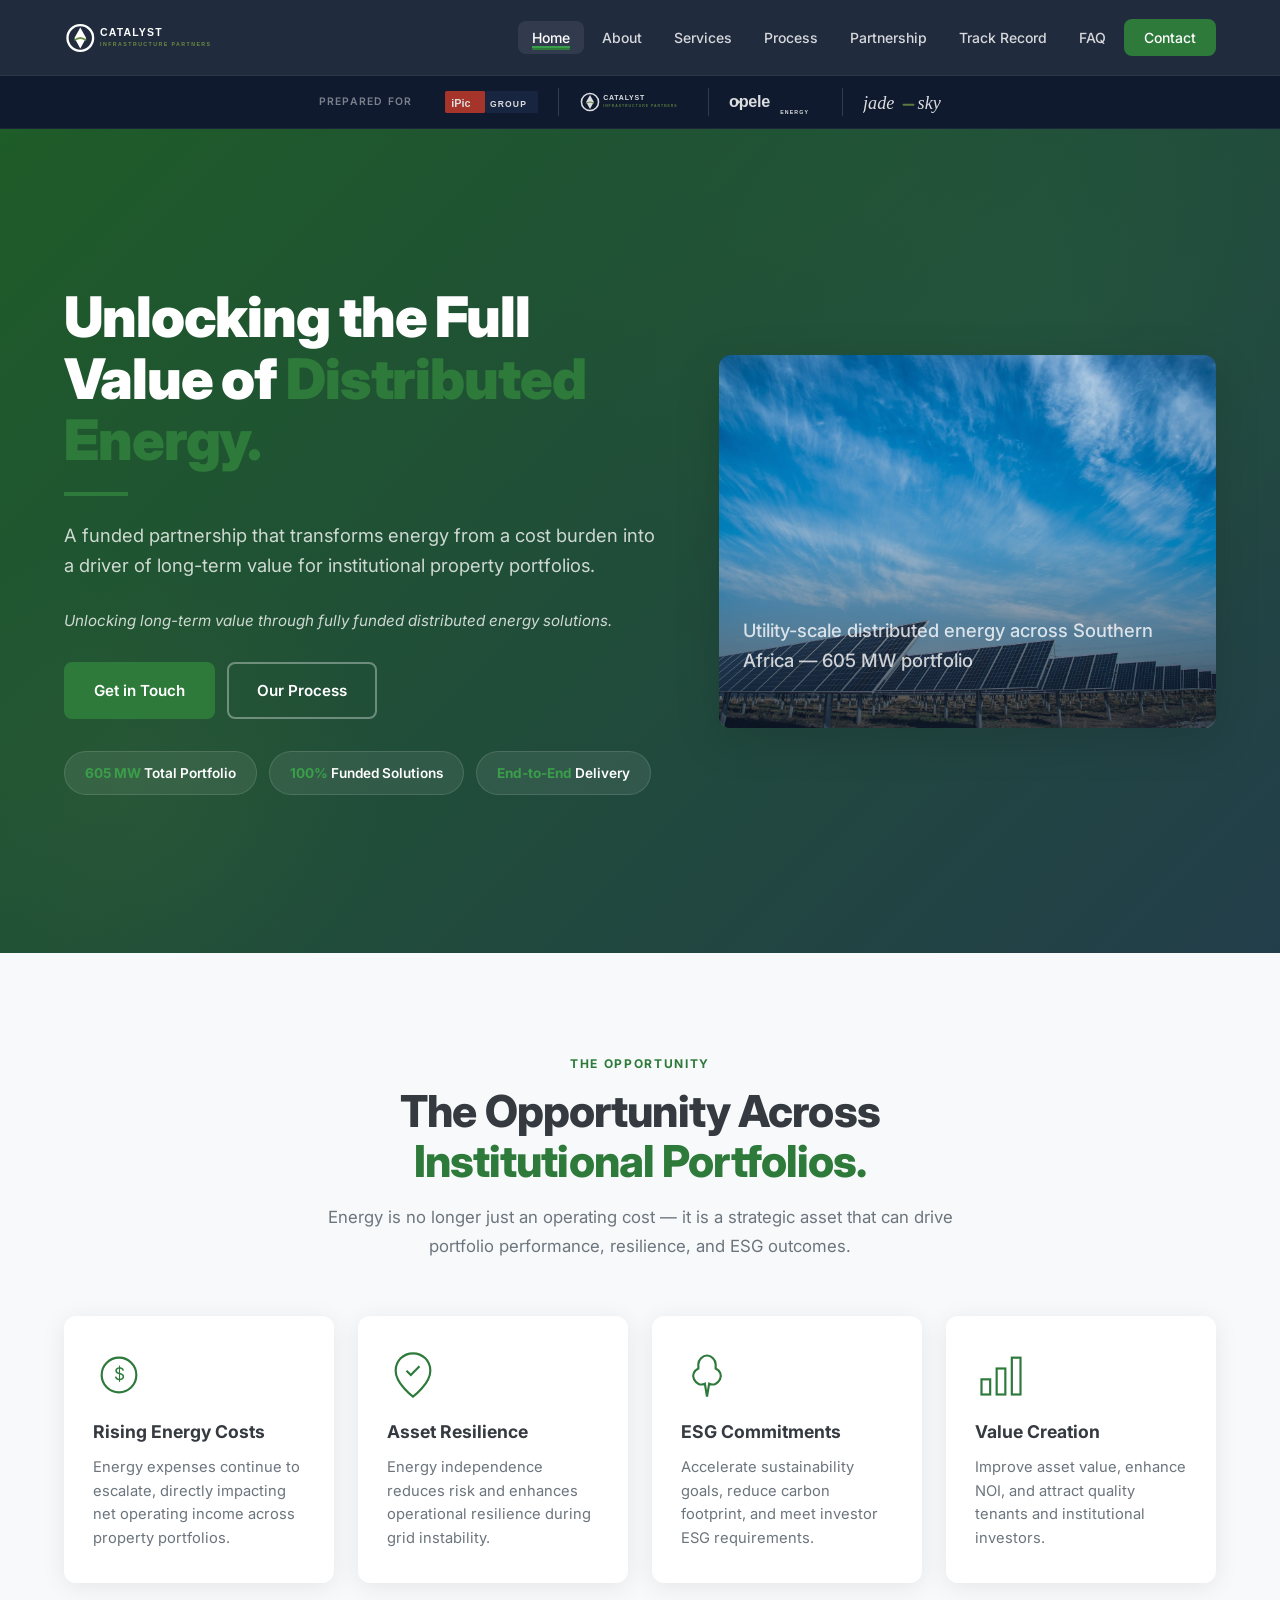
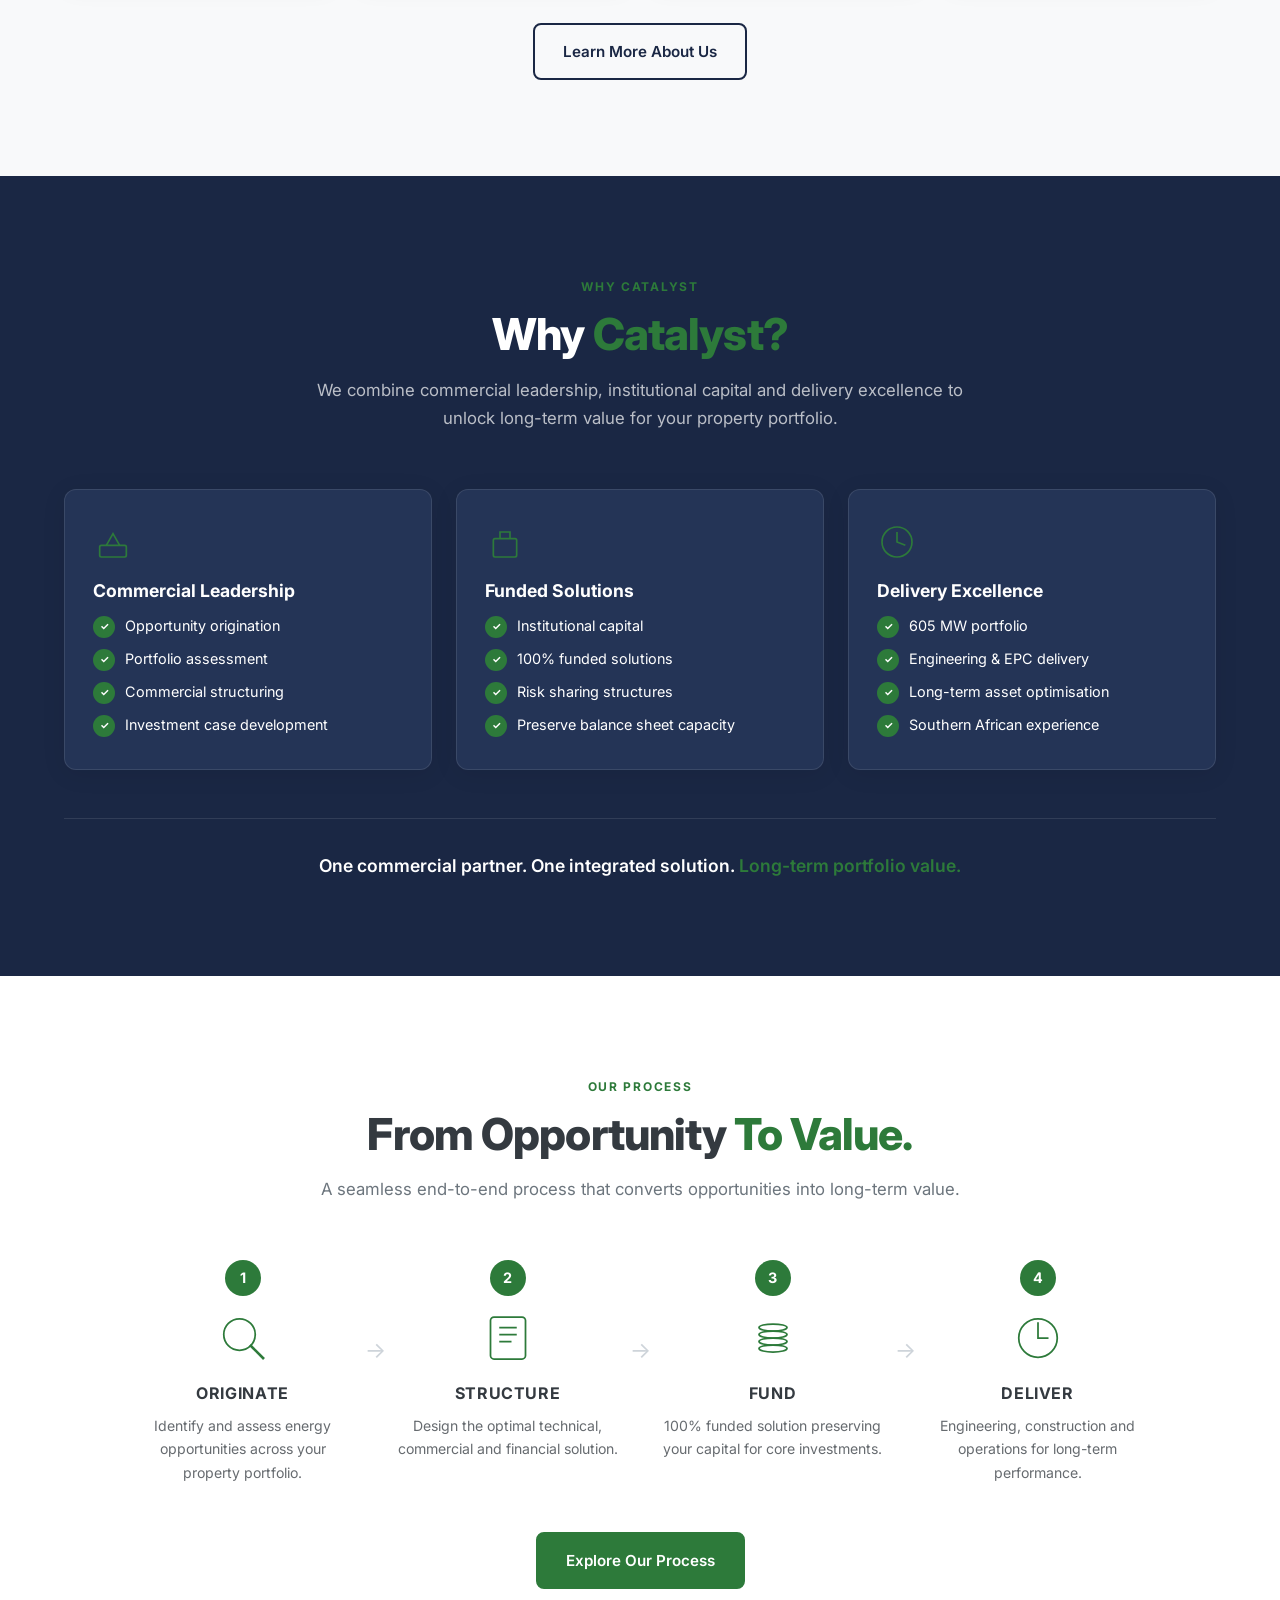
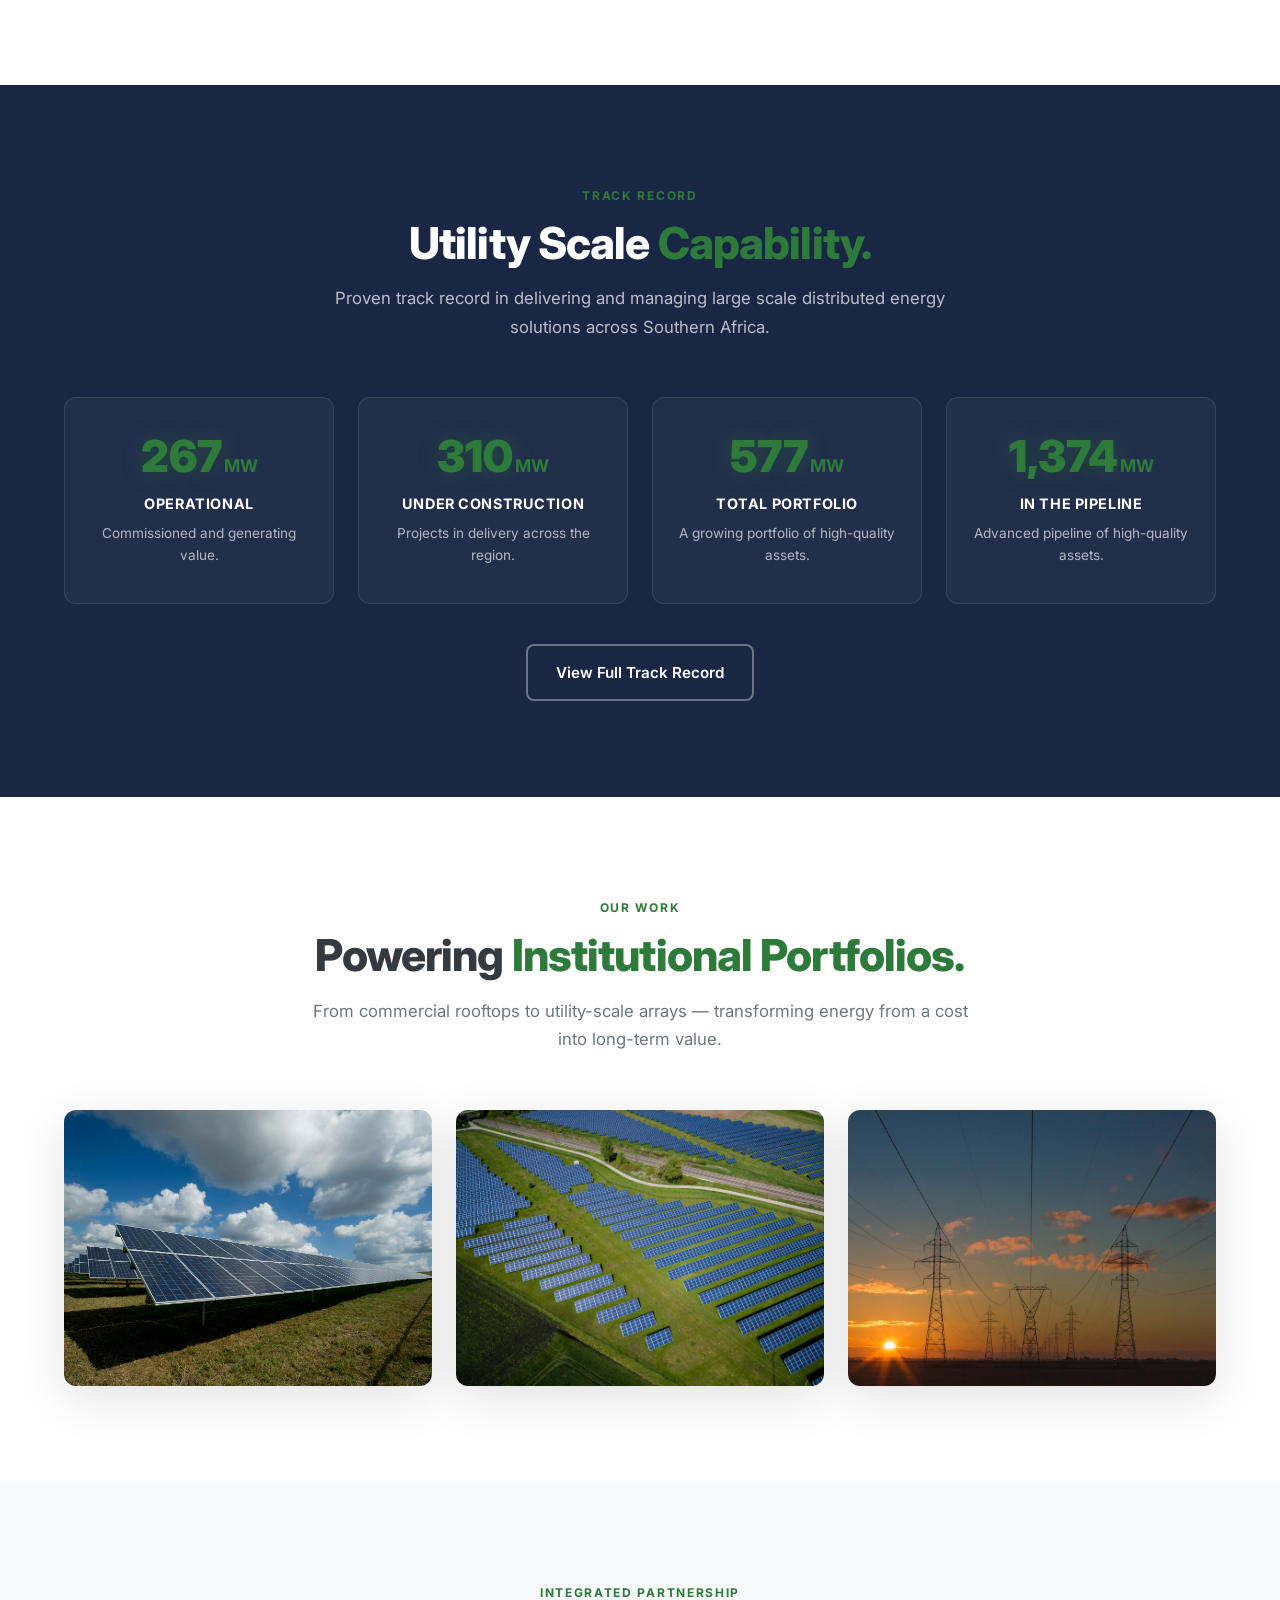
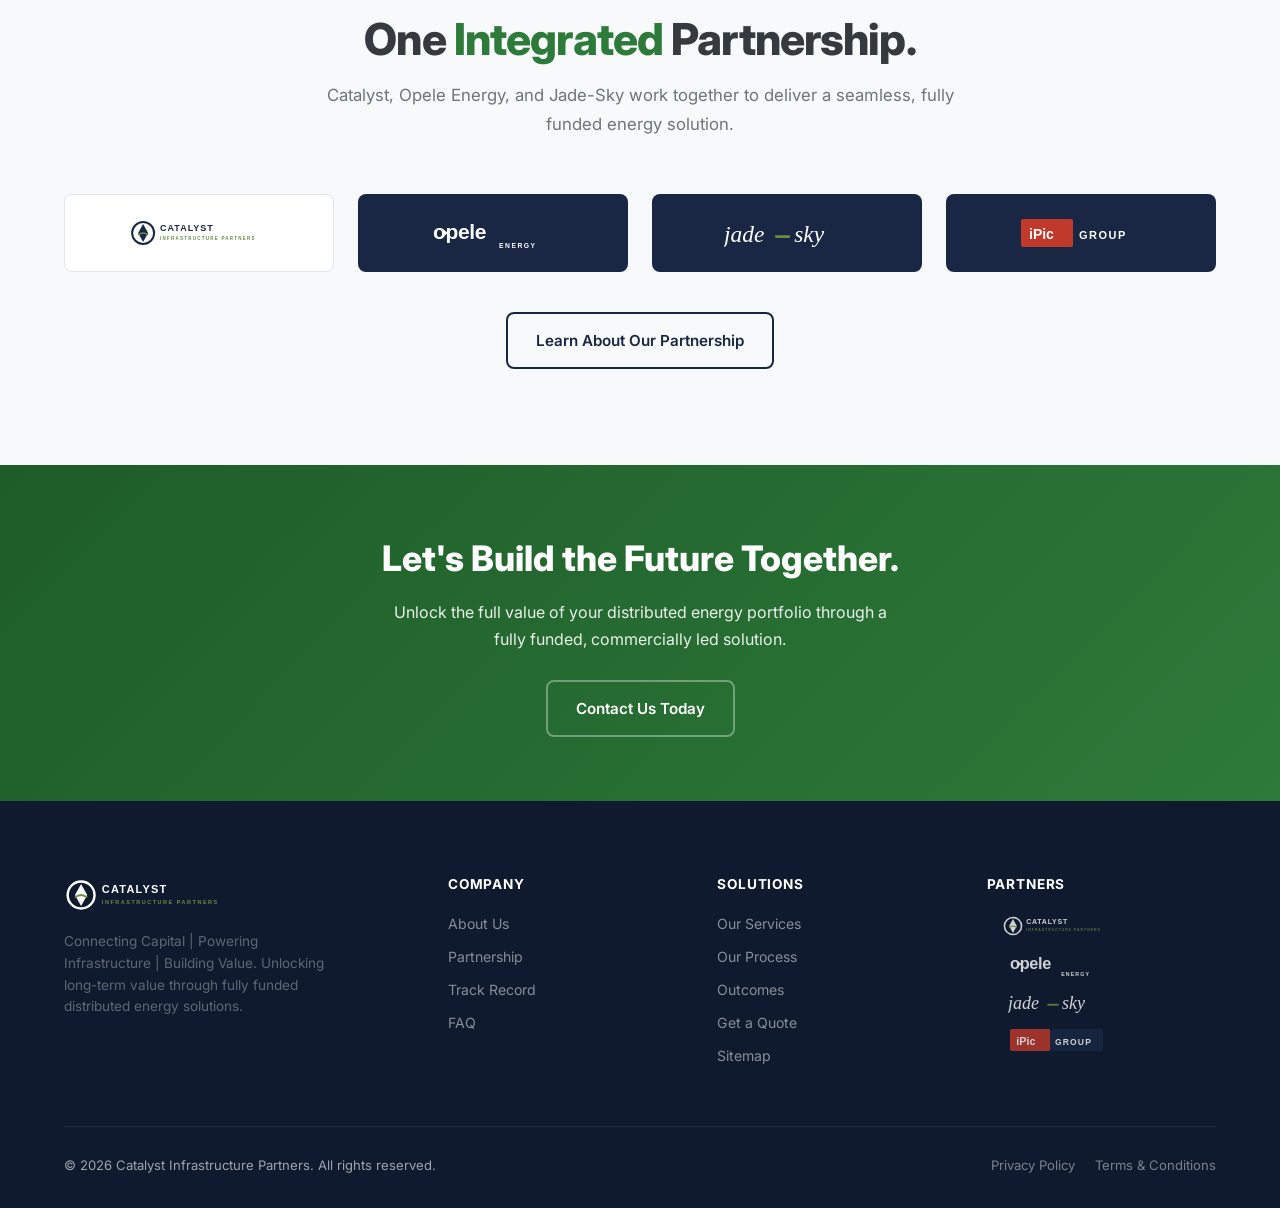
==== commit 846d10a8: "Add SEO foundation and hide public email from site content Remove visible email from legal pages whi" ====
--- a/index.html
+++ b/index.html
@@ -3,14 +3,74 @@
 <head>
     <meta charset="UTF-8">
     <meta name="viewport" content="width=device-width, initial-scale=1.0">
-    <title>Catalyst Infrastructure Partners | Distributed Energy Solutions</title>
-    <meta name="description" content="Unlock the full value of distributed energy. Catalyst Infrastructure Partners delivers fully funded solar and renewable energy solutions across Southern Africa.">
+    <title>Catalyst Infrastructure Partners | Fully Funded Distributed Energy Solutions South Africa</title>
+    <meta name="description" content="Unlock long-term portfolio value with fully funded solar and distributed energy solutions. Catalyst Infrastructure Partners connects capital, powers infrastructure, and builds value across Southern Africa.">
+    <meta name="keywords" content="distributed energy, solar energy South Africa, fully funded solar, institutional solar, rooftop PV, Catalyst Infrastructure Partners, renewable energy funding, property portfolio energy">
+    <meta name="author" content="Catalyst Infrastructure Partners">
+    <meta name="robots" content="index, follow, max-image-preview:large, max-snippet:-1, max-video-preview:-1">
+    <meta name="theme-color" content="#1a2744">
+    <meta name="geo.region" content="ZA">
+    <meta name="geo.placename" content="South Africa">
+    <link rel="canonical" href="https://beautiful-hummingbird-f5bb47.netlify.app/">
+
+    <!-- Open Graph -->
+    <meta property="og:type" content="website">
+    <meta property="og:url" content="https://beautiful-hummingbird-f5bb47.netlify.app/">
+    <meta property="og:title" content="Catalyst Infrastructure Partners | Distributed Energy Solutions">
+    <meta property="og:description" content="Unlock long-term portfolio value with fully funded solar and distributed energy solutions. Catalyst Infrastructure Partners connects capital, powers infrastructure, and builds value across Southern Africa.">
+    <meta property="og:image" content="https://beautiful-hummingbird-f5bb47.netlify.app/assets/images/og-image.jpg">
+    <meta property="og:image:width" content="1600">
+    <meta property="og:image:height" content="900">
+    <meta property="og:site_name" content="Catalyst Infrastructure Partners">
+    <meta property="og:locale" content="en_ZA">
+
+    <!-- Twitter Card -->
+    <meta name="twitter:card" content="summary_large_image">
+    <meta name="twitter:title" content="Catalyst Infrastructure Partners | Distributed Energy Solutions">
+    <meta name="twitter:description" content="Unlock long-term portfolio value with fully funded solar and distributed energy solutions. Catalyst Infrastructure Partners connects capital, powers infrastructure, and builds value across Southern Africa.">
+    <meta name="twitter:image" content="https://beautiful-hummingbird-f5bb47.netlify.app/assets/images/og-image.jpg">
+
+    <!-- Favicon & PWA -->
+    <link rel="icon" href="assets/favicon.svg" type="image/svg+xml">
+    <link rel="apple-touch-icon" href="assets/favicon.svg">
+    <link rel="manifest" href="site.webmanifest">
+
     <link rel="preconnect" href="https://fonts.googleapis.com">
     <link rel="preconnect" href="https://fonts.gstatic.com" crossorigin>
     <link href="https://fonts.googleapis.com/css2?family=Inter:wght@300;400;500;600;700;800;900&display=swap" rel="stylesheet">
     <link rel="stylesheet" href="css/styles.css">
     <link rel="stylesheet" href="css/animations.css">
-    <link rel="icon" href="assets/logos/catalyst-dark.svg" type="image/svg+xml">
+    
+<script type="application/ld+json">
+{
+  "@context": "https://schema.org",
+  "@type": "Organization",
+  "name": "Catalyst Infrastructure Partners",
+  "url": "https://beautiful-hummingbird-f5bb47.netlify.app",
+  "logo": "https://beautiful-hummingbird-f5bb47.netlify.app/assets/logos/catalyst-dark.svg",
+  "description": "Connecting Capital | Powering Infrastructure | Building Value. Fully funded distributed energy solutions across Southern Africa.",
+  "slogan": "Connecting Capital | Powering Infrastructure | Building Value",
+  "areaServed": "Southern Africa",
+  "contactPoint": [
+    {
+      "@type": "ContactPoint",
+      "telephone": "+27-79-502-1668",
+      "contactType": "sales",
+      "name": "Mahlatse Mokwatlo",
+      "availableLanguage": ["English"]
+    },
+    {
+      "@type": "ContactPoint",
+      "telephone": "+27-82-552-2423",
+      "contactType": "sales",
+      "name": "Nic Huisman",
+      "availableLanguage": ["English"]
+    }
+  ],
+  "sameAs": []
+}
+</script>
+    
 </head>
 <body data-page="home" class="page-loading">
     <div id="site-nav"></div>
@@ -35,17 +95,9 @@
                 </div>
             </div>
             <div class="hero-visual float-slow">
-                <div class="hero-visual-inner">
-                    <svg class="hero-solar-icon" viewBox="0 0 80 80" fill="none" stroke="currentColor" stroke-width="2">
-                        <rect x="10" y="40" width="60" height="30" rx="2"/>
-                        <line x1="10" y1="50" x2="70" y2="50"/><line x1="10" y1="60" x2="70" y2="60"/>
-                        <line x1="30" y1="40" x2="30" y2="70"/><line x1="50" y1="40" x2="50" y2="70"/>
-                        <circle cx="40" cy="20" r="12"/><line x1="40" y1="4" x2="40" y2="10"/>
-                        <line x1="24" y1="10" x2="28" y2="15"/><line x1="56" y1="10" x2="52" y2="15"/>
-                        <line x1="16" y1="24" x2="22" y2="26"/><line x1="64" y1="24" x2="58" y2="26"/>
-                    </svg>
-                    <p style="text-align:center;font-size:0.9rem;opacity:0.8;">Utility-scale distributed energy<br>across Southern Africa</p>
-                </div>
+                <img src="assets/images/solar-field-sunset.jpg" alt="Large-scale solar panel array generating clean energy at sunset across Southern Africa" width="800" height="600" loading="eager" fetchpriority="high">
+                <div class="hero-visual-overlay"></div>
+                <p class="hero-visual-caption">Utility-scale distributed energy across Southern Africa — 605 MW portfolio</p>
             </div>
         </div>
     </section>
@@ -173,6 +225,28 @@
         </div>
     </section>
 
+    <!-- Visual Gallery -->
+    <section class="section">
+        <div class="container">
+            <div class="section-header reveal">
+                <span class="section-label">Our Work</span>
+                <h2 class="section-title">Powering <span class="text-green">Institutional Portfolios.</span></h2>
+                <p class="section-subtitle">From commercial rooftops to utility-scale arrays — transforming energy from a cost into long-term value.</p>
+            </div>
+            <div class="cards-grid three-col stagger-children reveal">
+                <div class="img-card">
+                    <img src="assets/images/solar-rooftop.jpg" alt="Rooftop solar PV installation on a commercial building for institutional property portfolios" width="600" height="450" loading="lazy">
+                </div>
+                <div class="img-card">
+                    <img src="assets/images/solar-panels-close.jpg" alt="High-efficiency solar photovoltaic panels used in fully funded distributed energy projects" width="600" height="450" loading="lazy">
+                </div>
+                <div class="img-card">
+                    <img src="assets/images/commercial-building.jpg" alt="Modern commercial property ready for distributed energy and solar infrastructure upgrades" width="600" height="450" loading="lazy">
+                </div>
+            </div>
+        </div>
+    </section>
+
     <!-- Partner Logos -->
     <section class="section section-gray">
         <div class="container">
--- a/css/styles.css
+++ b/css/styles.css
@@ -42,6 +42,66 @@
 
 img { max-width: 100%; height: auto; display: block; }
 
+.content-image {
+    width: 100%;
+    height: 100%;
+    object-fit: cover;
+    border-radius: var(--radius);
+}
+
+.hero-visual img {
+    position: absolute;
+    inset: 0;
+    width: 100%;
+    height: 100%;
+    object-fit: cover;
+}
+
+.hero-visual-overlay {
+    position: absolute;
+    inset: 0;
+    background: linear-gradient(to top, rgba(15,26,46,0.75) 0%, rgba(15,26,46,0.2) 50%, transparent 100%);
+    z-index: 1;
+}
+
+.hero-visual-caption {
+    position: absolute;
+    bottom: 24px;
+    left: 24px;
+    right: 24px;
+    z-index: 2;
+    color: var(--white);
+    font-size: 0.9rem;
+    font-weight: 500;
+}
+
+.img-card {
+    border-radius: var(--radius);
+    overflow: hidden;
+    box-shadow: var(--shadow-lg);
+    aspect-ratio: 4/3;
+}
+
+.img-card img {
+    width: 100%;
+    height: 100%;
+    object-fit: cover;
+    transition: transform 0.6s ease;
+}
+
+.img-card:hover img { transform: scale(1.05); }
+
+.sr-only {
+    position: absolute;
+    width: 1px;
+    height: 1px;
+    padding: 0;
+    margin: -1px;
+    overflow: hidden;
+    clip: rect(0,0,0,0);
+    border: 0;
+}
+
 a { color: inherit; }
 
 /* ── NAVBAR ── */
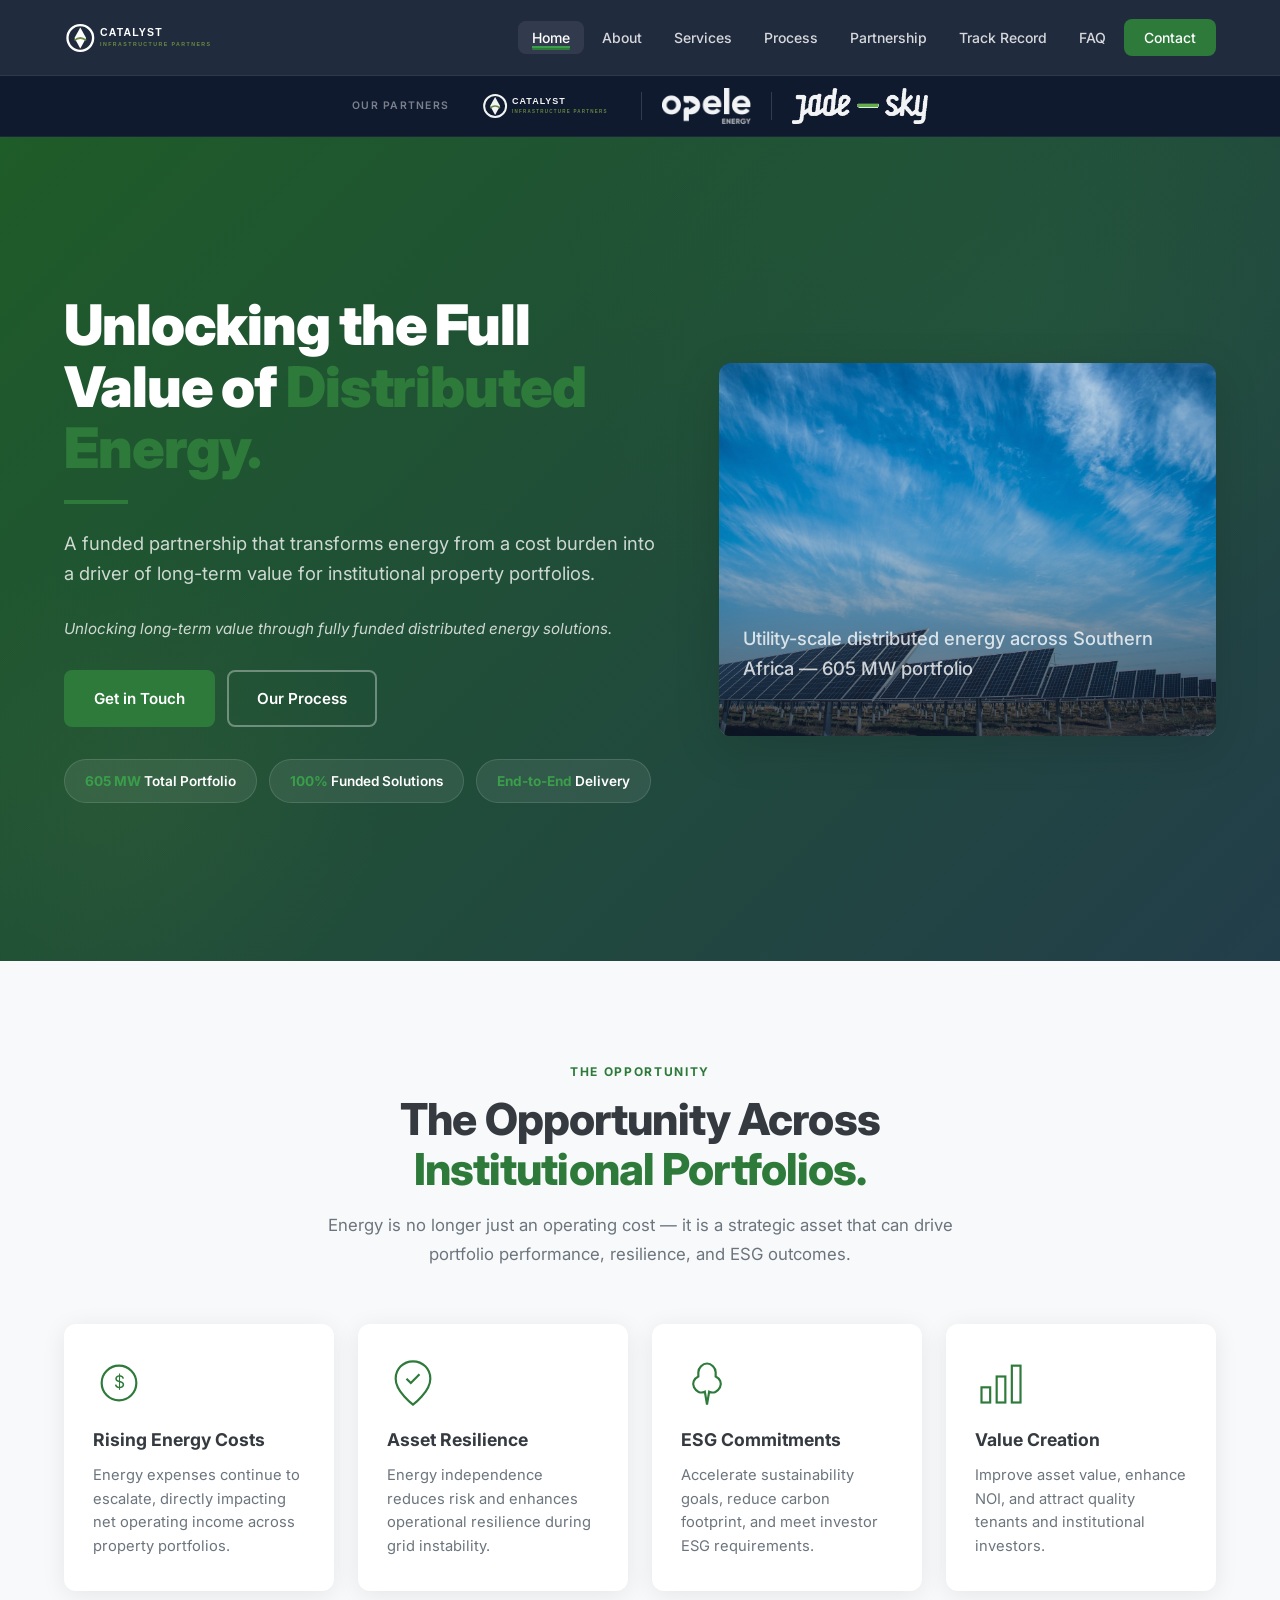
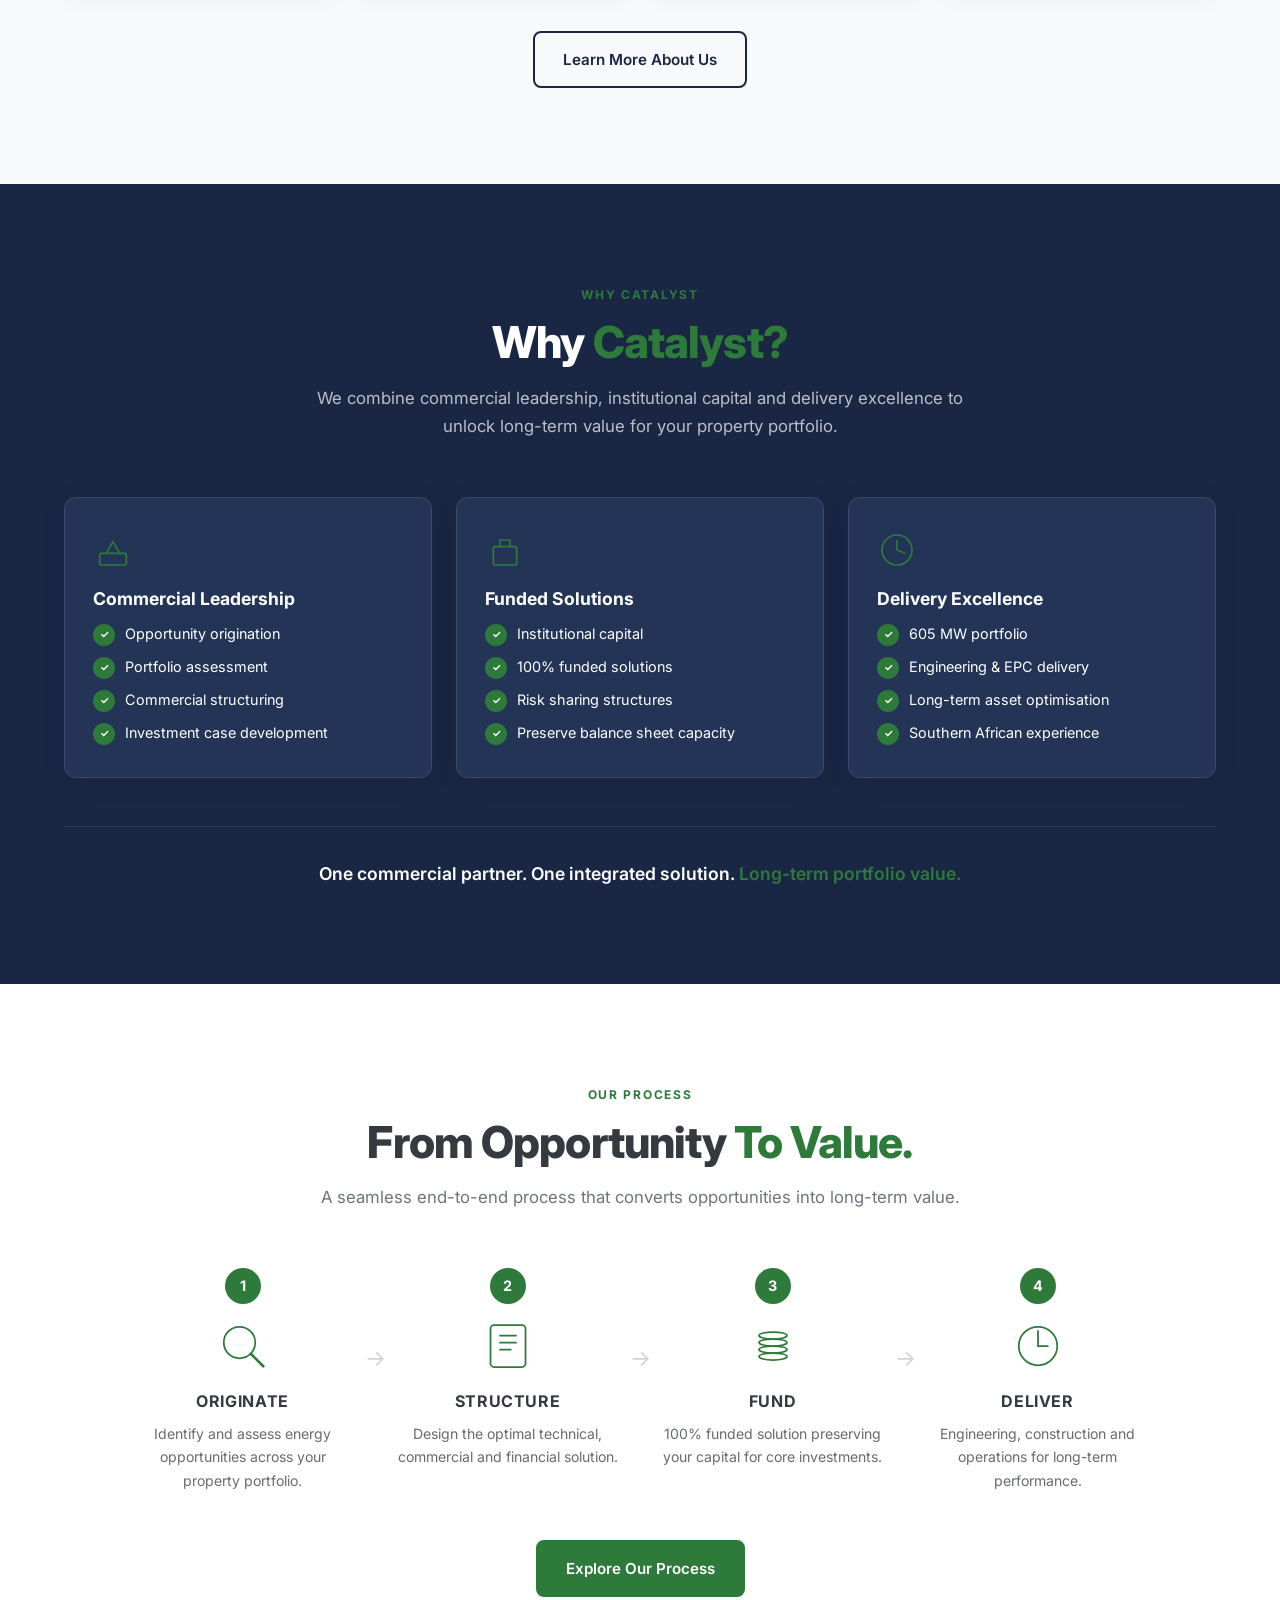
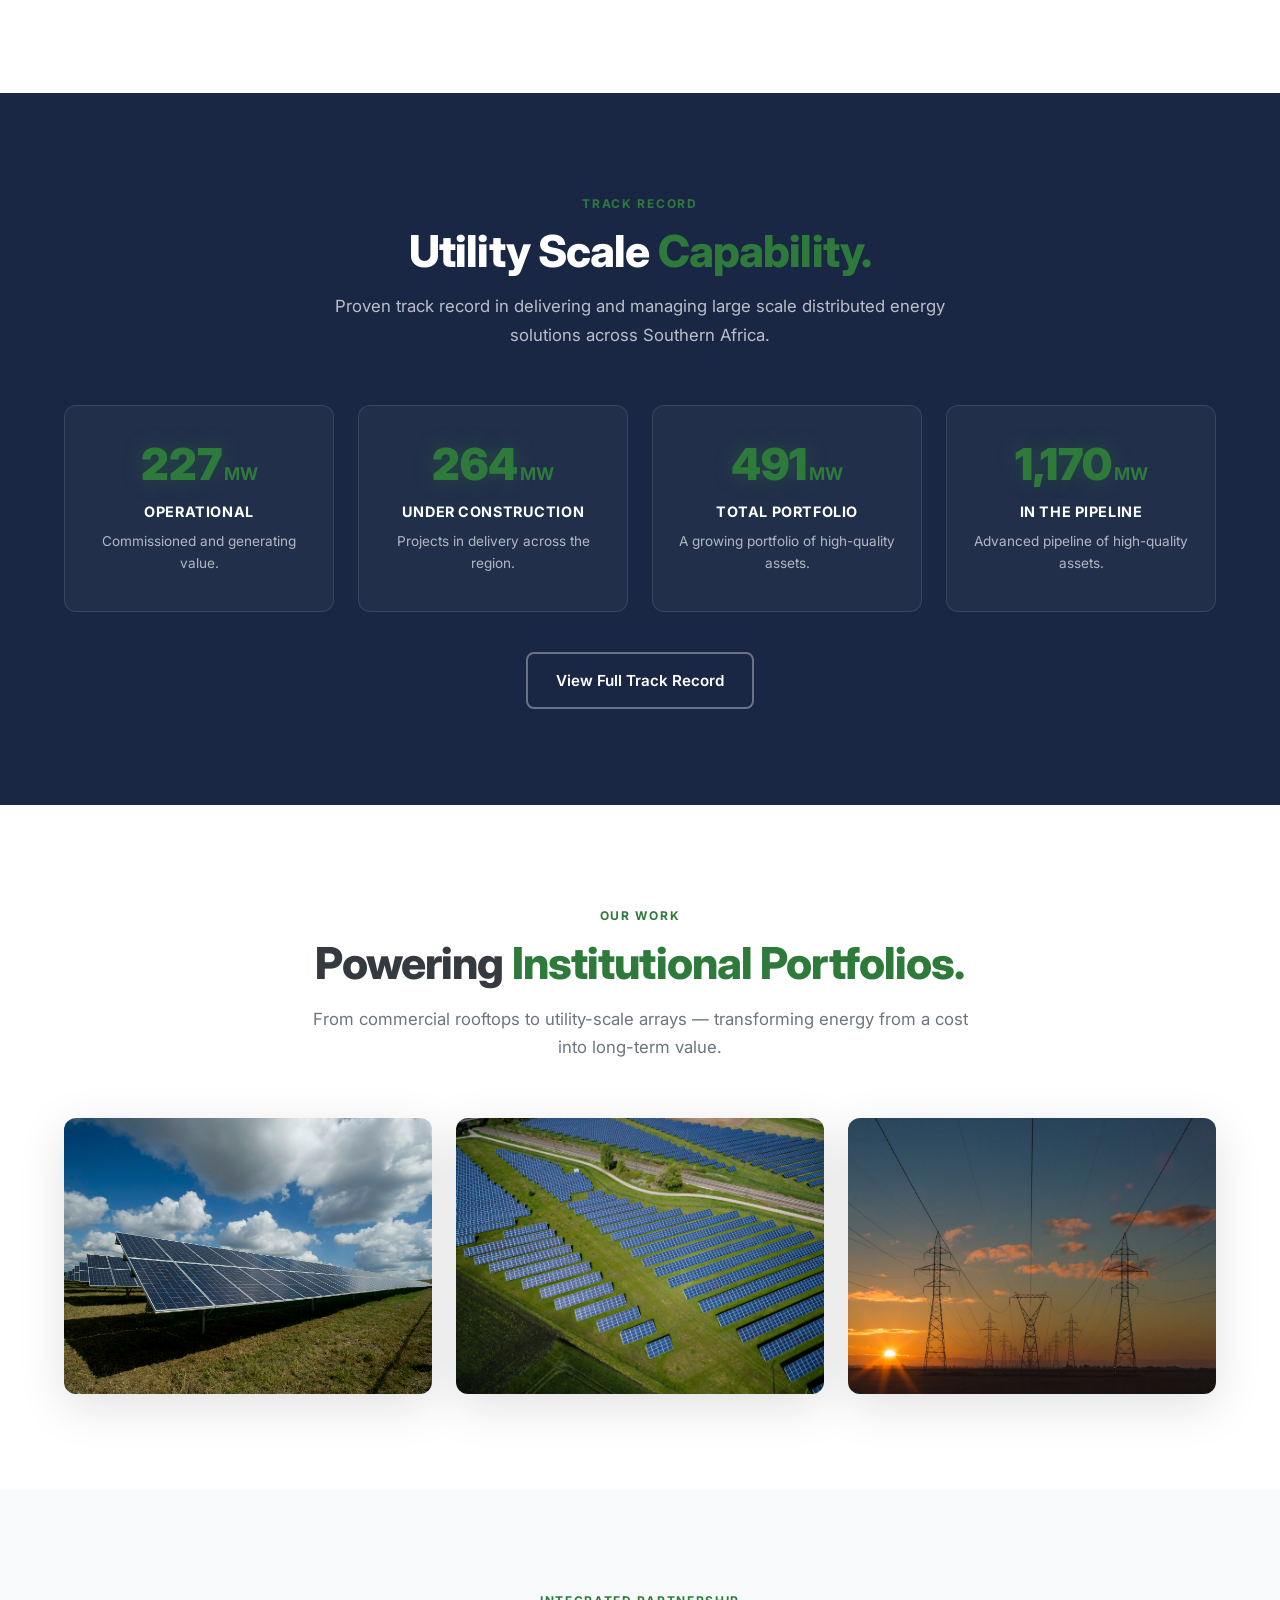
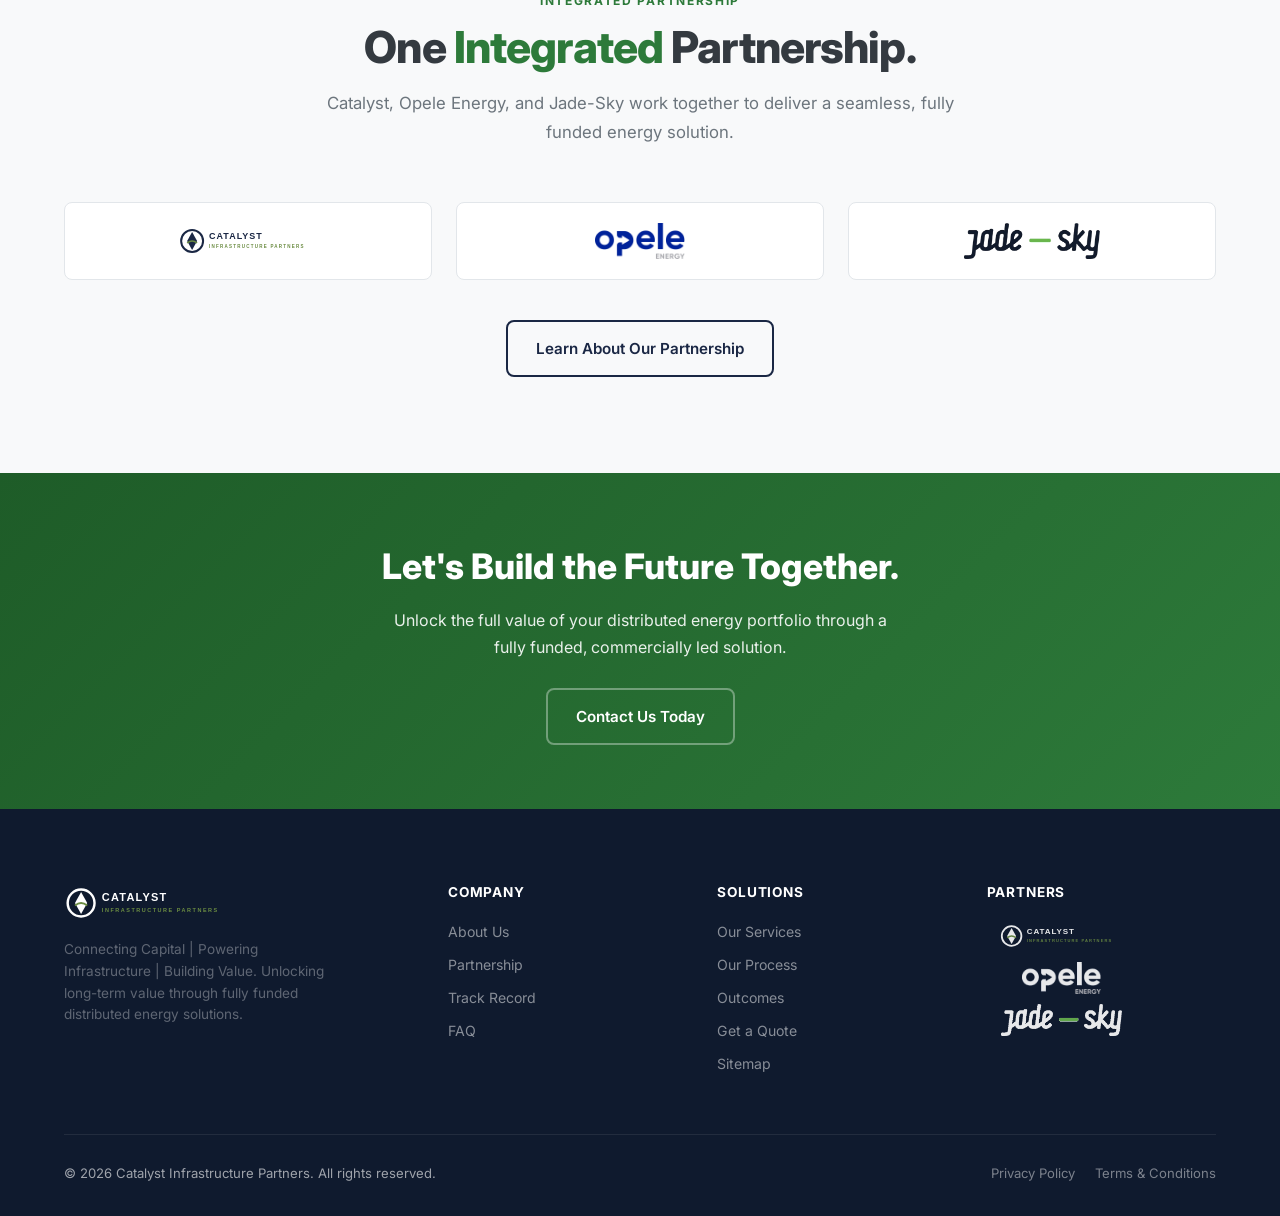
==== commit f93f87fb: "Update Opele and Jade-Sky logos and remove Ipic Group Replace placeholder SVGs with official logo as" ====
--- a/index.html
+++ b/index.html
@@ -255,11 +255,10 @@
                 <h2 class="section-title">One <span class="text-green">Integrated</span> Partnership.</h2>
                 <p class="section-subtitle">Catalyst, Opele Energy, and Jade-Sky work together to deliver a seamless, fully funded energy solution.</p>
             </div>
-            <div class="cards-grid four-col reveal">
+            <div class="cards-grid three-col reveal">
                 <div class="logo-card light"><img src="assets/logos/catalyst-dark.svg" alt="Catalyst Infrastructure Partners"></div>
-                <div class="logo-card"><img src="assets/logos/opele-energy.svg" alt="Opele Energy"></div>
-                <div class="logo-card"><img src="assets/logos/jade-sky.svg" alt="Jade-Sky"></div>
-                <div class="logo-card"><img src="assets/logos/ipic-group.svg" alt="Ipic Group"></div>
+                <div class="logo-card light"><img src="assets/logos/opele-energy.png" alt="Opele Energy"></div>
+                <div class="logo-card light"><img src="assets/logos/jade-sky.png" alt="Jade-Sky"></div>
             </div>
             <div style="text-align:center;margin-top:40px;" class="reveal">
                 <a href="partnership.html" class="btn btn-outline-dark">Learn About Our Partnership</a>
--- a/css/styles.css
+++ b/css/styles.css
@@ -224,11 +224,11 @@
 }
 
 .partner-bar-logos img {
-    height: 28px;
+    height: 36px;
     width: auto;
-    max-width: 140px;
+    max-width: 160px;
     object-fit: contain;
-    opacity: 0.85;
+    opacity: 0.95;
     transition: var(--transition);
 }
 
@@ -883,7 +883,7 @@
     gap: 10px;
 }
 
-.footer-partners img { height: 28px; width: auto; max-width: 140px; object-fit: contain; opacity: 0.8; }
+.footer-partners img { height: 32px; width: auto; max-width: 150px; object-fit: contain; opacity: 0.9; }
 
 .footer-bottom {
     padding-top: 28px;
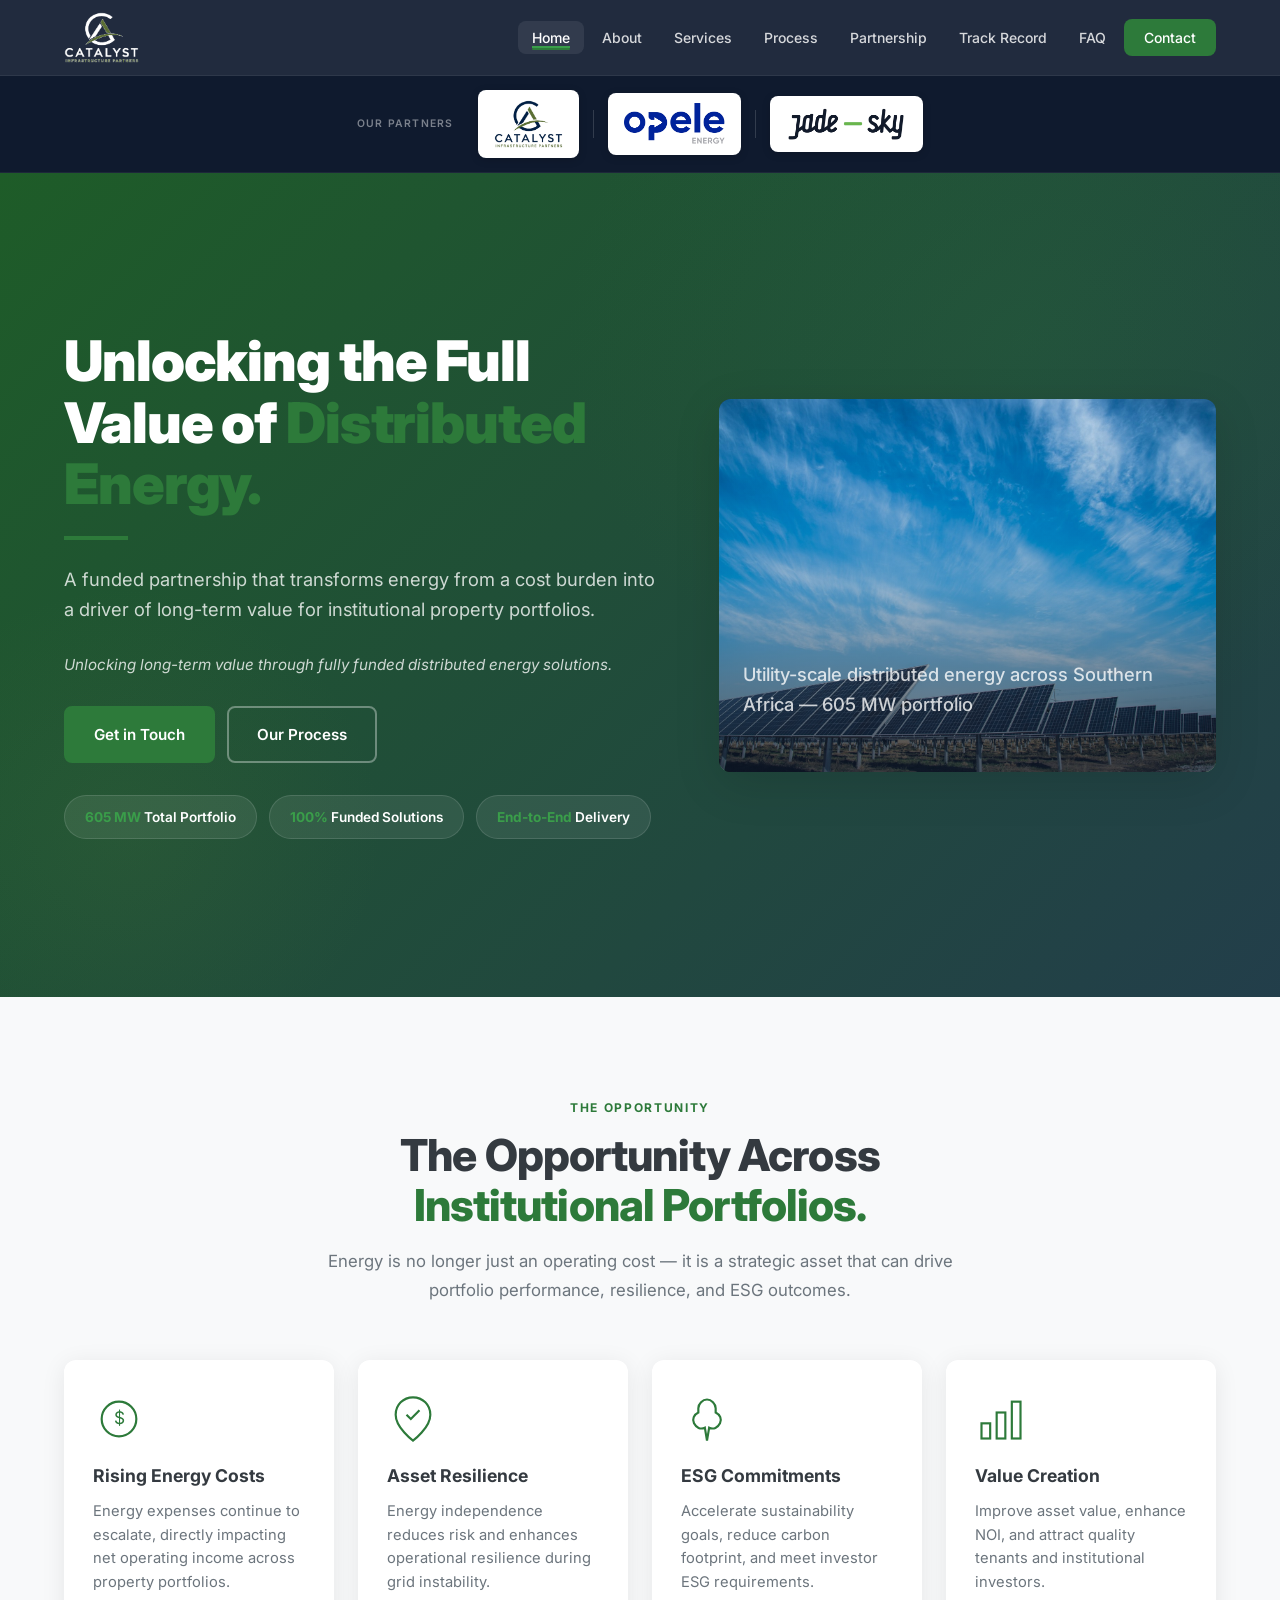
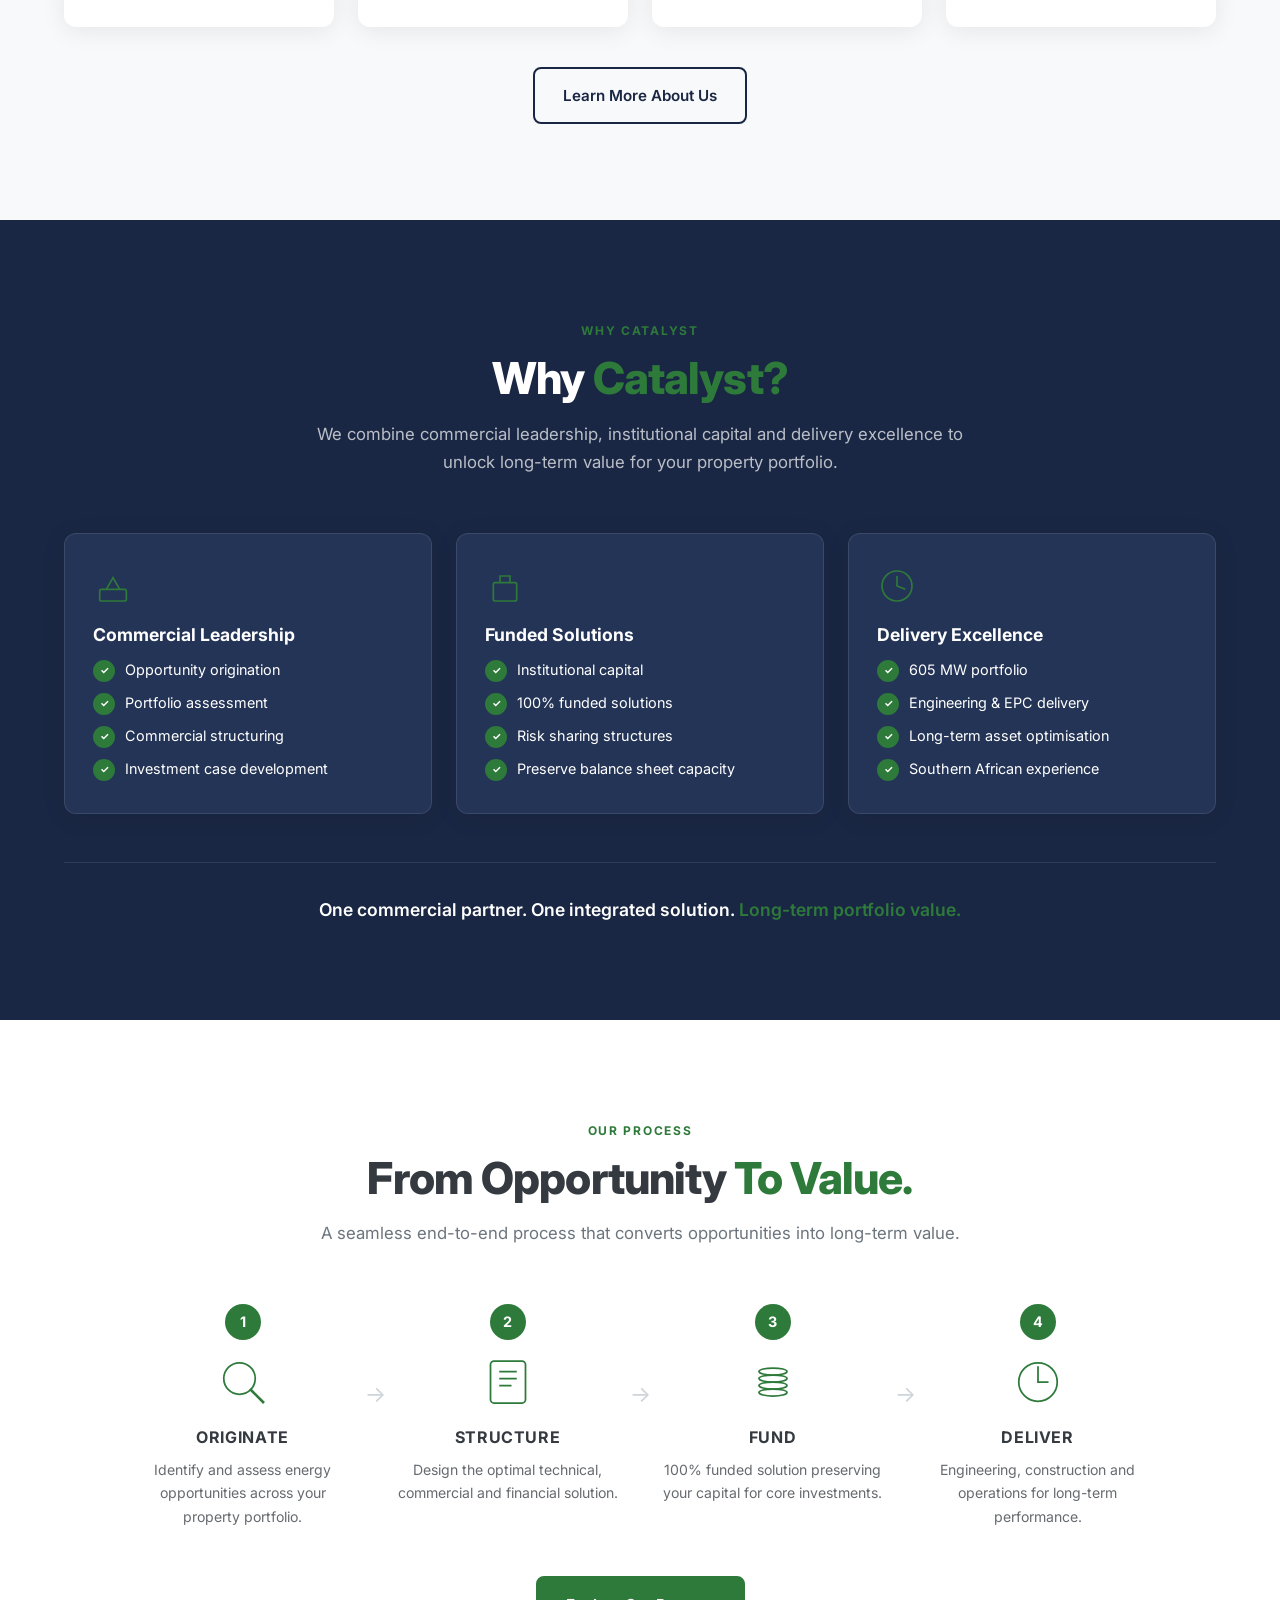
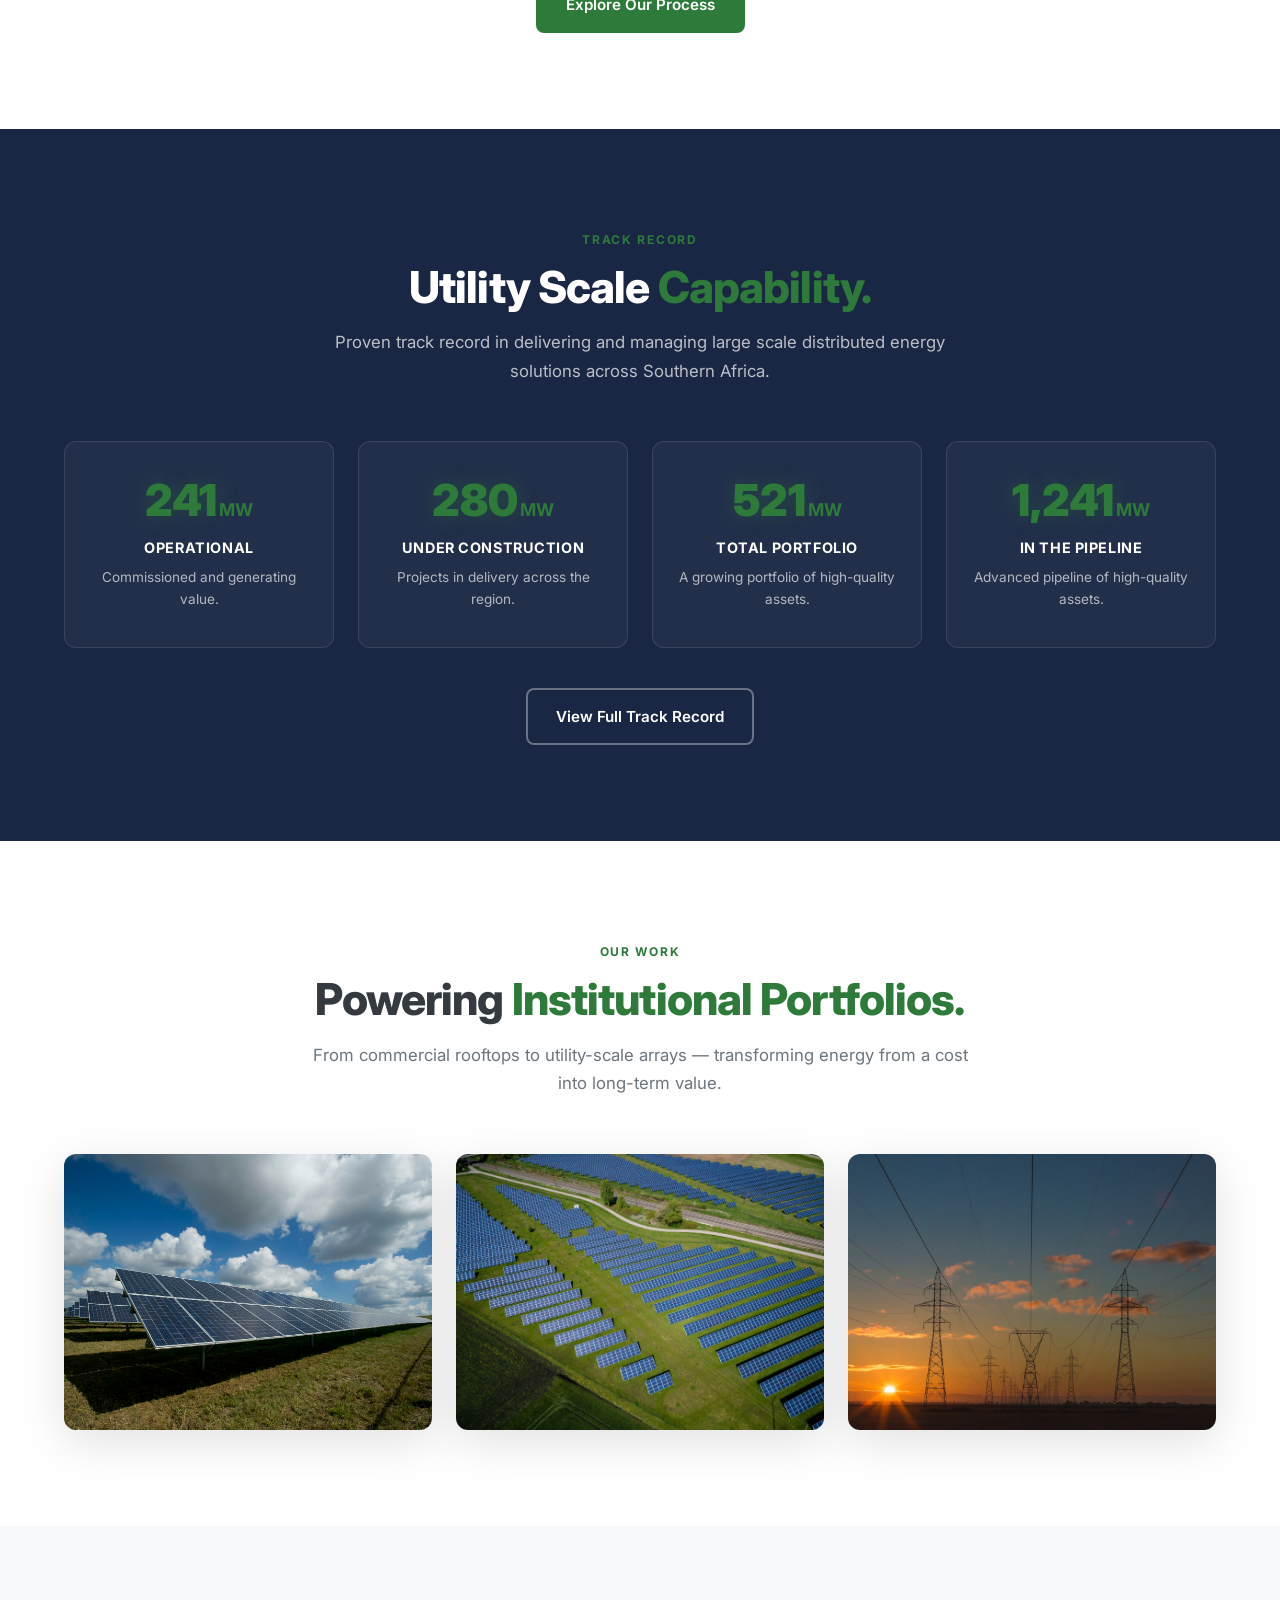
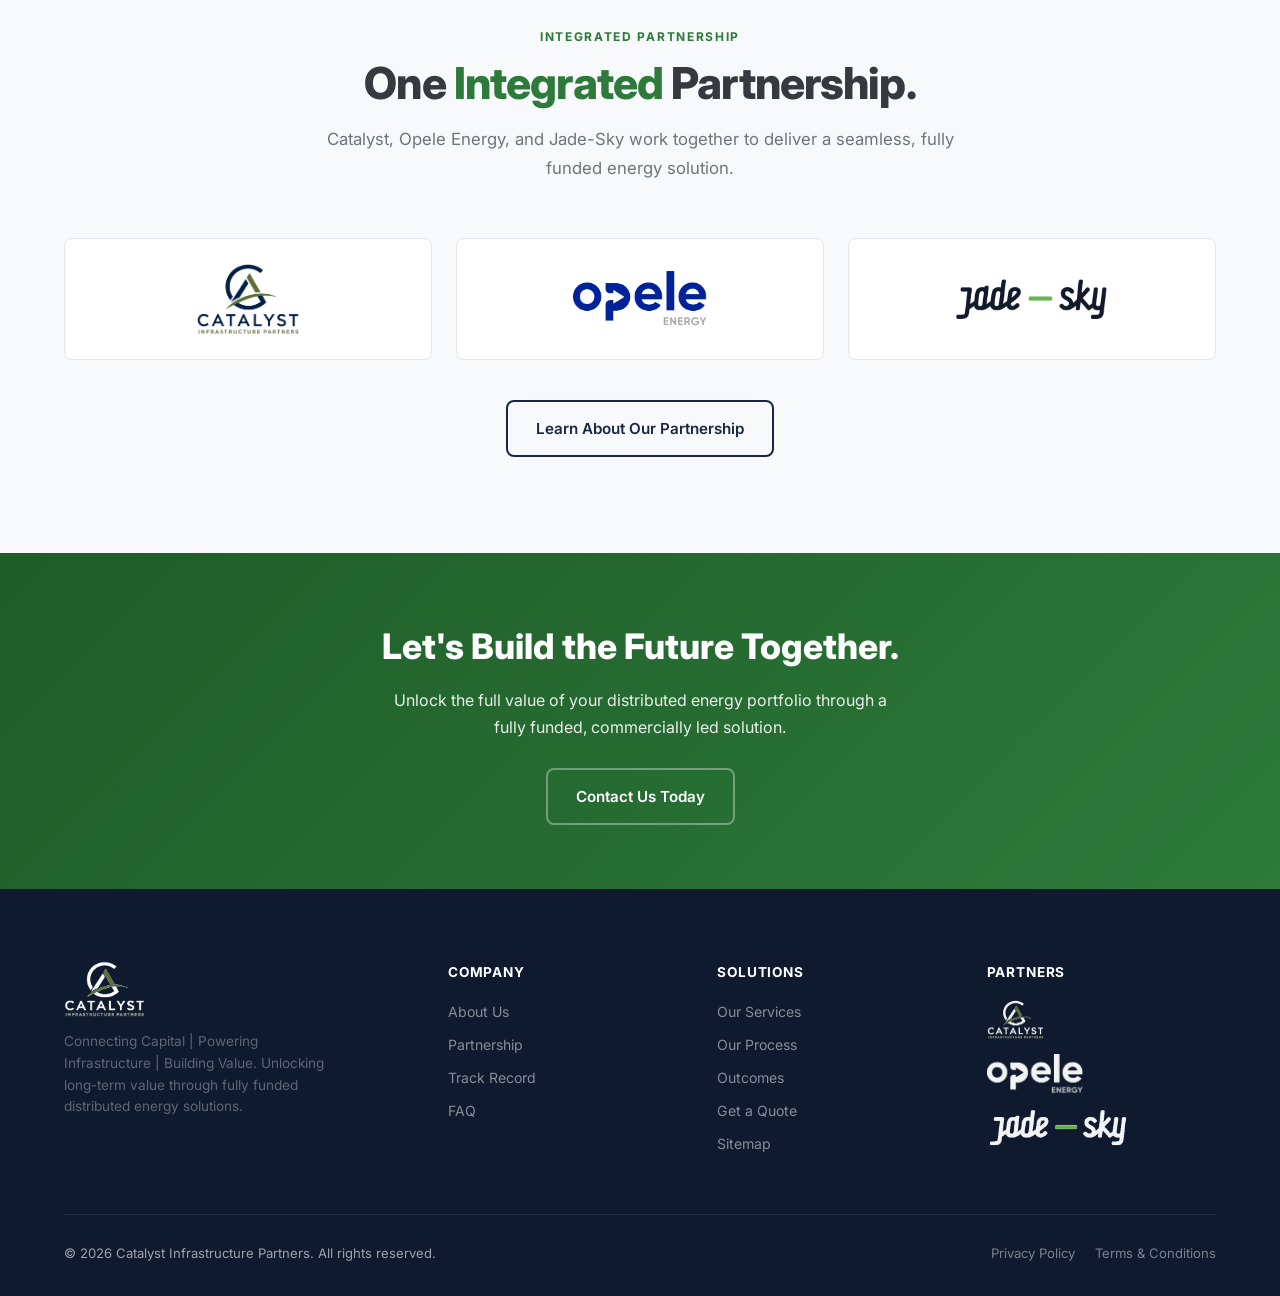
==== commit bca18fb9: "Fix partner logos display with official assets Reprocess Opele, Jade-Sky and Catalyst logos with tra" ====
--- a/index.html
+++ b/index.html
@@ -47,7 +47,7 @@
   "@type": "Organization",
   "name": "Catalyst Infrastructure Partners",
   "url": "https://beautiful-hummingbird-f5bb47.netlify.app",
-  "logo": "https://beautiful-hummingbird-f5bb47.netlify.app/assets/logos/catalyst-dark.svg",
+  "logo": "https://beautiful-hummingbird-f5bb47.netlify.app/assets/logos/catalyst.png",
   "description": "Connecting Capital | Powering Infrastructure | Building Value. Fully funded distributed energy solutions across Southern Africa.",
   "slogan": "Connecting Capital | Powering Infrastructure | Building Value",
   "areaServed": "Southern Africa",
@@ -256,9 +256,9 @@
                 <p class="section-subtitle">Catalyst, Opele Energy, and Jade-Sky work together to deliver a seamless, fully funded energy solution.</p>
             </div>
             <div class="cards-grid three-col reveal">
-                <div class="logo-card light"><img src="assets/logos/catalyst-dark.svg" alt="Catalyst Infrastructure Partners"></div>
-                <div class="logo-card light"><img src="assets/logos/opele-energy.png" alt="Opele Energy"></div>
-                <div class="logo-card light"><img src="assets/logos/jade-sky.png" alt="Jade-Sky"></div>
+                <div class="logo-card light"><img src="assets/logos/catalyst-compact.png" alt="Catalyst Infrastructure Partners" class="logo-catalyst"></div>
+                <div class="logo-card light"><img src="assets/logos/opele-energy.png" alt="Opele Energy" class="logo-opele"></div>
+                <div class="logo-card light"><img src="assets/logos/jade-sky.png" alt="Jade-Sky" class="logo-jade"></div>
             </div>
             <div style="text-align:center;margin-top:40px;" class="reveal">
                 <a href="partnership.html" class="btn btn-outline-dark">Learn About Our Partnership</a>
--- a/css/styles.css
+++ b/css/styles.css
@@ -130,7 +130,12 @@
     gap: 24px;
 }
 
-.nav-logo img { height: 42px; width: auto; }
+.nav-logo img {
+    height: 52px;
+    width: auto;
+    max-width: 170px;
+    object-fit: contain;
+}
 
 .nav-links {
     display: flex;
@@ -195,7 +200,7 @@
 .partner-bar {
     background: var(--navy-dark);
     border-bottom: 1px solid rgba(255,255,255,0.06);
-    padding: 12px 0;
+    padding: 14px 0;
     margin-top: var(--nav-height);
 }
 
@@ -204,7 +209,7 @@
     align-items: center;
     justify-content: center;
     flex-wrap: wrap;
-    gap: 8px 24px;
+    gap: 12px 20px;
 }
 
 .partner-bar-label {
@@ -213,26 +218,54 @@
     letter-spacing: 0.12em;
     text-transform: uppercase;
     color: rgba(255,255,255,0.45);
-    margin-right: 8px;
+    margin-right: 4px;
 }
 
 .partner-bar-logos {
     display: flex;
     align-items: center;
-    gap: 20px;
+    gap: 14px;
     flex-wrap: wrap;
 }
 
-.partner-bar-logos img {
-    height: 36px;
+.partner-logo-wrap {
+    display: flex;
+    align-items: center;
+    justify-content: center;
+    background: #ffffff;
+    border-radius: 8px;
+    padding: 10px 16px;
+    min-height: 56px;
+    box-shadow: 0 2px 8px rgba(0,0,0,0.15);
+}
+
+.partner-logo {
+    display: block;
     width: auto;
-    max-width: 160px;
+    height: auto;
+    max-height: 40px;
+    max-width: 150px;
     object-fit: contain;
-    opacity: 0.95;
-    transition: var(--transition);
-}
-
-.partner-bar-logos img:hover { opacity: 1; transform: scale(1.03); }
+    opacity: 1;
+    transition: var(--transition);
+}
+
+.partner-logo--catalyst {
+    max-height: 48px;
+    max-width: 110px;
+}
+
+.partner-logo--opele {
+    max-height: 42px;
+    max-width: 150px;
+}
+
+.partner-logo--jade {
+    max-height: 34px;
+    max-width: 150px;
+}
+
+.partner-logo-wrap:hover .partner-logo { transform: scale(1.04); }
 
 .partner-divider {
     width: 1px;
@@ -246,15 +279,34 @@
     display: flex;
     align-items: center;
     justify-content: center;
-    padding: 20px 28px;
+    padding: 24px 28px;
     border-radius: var(--radius-sm);
-    background: var(--navy);
-    min-height: 72px;
+    background: var(--white);
+    border: 1px solid var(--gray-200);
+    min-height: 96px;
 }
 
 .logo-card.light { background: var(--white); border: 1px solid var(--gray-200); }
-.logo-card img { height: 36px; width: auto; max-width: 180px; object-fit: contain; }
-.logo-card.wide img { max-width: 220px; height: 32px; }
+.logo-card img {
+    height: auto;
+    width: auto;
+    max-height: 52px;
+    max-width: 200px;
+    object-fit: contain;
+}
+.logo-card img.logo-catalyst {
+    max-height: 72px;
+    max-width: 140px;
+}
+.logo-card img.logo-opele {
+    max-height: 56px;
+    max-width: 200px;
+}
+.logo-card img.logo-jade {
+    max-height: 44px;
+    max-width: 200px;
+}
+.logo-card.wide img { max-width: 220px; max-height: 48px; }
 
 /* ── PAGE HERO ── */
 .page-hero {
@@ -854,7 +906,14 @@
     margin-bottom: 48px;
 }
 
-.footer-logo { height: 44px; margin-bottom: 14px; }
+.footer-logo {
+    height: auto;
+    max-height: 56px;
+    width: auto;
+    max-width: 160px;
+    object-fit: contain;
+    margin-bottom: 14px;
+}
 .footer-tagline { font-size: 0.85rem; opacity: 0.55; line-height: 1.6; max-width: 280px; }
 
 .footer-col h4 {
@@ -880,10 +939,18 @@
 .footer-partners {
     display: flex;
     flex-direction: column;
-    gap: 10px;
-}
-
-.footer-partners img { height: 32px; width: auto; max-width: 150px; object-fit: contain; opacity: 0.9; }
+    gap: 14px;
+    align-items: flex-start;
+}
+
+.footer-partners img {
+    height: auto;
+    width: auto;
+    max-height: 40px;
+    max-width: 160px;
+    object-fit: contain;
+    opacity: 0.95;
+}
 
 .footer-bottom {
     padding-top: 28px;
@@ -1011,6 +1078,7 @@
 
     .partner-bar-logos { justify-content: center; }
     .partner-divider { display: none; }
+    .partner-logo-wrap { min-height: 48px; padding: 8px 12px; }
 }
 
 @media (max-width: 480px) {
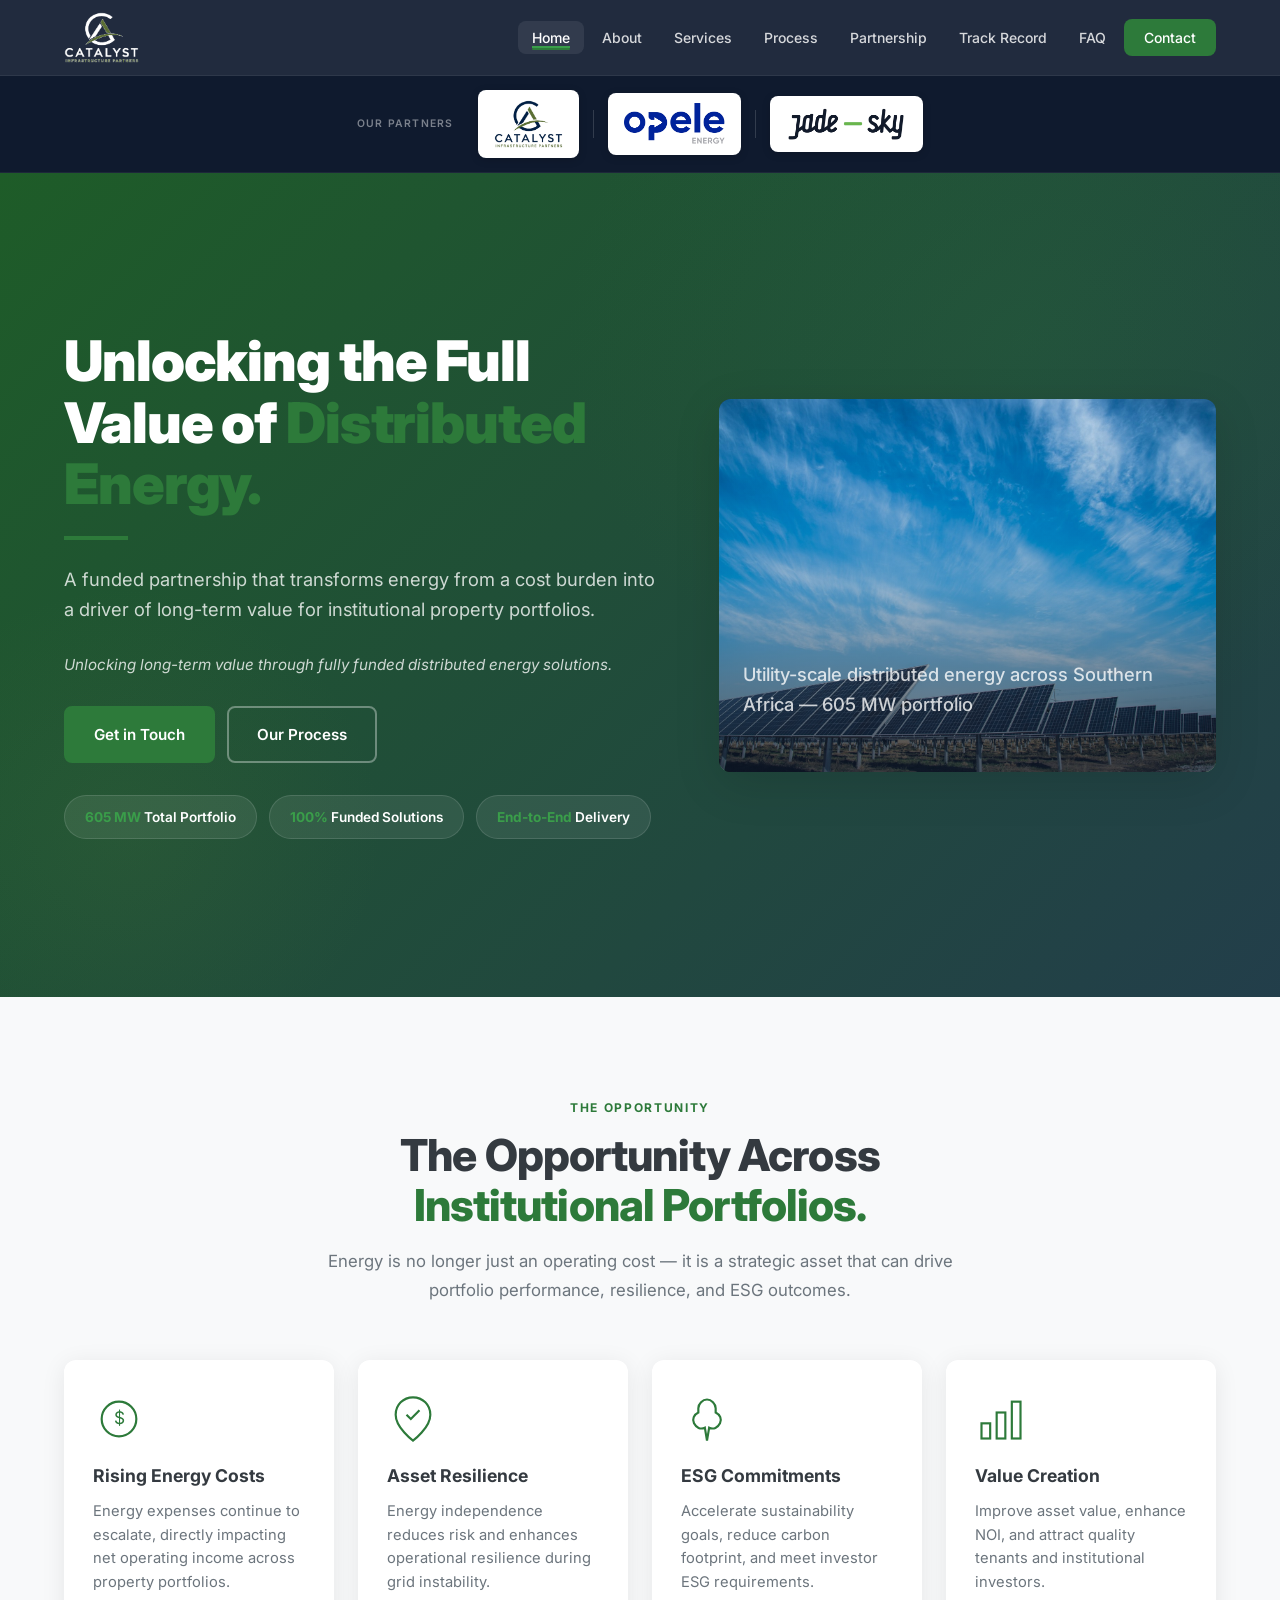
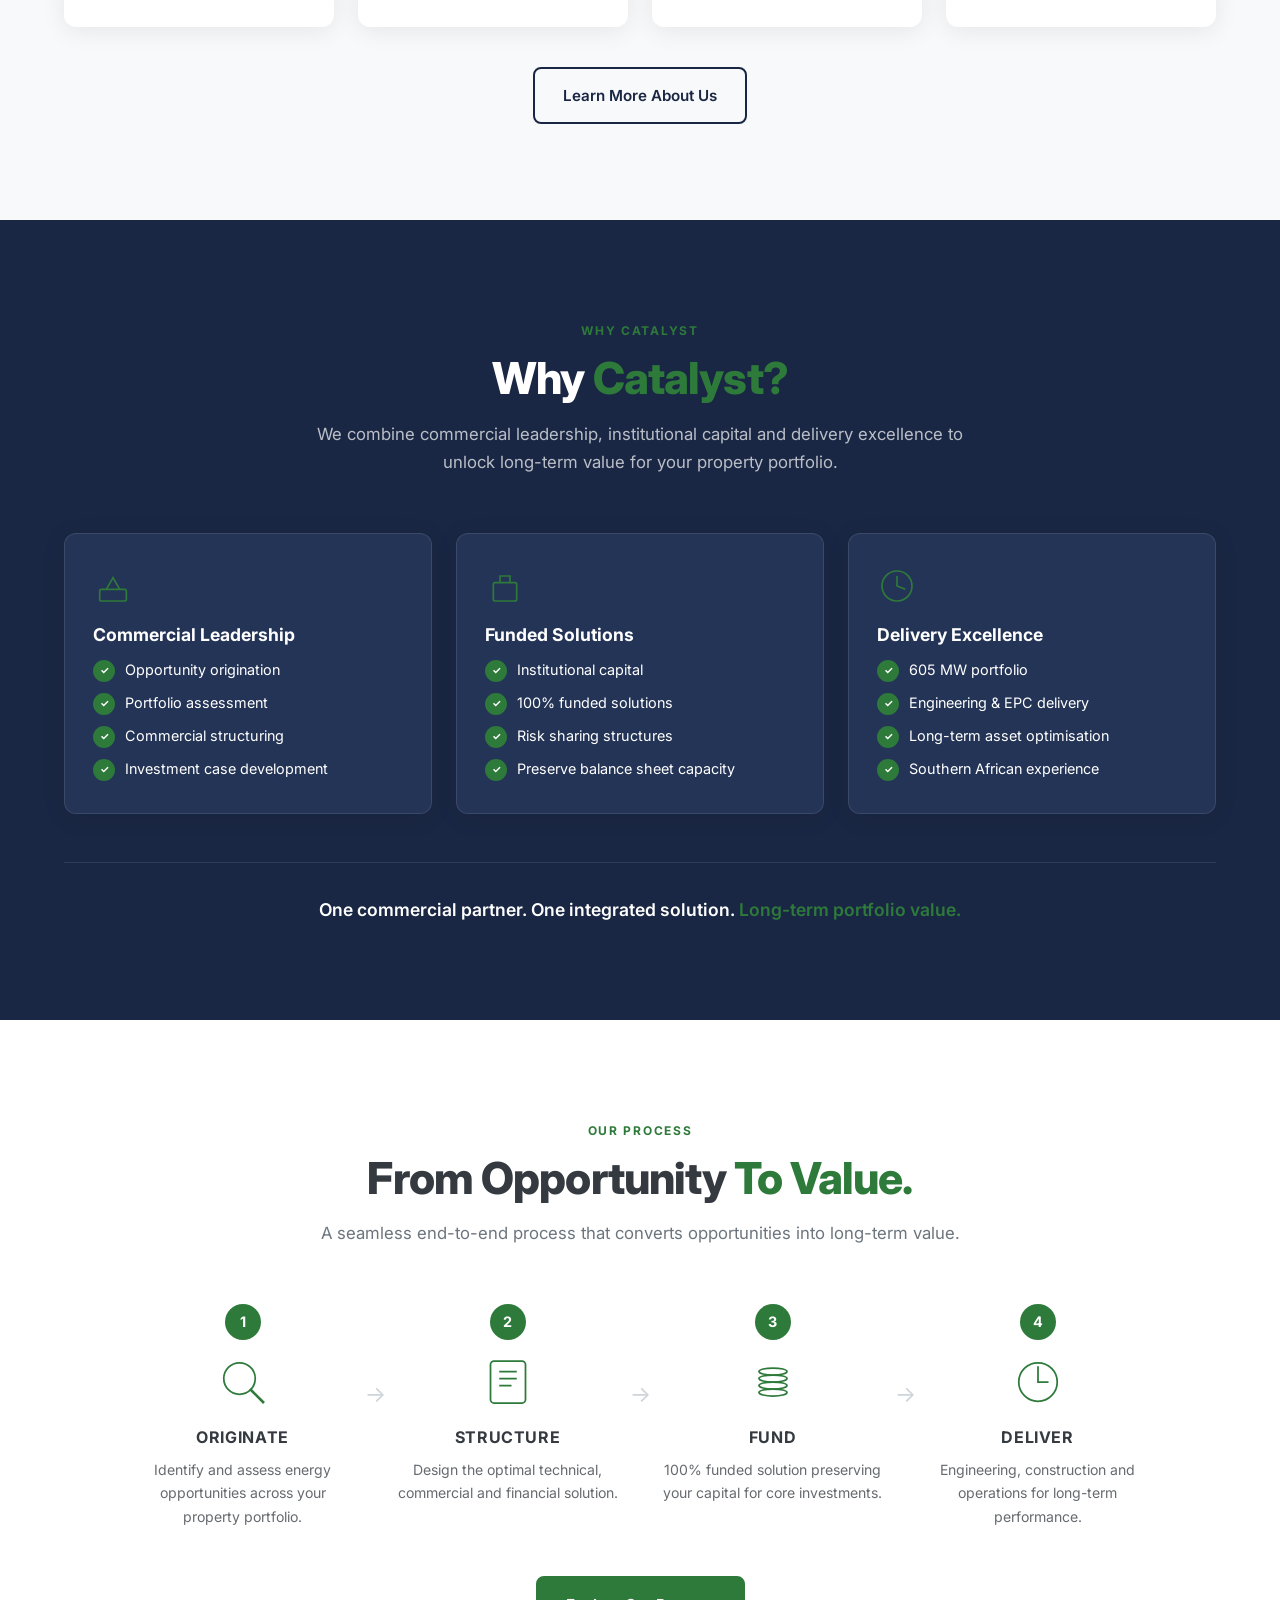
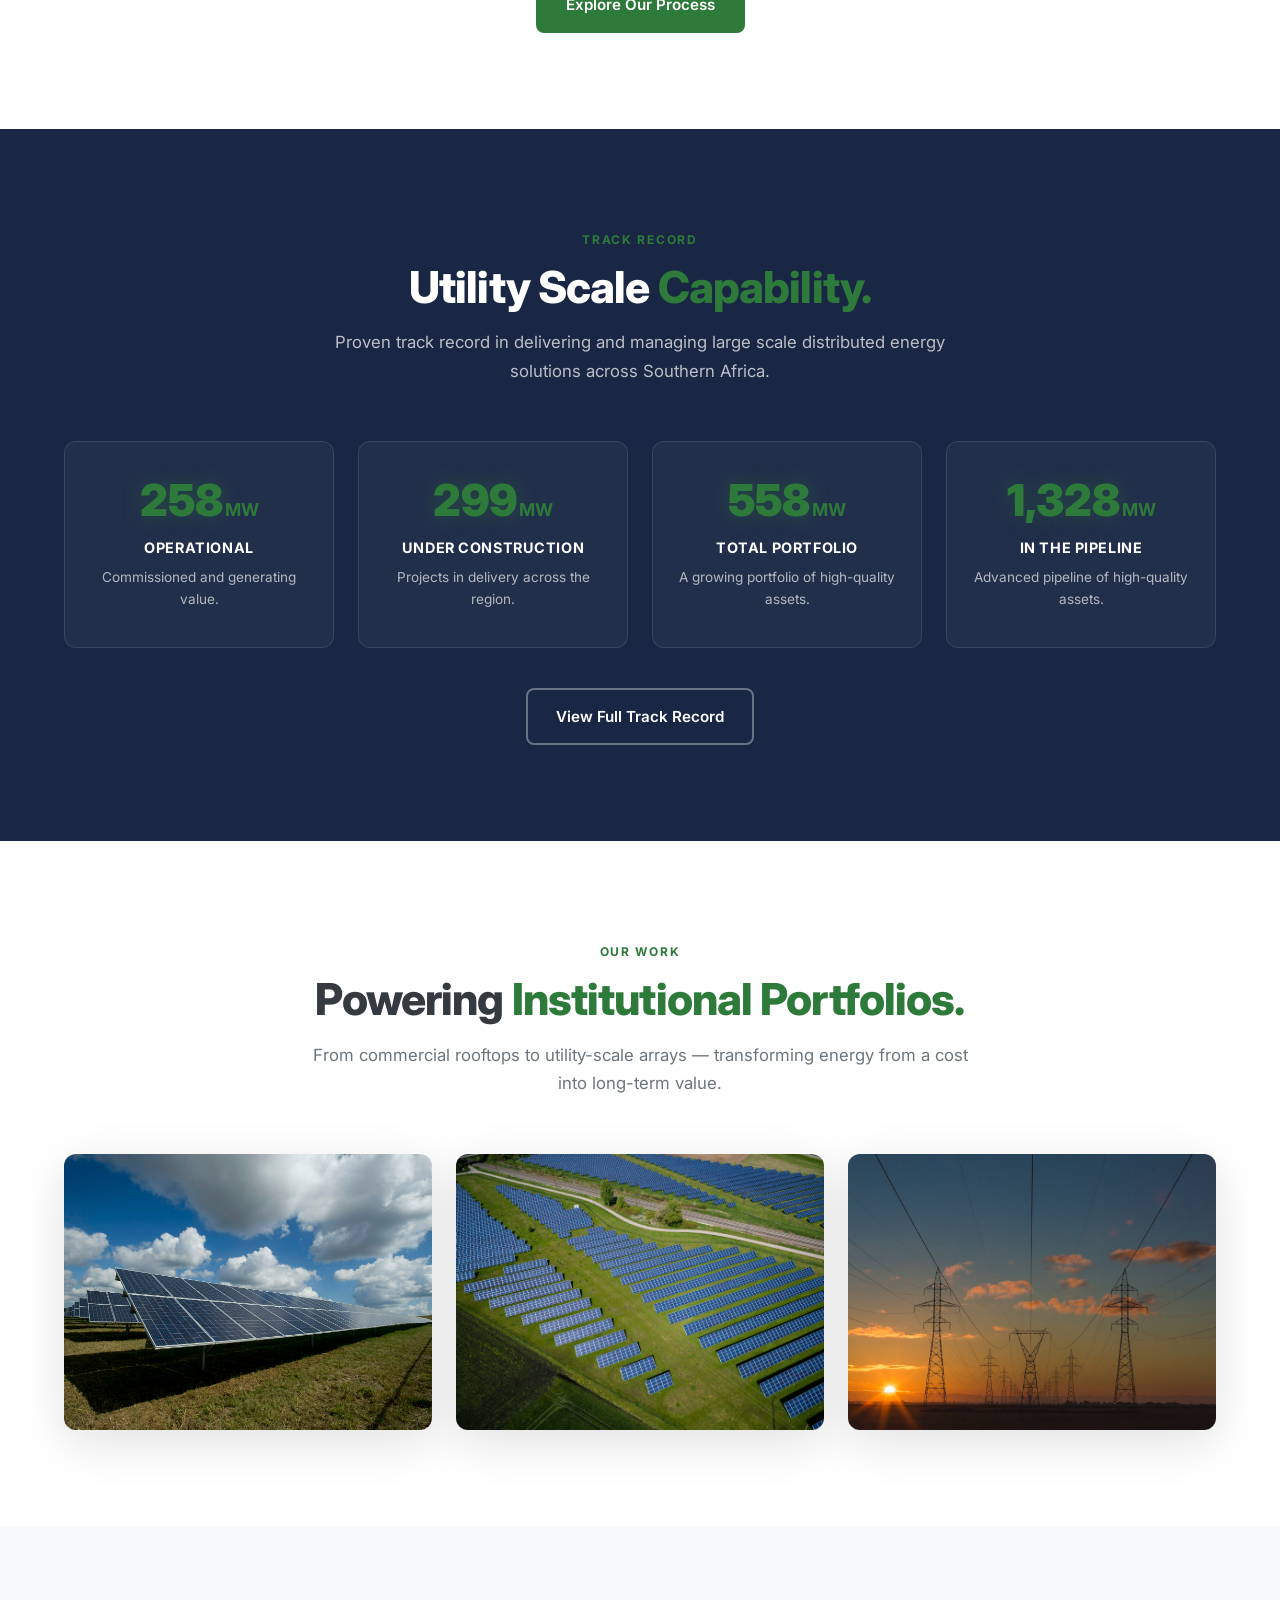
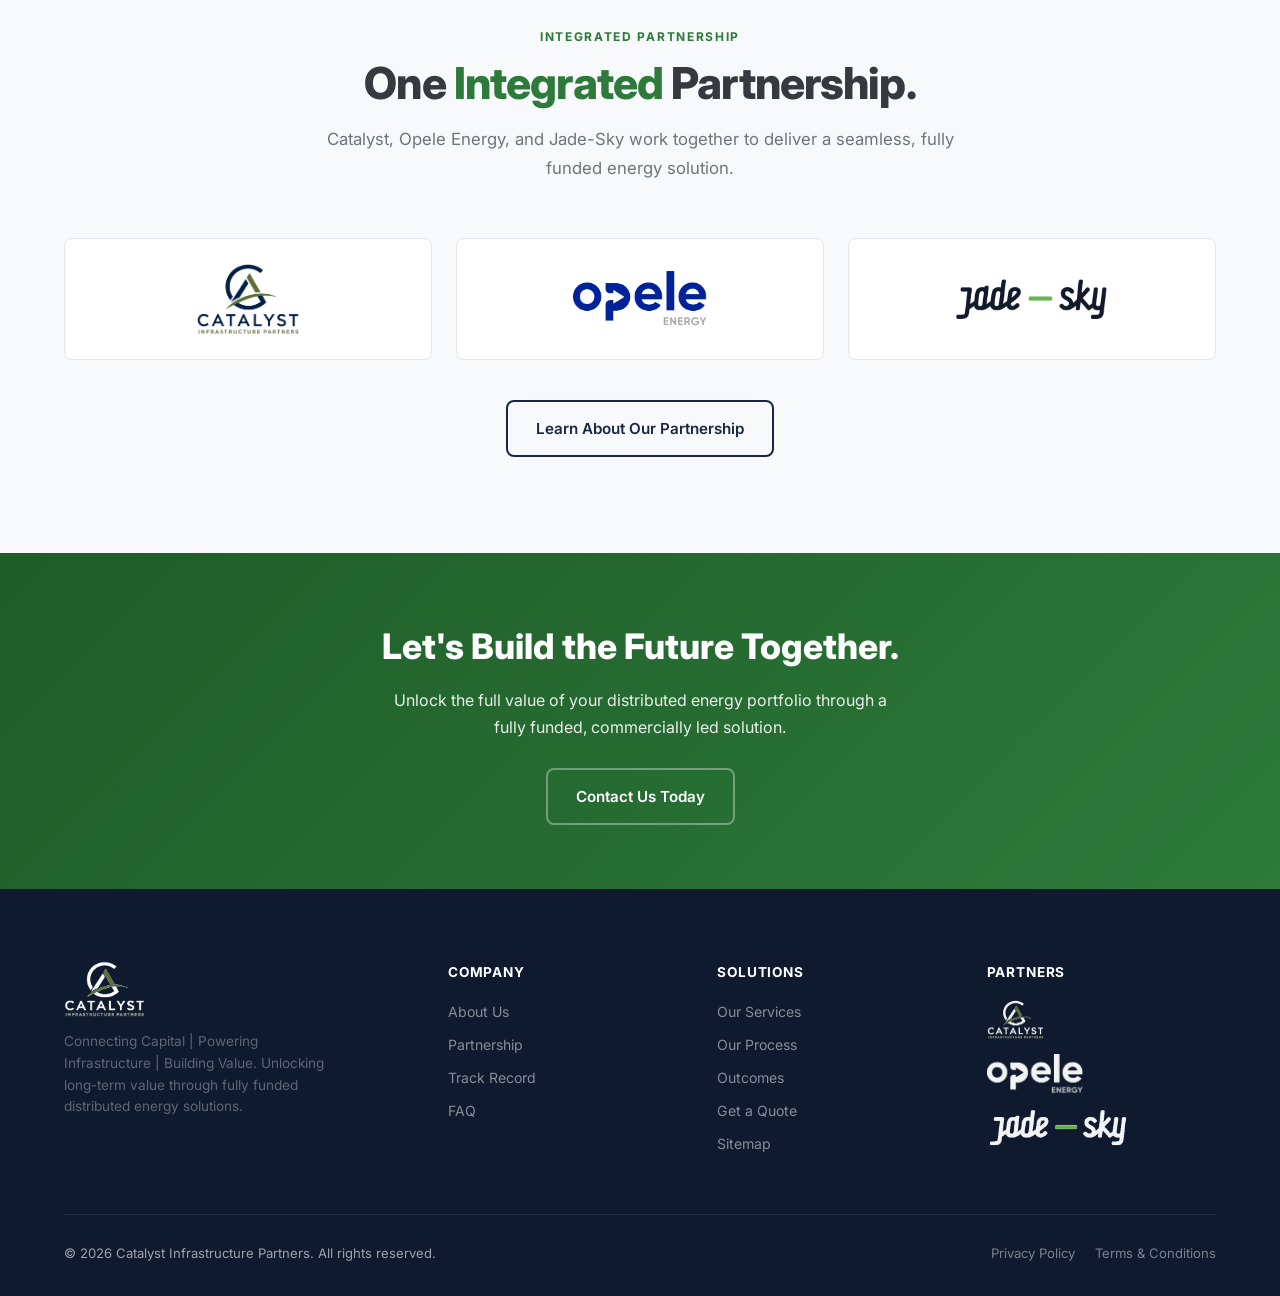
==== commit 81935e36: "Add Google Search Console site verification meta tag Co-authored-by: Cursor <cursoragent@cursor.com>" ====
--- a/index.html
+++ b/index.html
@@ -3,6 +3,7 @@
 <head>
     <meta charset="UTF-8">
     <meta name="viewport" content="width=device-width, initial-scale=1.0">
+    <meta name="google-site-verification" content="xBhZpNKCZ4Vv271emOePOUf2n6ziTVUu__phO5HKdUk" />
     <title>Catalyst Infrastructure Partners | Fully Funded Distributed Energy Solutions South Africa</title>
     <meta name="description" content="Unlock long-term portfolio value with fully funded solar and distributed energy solutions. Catalyst Infrastructure Partners connects capital, powers infrastructure, and builds value across Southern Africa.">
     <meta name="keywords" content="distributed energy, solar energy South Africa, fully funded solar, institutional solar, rooftop PV, Catalyst Infrastructure Partners, renewable energy funding, property portfolio energy">
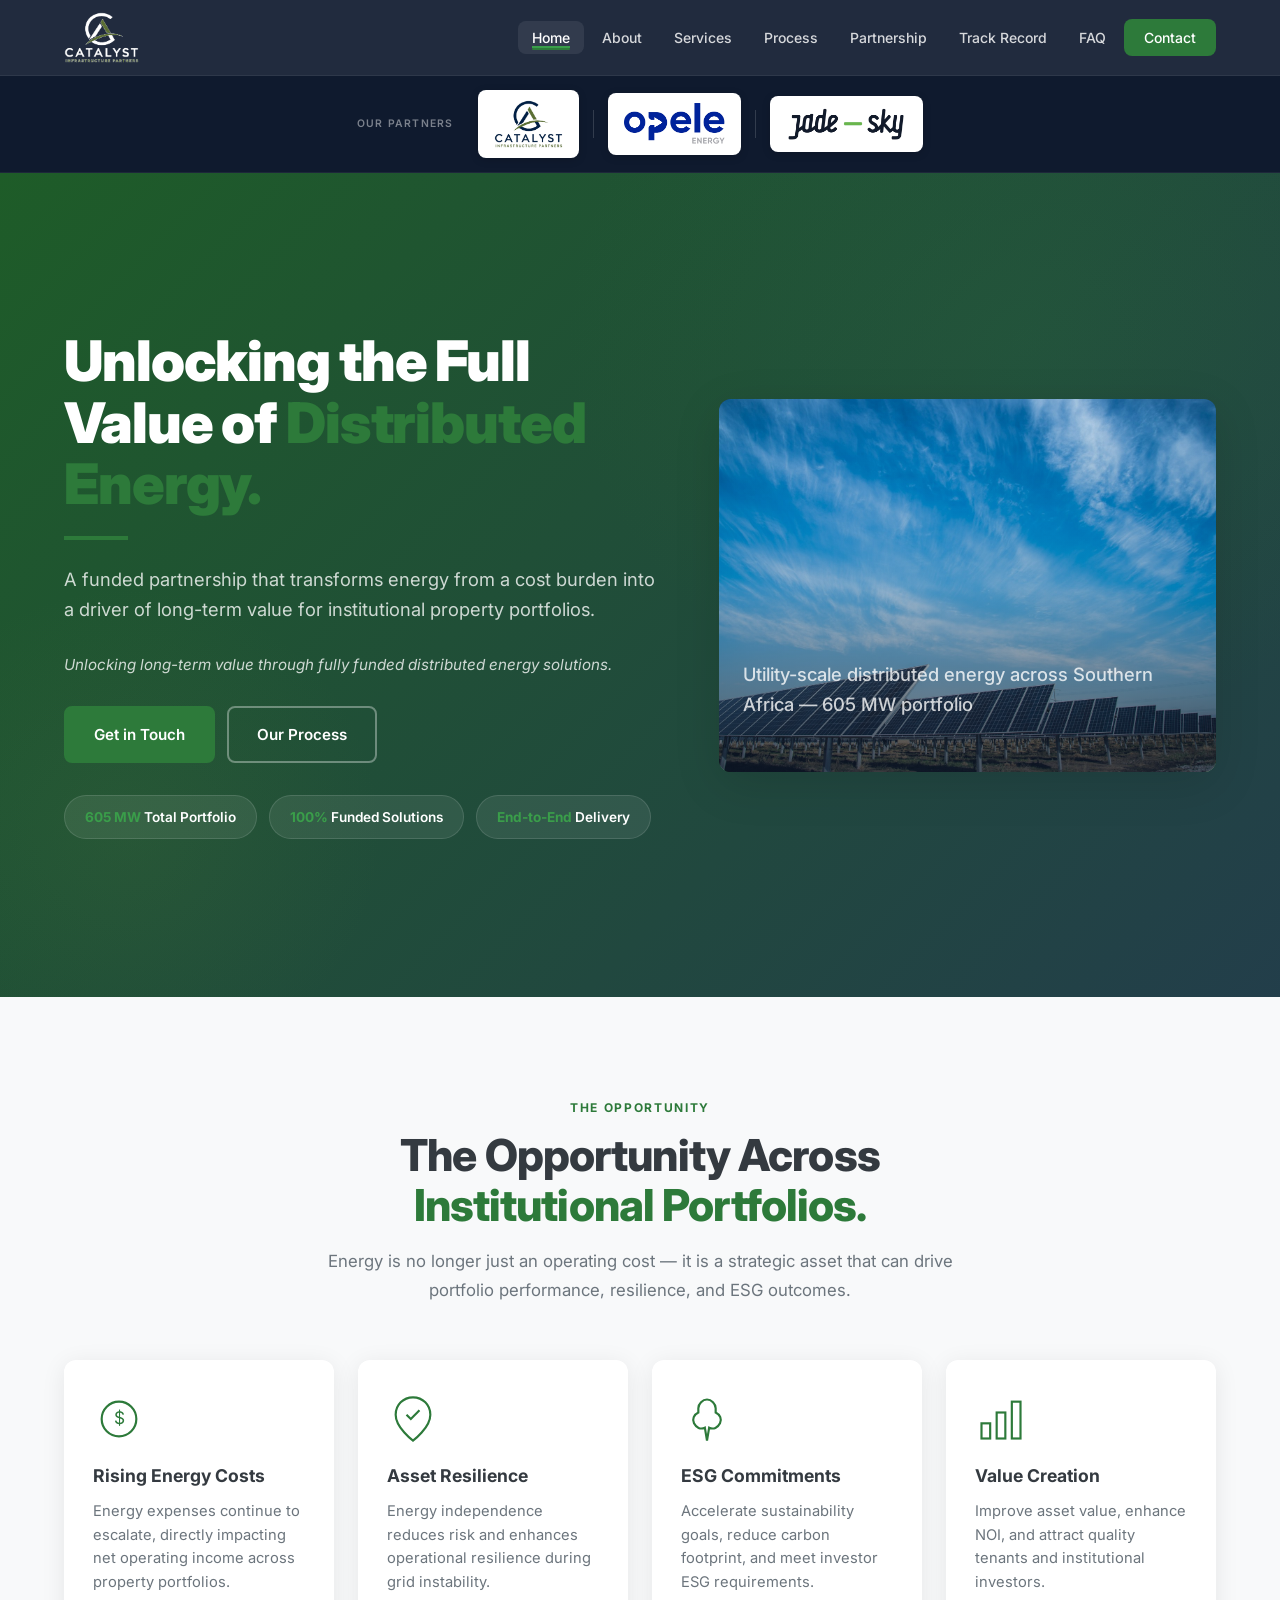
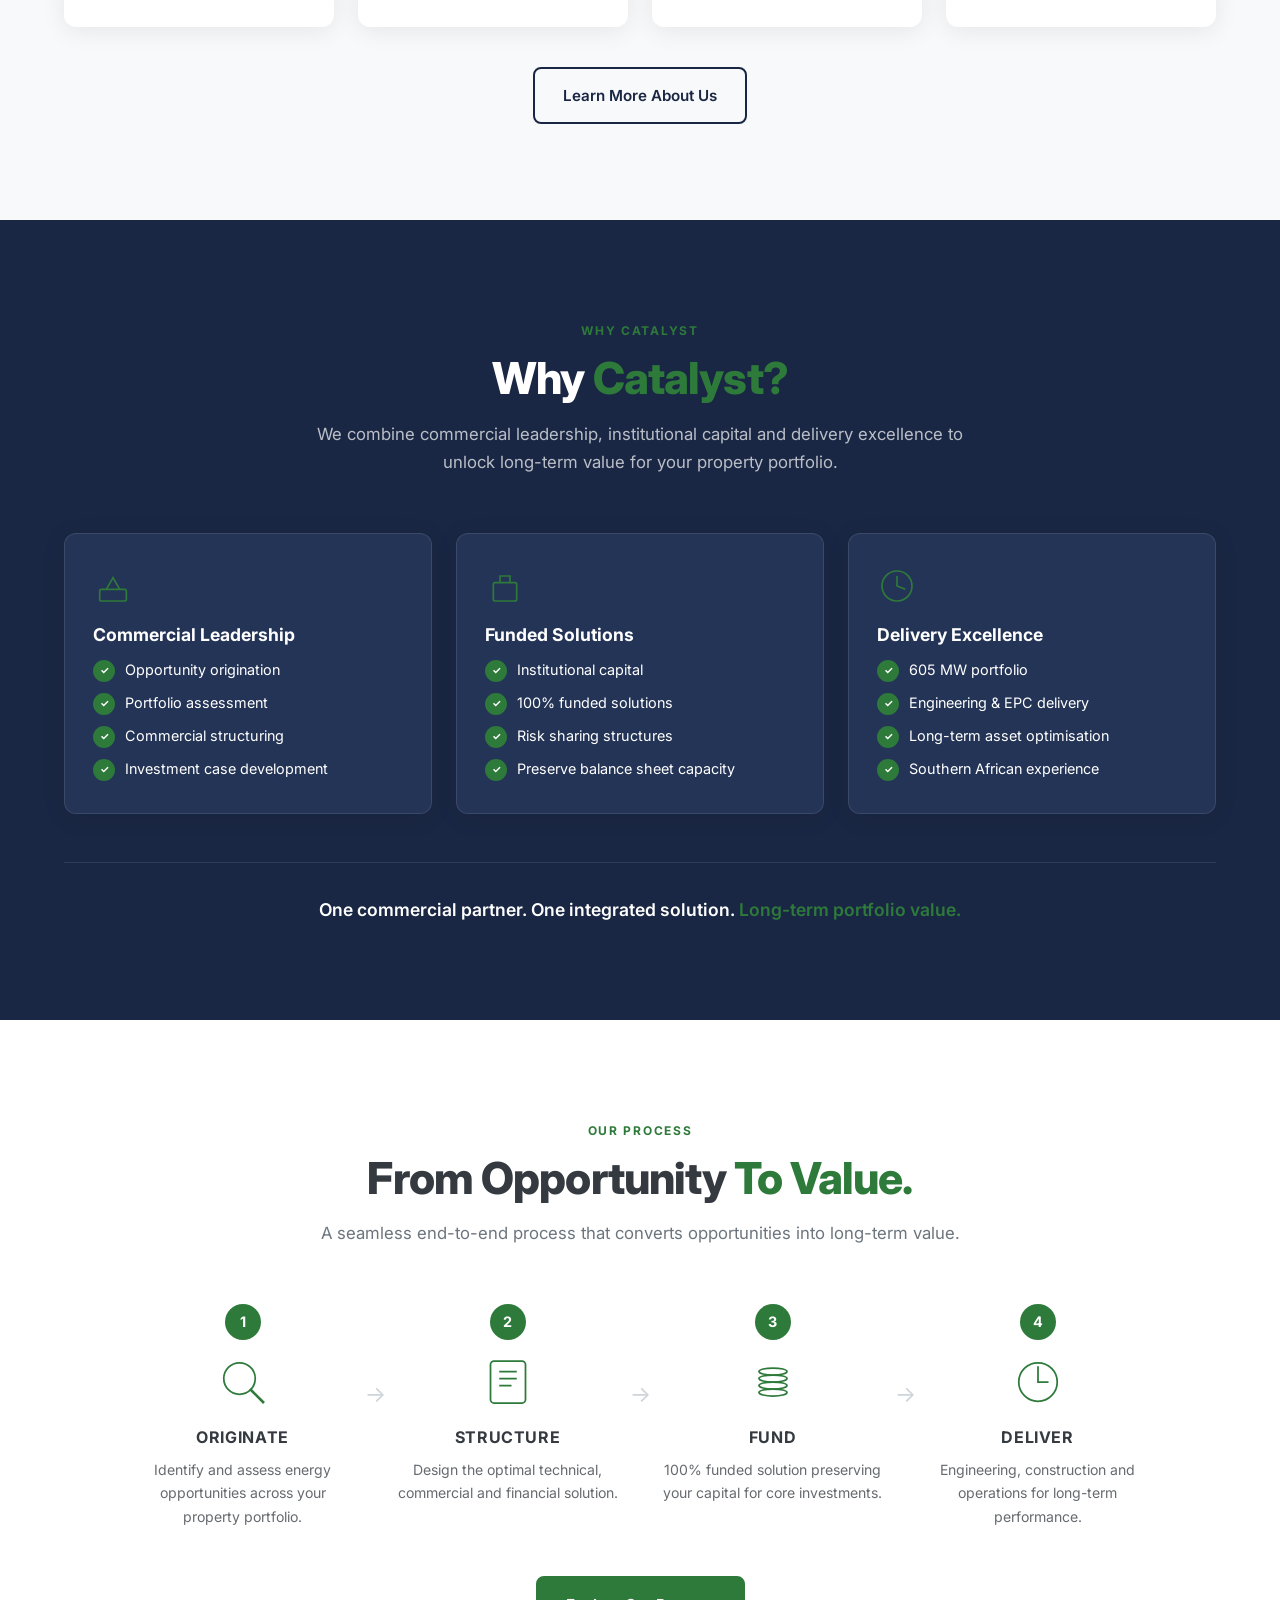
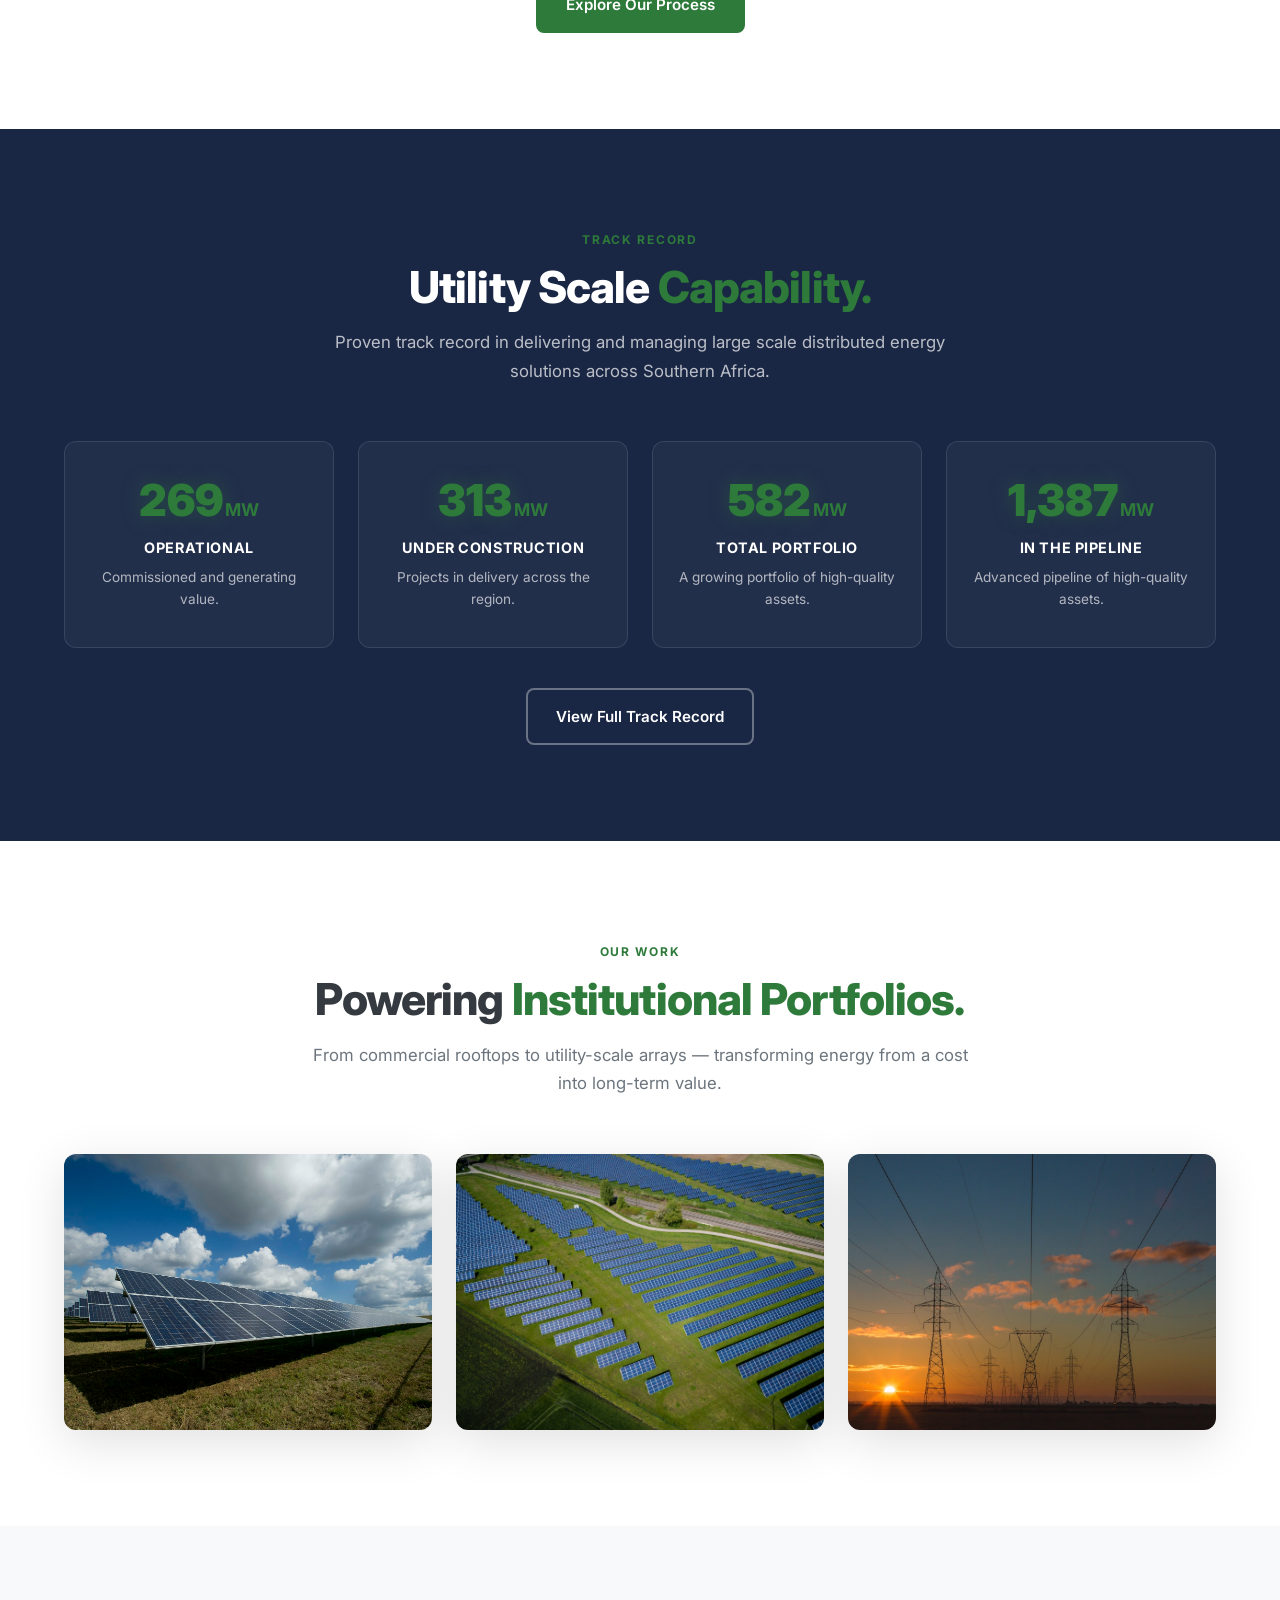
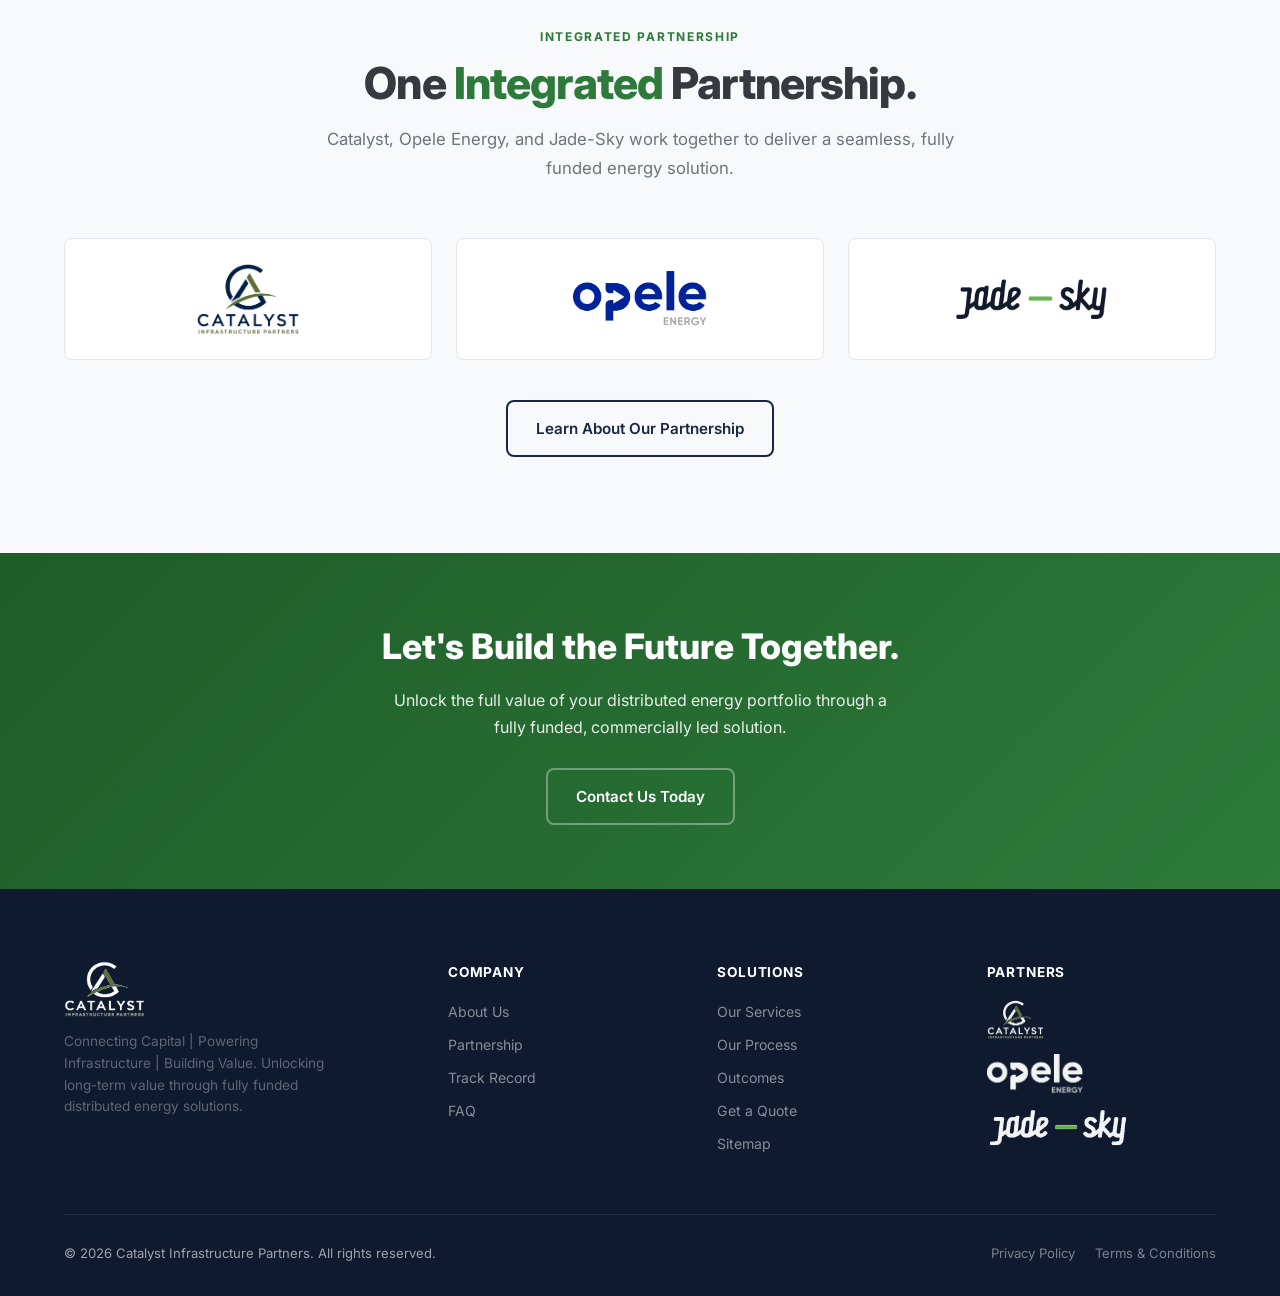
==== commit 4d0c4950: "Update all SEO URLs to catalystinfrastructure.co.za Replace Netlify subdomain in sitemap, robots.txt" ====
--- a/index.html
+++ b/index.html
@@ -12,14 +12,14 @@
     <meta name="theme-color" content="#1a2744">
     <meta name="geo.region" content="ZA">
     <meta name="geo.placename" content="South Africa">
-    <link rel="canonical" href="https://beautiful-hummingbird-f5bb47.netlify.app/">
+    <link rel="canonical" href="https://catalystinfrastructure.co.za/">
 
     <!-- Open Graph -->
     <meta property="og:type" content="website">
-    <meta property="og:url" content="https://beautiful-hummingbird-f5bb47.netlify.app/">
+    <meta property="og:url" content="https://catalystinfrastructure.co.za/">
     <meta property="og:title" content="Catalyst Infrastructure Partners | Distributed Energy Solutions">
     <meta property="og:description" content="Unlock long-term portfolio value with fully funded solar and distributed energy solutions. Catalyst Infrastructure Partners connects capital, powers infrastructure, and builds value across Southern Africa.">
-    <meta property="og:image" content="https://beautiful-hummingbird-f5bb47.netlify.app/assets/images/og-image.jpg">
+    <meta property="og:image" content="https://catalystinfrastructure.co.za/assets/images/og-image.jpg">
     <meta property="og:image:width" content="1600">
     <meta property="og:image:height" content="900">
     <meta property="og:site_name" content="Catalyst Infrastructure Partners">
@@ -29,7 +29,7 @@
     <meta name="twitter:card" content="summary_large_image">
     <meta name="twitter:title" content="Catalyst Infrastructure Partners | Distributed Energy Solutions">
     <meta name="twitter:description" content="Unlock long-term portfolio value with fully funded solar and distributed energy solutions. Catalyst Infrastructure Partners connects capital, powers infrastructure, and builds value across Southern Africa.">
-    <meta name="twitter:image" content="https://beautiful-hummingbird-f5bb47.netlify.app/assets/images/og-image.jpg">
+    <meta name="twitter:image" content="https://catalystinfrastructure.co.za/assets/images/og-image.jpg">
 
     <!-- Favicon & PWA -->
     <link rel="icon" href="assets/favicon.svg" type="image/svg+xml">
@@ -47,8 +47,8 @@
   "@context": "https://schema.org",
   "@type": "Organization",
   "name": "Catalyst Infrastructure Partners",
-  "url": "https://beautiful-hummingbird-f5bb47.netlify.app",
-  "logo": "https://beautiful-hummingbird-f5bb47.netlify.app/assets/logos/catalyst.png",
+  "url": "https://catalystinfrastructure.co.za",
+  "logo": "https://catalystinfrastructure.co.za/assets/logos/catalyst.png",
   "description": "Connecting Capital | Powering Infrastructure | Building Value. Fully funded distributed energy solutions across Southern Africa.",
   "slogan": "Connecting Capital | Powering Infrastructure | Building Value",
   "areaServed": "Southern Africa",
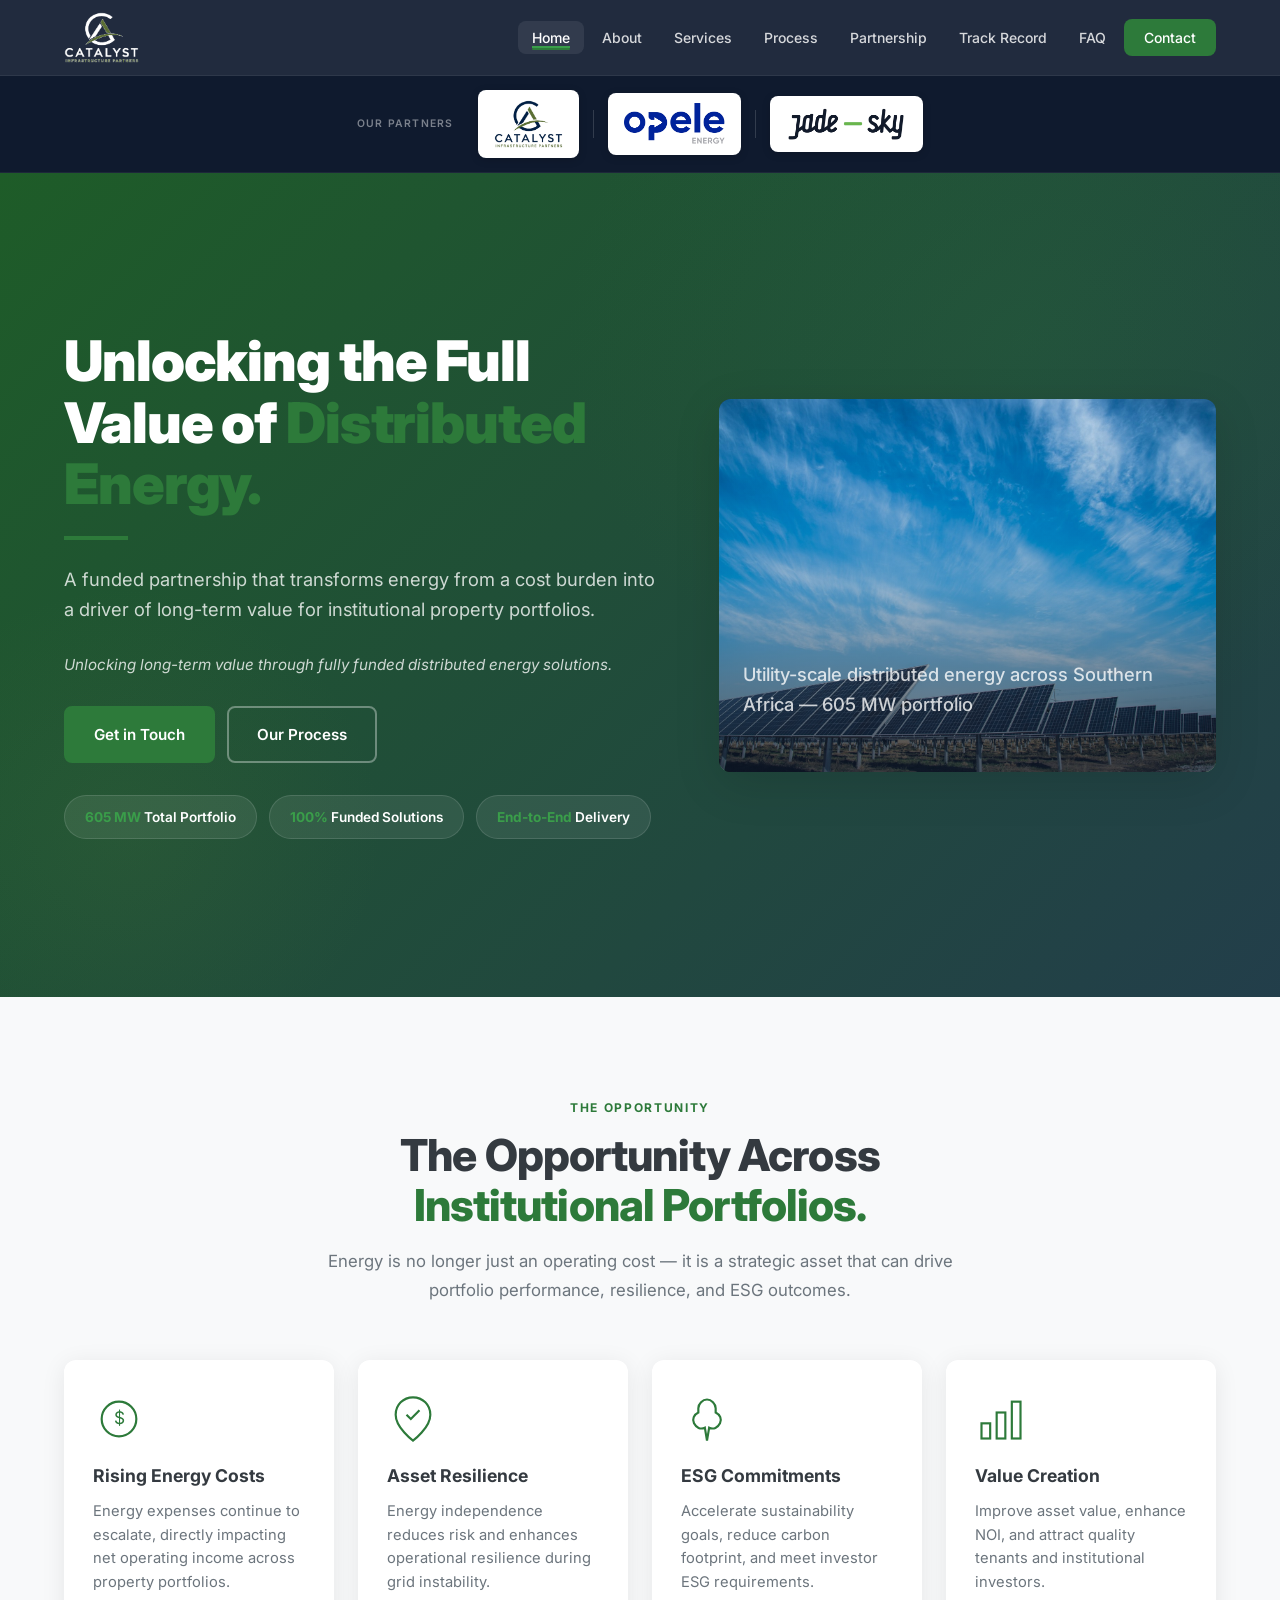
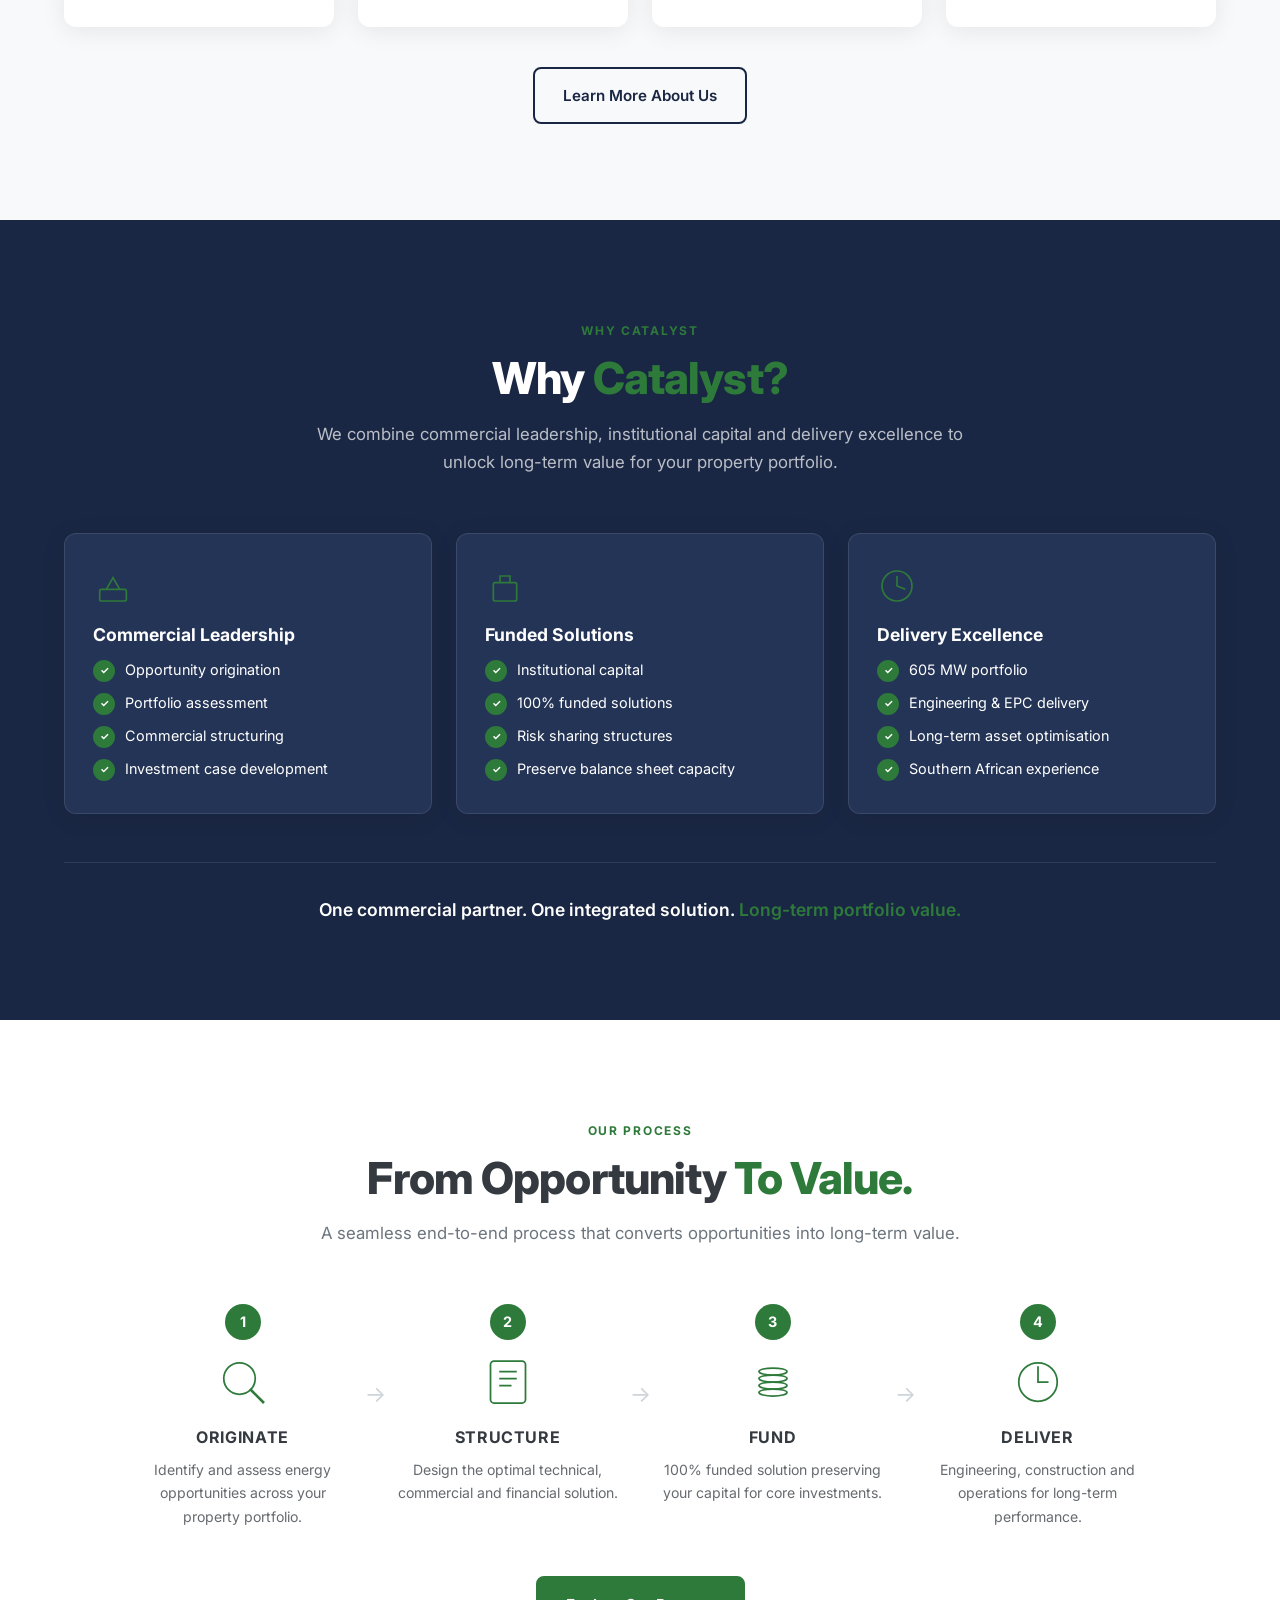
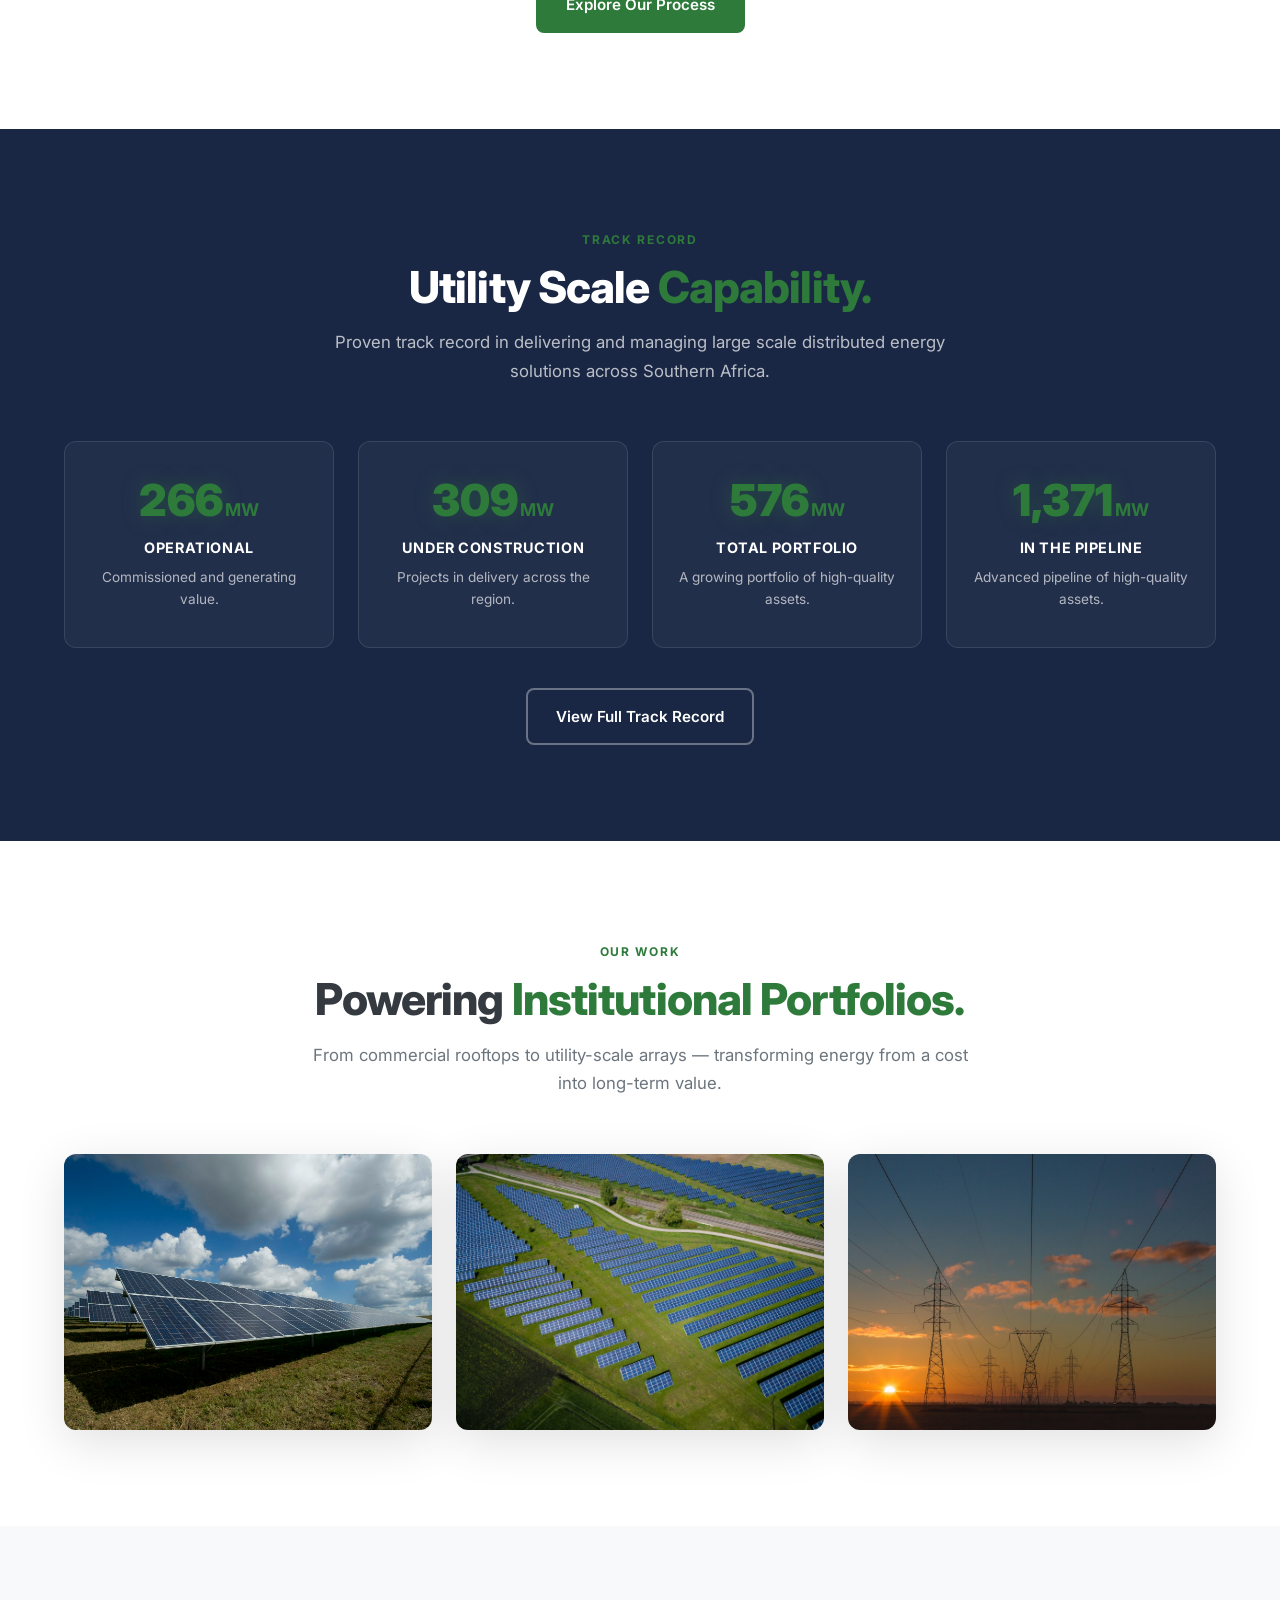
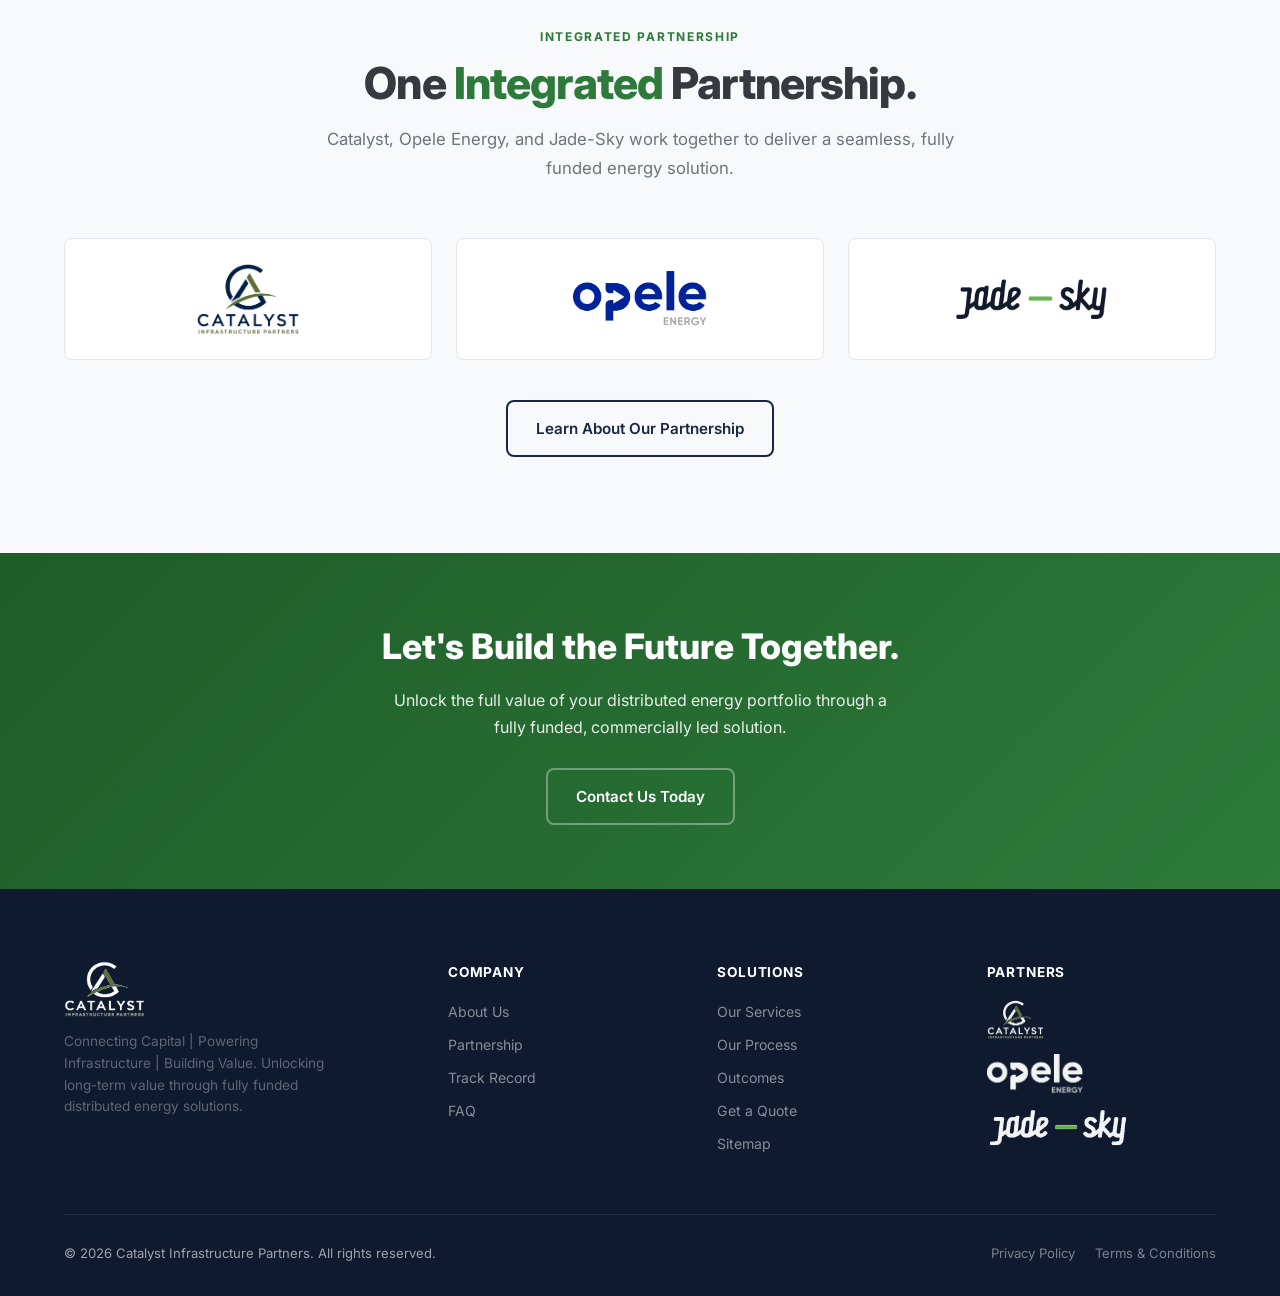
==== commit be711c7a: "Add clean URLs without .html extensions Rewrite /about style paths on Netlify, 301 redirect old .htm" ====
--- a/index.html
+++ b/index.html
@@ -32,15 +32,15 @@
     <meta name="twitter:image" content="https://catalystinfrastructure.co.za/assets/images/og-image.jpg">
 
     <!-- Favicon & PWA -->
-    <link rel="icon" href="assets/favicon.svg" type="image/svg+xml">
-    <link rel="apple-touch-icon" href="assets/favicon.svg">
-    <link rel="manifest" href="site.webmanifest">
+    <link rel="icon" href="/assets/favicon.svg" type="image/svg+xml">
+    <link rel="apple-touch-icon" href="/assets/favicon.svg">
+    <link rel="manifest" href="/site.webmanifest">
 
     <link rel="preconnect" href="https://fonts.googleapis.com">
     <link rel="preconnect" href="https://fonts.gstatic.com" crossorigin>
     <link href="https://fonts.googleapis.com/css2?family=Inter:wght@300;400;500;600;700;800;900&display=swap" rel="stylesheet">
-    <link rel="stylesheet" href="css/styles.css">
-    <link rel="stylesheet" href="css/animations.css">
+    <link rel="stylesheet" href="/css/styles.css">
+    <link rel="stylesheet" href="/css/animations.css">
     
 <script type="application/ld+json">
 {
@@ -86,8 +86,8 @@
                 <p>A funded partnership that transforms energy from a cost burden into a driver of long-term value for institutional property portfolios.</p>
                 <p style="font-size:0.95rem;opacity:0.65;font-style:italic;margin-bottom:28px;">Unlocking long-term value through fully funded distributed energy solutions.</p>
                 <div class="btn-group">
-                    <a href="contact.html" class="btn btn-primary">Get in Touch</a>
-                    <a href="process.html" class="btn btn-outline">Our Process</a>
+                    <a href="/contact" class="btn btn-primary">Get in Touch</a>
+                    <a href="/process" class="btn btn-outline">Our Process</a>
                 </div>
                 <div class="hero-stat-pills reveal">
                     <span class="stat-pill"><strong>605 MW</strong> Total Portfolio</span>
@@ -96,7 +96,7 @@
                 </div>
             </div>
             <div class="hero-visual float-slow">
-                <img src="assets/images/solar-field-sunset.jpg" alt="Large-scale solar panel array generating clean energy at sunset across Southern Africa" width="800" height="600" loading="eager" fetchpriority="high">
+                <img src="/assets/images/solar-field-sunset.jpg" alt="Large-scale solar panel array generating clean energy at sunset across Southern Africa" width="800" height="600" loading="eager" fetchpriority="high">
                 <div class="hero-visual-overlay"></div>
                 <p class="hero-visual-caption">Utility-scale distributed energy across Southern Africa — 605 MW portfolio</p>
             </div>
@@ -134,7 +134,7 @@
                 </div>
             </div>
             <div style="text-align:center;margin-top:40px;" class="reveal">
-                <a href="about.html" class="btn btn-outline-dark">Learn More About Us</a>
+                <a href="/about" class="btn btn-outline-dark">Learn More About Us</a>
             </div>
         </div>
     </section>
@@ -201,7 +201,7 @@
                 <div class="step"><div class="step-number">4</div><div class="step-icon"><svg viewBox="0 0 64 64" fill="none" stroke="currentColor" stroke-width="2"><circle cx="32" cy="32" r="22"/><path d="M32 14 L32 32 L44 32"/></svg></div><h3>Deliver</h3><p>Engineering, construction and operations for long-term performance.</p></div>
             </div>
             <div style="text-align:center;margin-top:48px;" class="reveal">
-                <a href="process.html" class="btn btn-primary">Explore Our Process</a>
+                <a href="/process" class="btn btn-primary">Explore Our Process</a>
             </div>
         </div>
     </section>
@@ -221,7 +221,7 @@
                 <div class="stat"><span class="stat-number" data-target="1440">0</span><span class="stat-unit">MW</span><h3>In the Pipeline</h3><p>Advanced pipeline of high-quality assets.</p></div>
             </div>
             <div style="text-align:center;margin-top:40px;" class="reveal">
-                <a href="track-record.html" class="btn btn-outline">View Full Track Record</a>
+                <a href="/track-record" class="btn btn-outline">View Full Track Record</a>
             </div>
         </div>
     </section>
@@ -236,13 +236,13 @@
             </div>
             <div class="cards-grid three-col stagger-children reveal">
                 <div class="img-card">
-                    <img src="assets/images/solar-rooftop.jpg" alt="Rooftop solar PV installation on a commercial building for institutional property portfolios" width="600" height="450" loading="lazy">
+                    <img src="/assets/images/solar-rooftop.jpg" alt="Rooftop solar PV installation on a commercial building for institutional property portfolios" width="600" height="450" loading="lazy">
                 </div>
                 <div class="img-card">
-                    <img src="assets/images/solar-panels-close.jpg" alt="High-efficiency solar photovoltaic panels used in fully funded distributed energy projects" width="600" height="450" loading="lazy">
+                    <img src="/assets/images/solar-panels-close.jpg" alt="High-efficiency solar photovoltaic panels used in fully funded distributed energy projects" width="600" height="450" loading="lazy">
                 </div>
                 <div class="img-card">
-                    <img src="assets/images/commercial-building.jpg" alt="Modern commercial property ready for distributed energy and solar infrastructure upgrades" width="600" height="450" loading="lazy">
+                    <img src="/assets/images/commercial-building.jpg" alt="Modern commercial property ready for distributed energy and solar infrastructure upgrades" width="600" height="450" loading="lazy">
                 </div>
             </div>
         </div>
@@ -257,12 +257,12 @@
                 <p class="section-subtitle">Catalyst, Opele Energy, and Jade-Sky work together to deliver a seamless, fully funded energy solution.</p>
             </div>
             <div class="cards-grid three-col reveal">
-                <div class="logo-card light"><img src="assets/logos/catalyst-compact.png" alt="Catalyst Infrastructure Partners" class="logo-catalyst"></div>
-                <div class="logo-card light"><img src="assets/logos/opele-energy.png" alt="Opele Energy" class="logo-opele"></div>
-                <div class="logo-card light"><img src="assets/logos/jade-sky.png" alt="Jade-Sky" class="logo-jade"></div>
+                <div class="logo-card light"><img src="/assets/logos/catalyst-compact.png" alt="Catalyst Infrastructure Partners" class="logo-catalyst"></div>
+                <div class="logo-card light"><img src="/assets/logos/opele-energy.png" alt="Opele Energy" class="logo-opele"></div>
+                <div class="logo-card light"><img src="/assets/logos/jade-sky.png" alt="Jade-Sky" class="logo-jade"></div>
             </div>
             <div style="text-align:center;margin-top:40px;" class="reveal">
-                <a href="partnership.html" class="btn btn-outline-dark">Learn About Our Partnership</a>
+                <a href="/partnership" class="btn btn-outline-dark">Learn About Our Partnership</a>
             </div>
         </div>
     </section>
@@ -272,12 +272,12 @@
         <div class="container">
             <h2>Let's Build the Future Together.</h2>
             <p>Unlock the full value of your distributed energy portfolio through a fully funded, commercially led solution.</p>
-            <a href="contact.html" class="btn btn-outline">Contact Us Today</a>
+            <a href="/contact" class="btn btn-outline">Contact Us Today</a>
         </div>
     </section>
 
     <div id="site-footer"></div>
-    <script src="js/components.js"></script>
-    <script src="js/main.js"></script>
+    <script src="/js/components.js"></script>
+    <script src="/js/main.js"></script>
 </body>
 </html>
